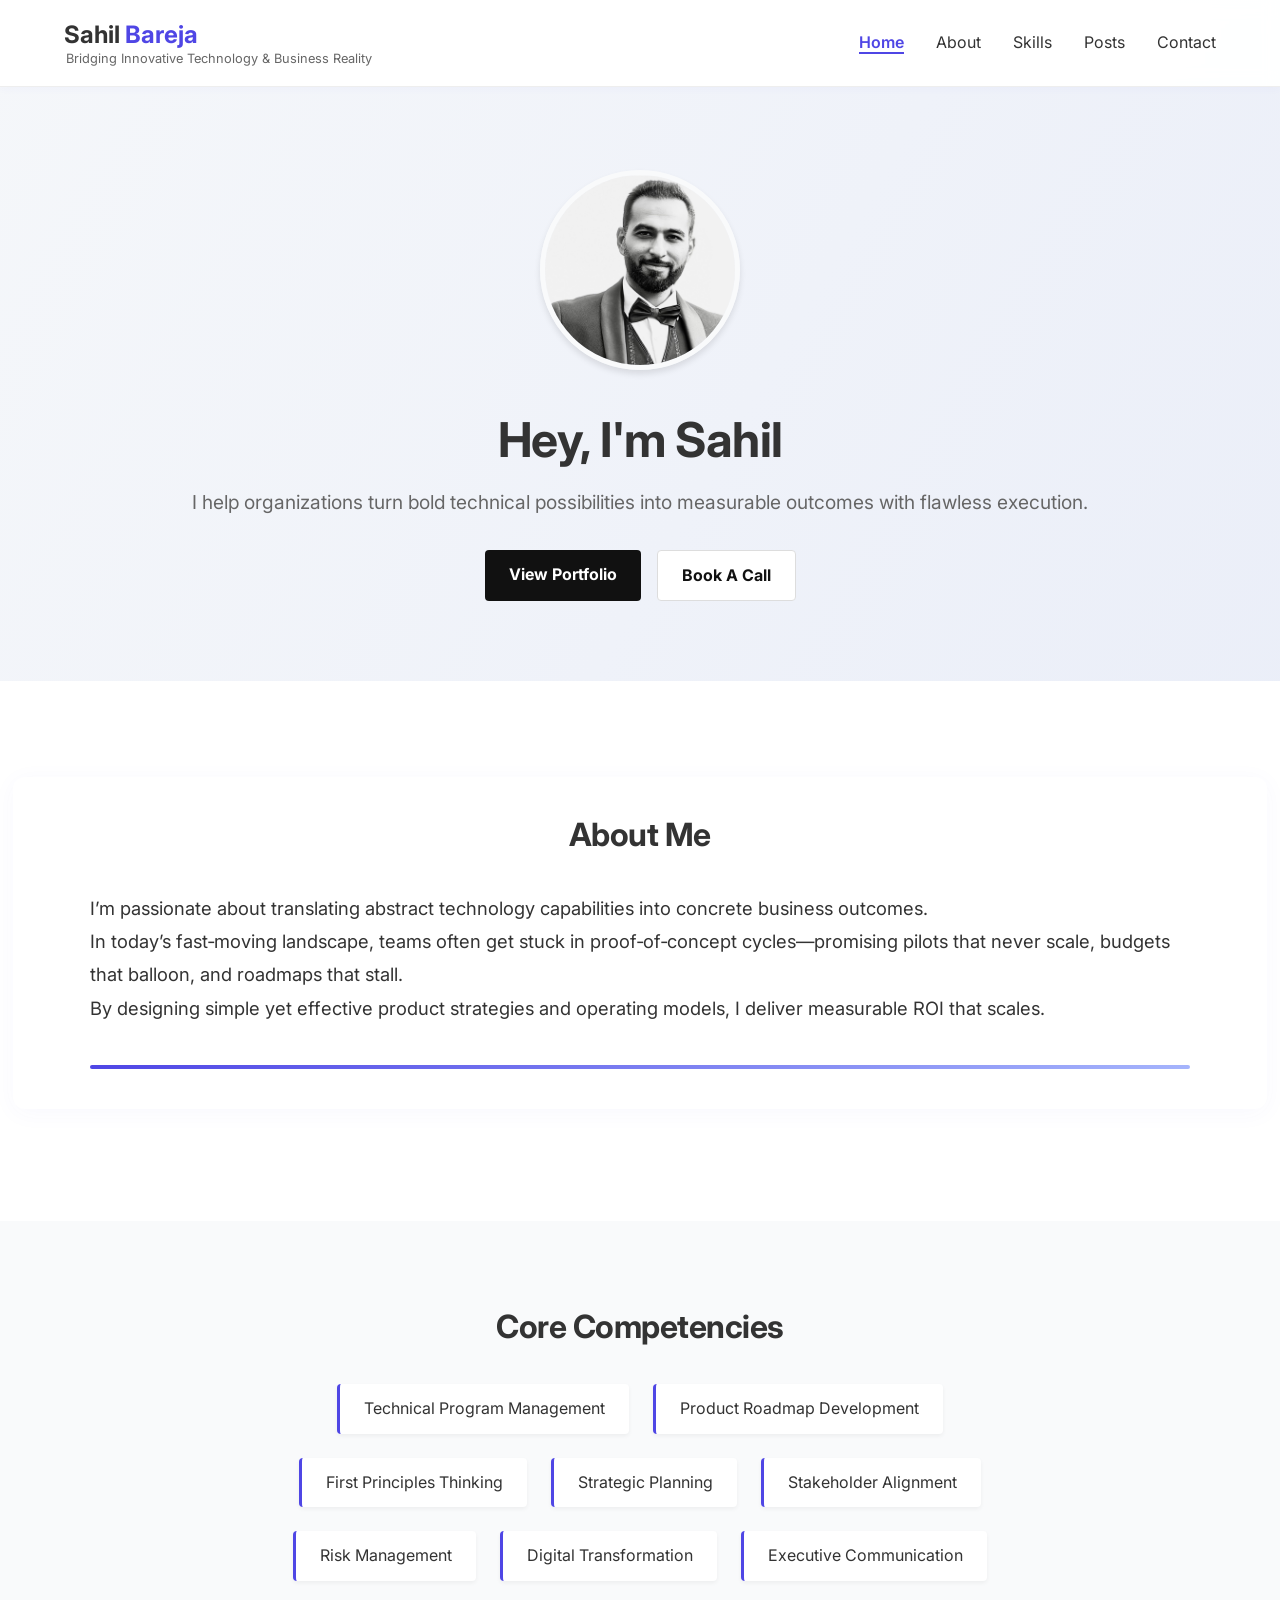
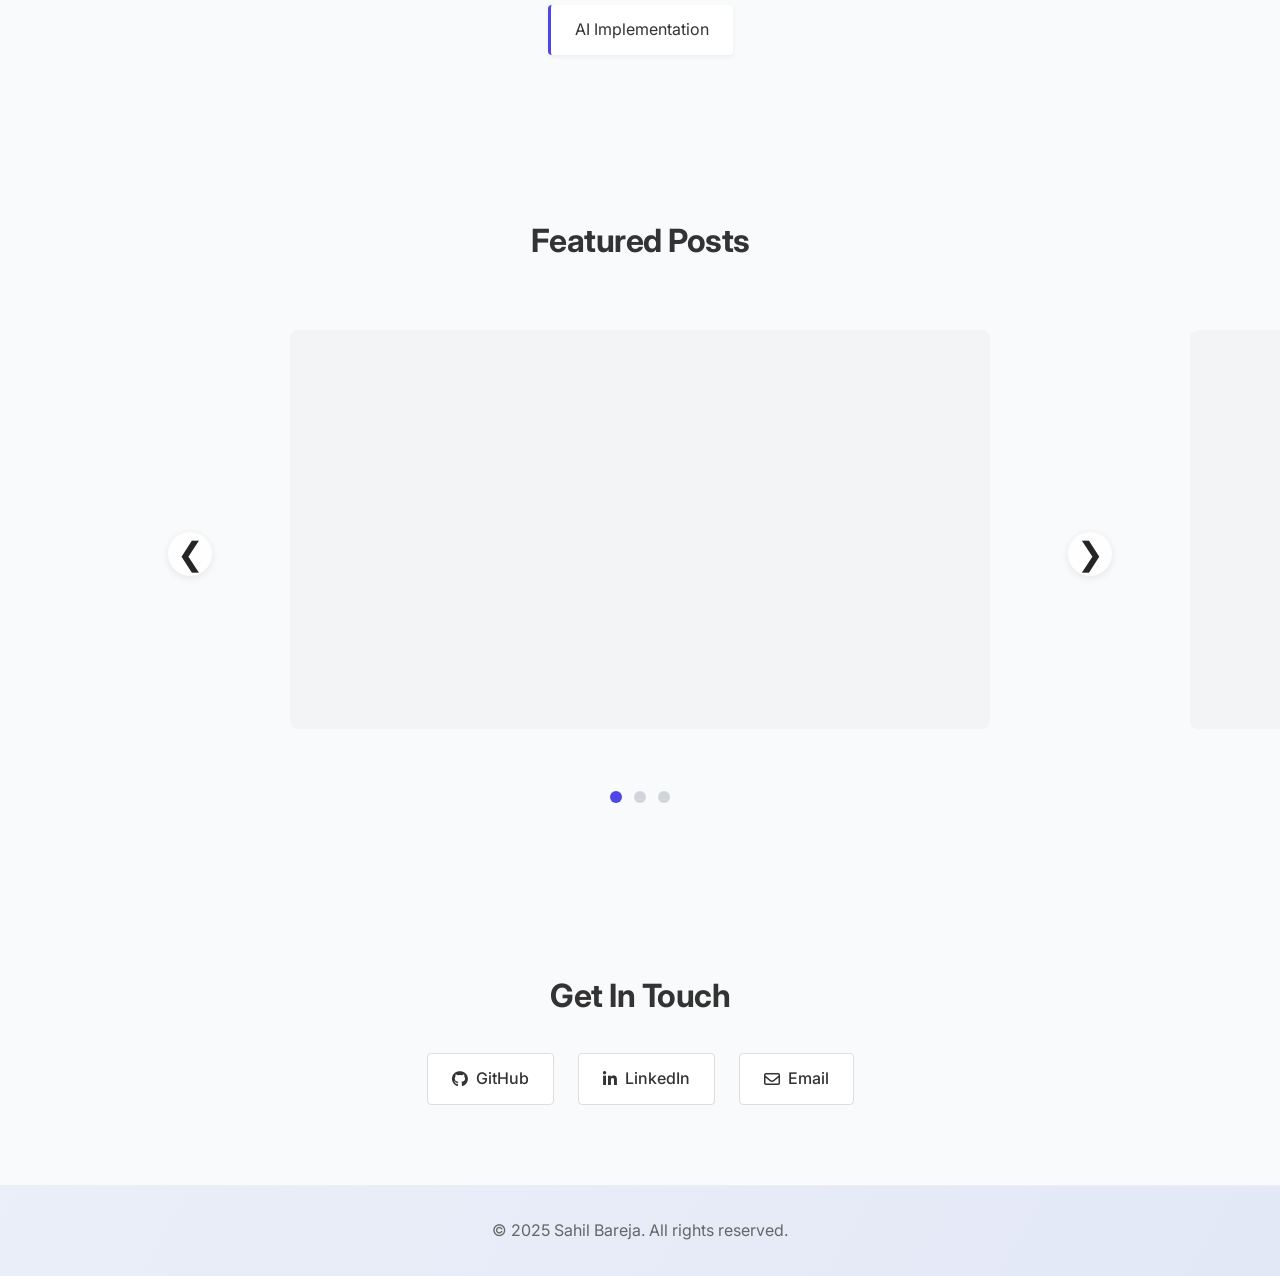
==== index.html @ d5486c11 "Update:Header Styling updates" ====
<!DOCTYPE html>
<html lang="en">
<head>
    <meta charset="UTF-8">
    <meta name="viewport" content="width=device-width, initial-scale=1.0">
    <title> Sahil Bareja </title>
    <link rel="stylesheet" href="style.css">
    <link rel="stylesheet" href="https://cdnjs.cloudflare.com/ajax/libs/font-awesome/6.4.2/css/all.min.css">
    <link href="https://fonts.googleapis.com/css2?family=Inter:wght@400;600;700&display=swap" rel="stylesheet">
</head>
<body>
    <header>
        <div class="logo">
            <a href="#home">Sahil <span>Bareja</span></a>
            <p class="tagline">Bridging Innovative Technology & Business Reality</p>
        </div>
        <nav>
            <ul>
                <li><a href="#home">Home</a></li>
                <li><a href="#about">About</a></li>
                <li><a href="#skills">Skills</a></li>
                <li><a href="#featured-posts">Posts</a></li>
                <li><a href="#contact">Contact</a></li>
            </ul>
        </nav>
    </header>
    <main>
        <section id="home" class="hero">
            <div class="profile-container">
                <img src="images/profile.jpeg" alt="Your Profile Picture" class="profile-img">
            </div>
            <div class="hero-content">
                <h1>Hey, I'm Sahil</h1>
                <p class="subtitle">I help organizations turn bold technical possibilities into measurable outcomes with flawless execution.</p>
                <div class="hero-buttons">
                    <a href="#featured-posts" class="btn btn-dark">View Portfolio</a>
                    <a href="#contact" class="btn btn-light">Book A Call</a>
                </div>
            </div>
        </section>

        <!-- Divider between Hero and About -->
        <!-- <div class="section-divider"></div> -->

        <section id="about" class="about-sticky">
          <div class="about-sticky-container">
            <div class="about-sticky-content">
              <h2>About Me</h2>
              <p class="about-text">
                I’m passionate about translating abstract technology capabilities into concrete business outcomes.<br>
                In today’s fast‑moving landscape, teams often get stuck in proof‑of‑concept cycles—promising pilots that never scale, budgets that balloon, and roadmaps that stall.<br>
                By designing simple yet effective product strategies and operating models, I deliver measurable ROI that scales.
              </p>
              <div class="about-underline-wrapper">
                <div class="about-underline"></div>
              </div>
            </div>
          </div>
        </section>

        <section id="skills" class="skills">
            <h2>Core Competencies</h2>
            <div class="skills-grid">
                <div class="skill-item">Technical Program Management</div>
                <div class="skill-item">Product Roadmap Development</div>
                <div class="skill-item">First Principles Thinking</div>
                <div class="skill-item">Strategic Planning</div>
                <div class="skill-item">Stakeholder Alignment</div>
                <div class="skill-item">Risk Management</div>
                <div class="skill-item">Digital Transformation</div>
                <div class="skill-item">Executive Communication</div>
                <div class="skill-item">AI Implementation</div>
            </div>
        </section>

        <section id="featured-posts" class="featured-posts">
            <h2>Featured Posts</h2>
            <div class="carousel-container">
                <div class="carousel-track">
                    <!-- LinkedIn Post 1 -->
                    <div class="carousel-slide">
                        <iframe src="https://www.linkedin.com/embed/feed/update/urn:li:ugcPost:7307815127834058752?collapsed=1" height="399" width="504" frameborder="0" allowfullscreen="" title="Embedded post 1"></iframe>
                    </div>
                    <!-- LinkedIn Post 2 -->
                    <div class="carousel-slide">
                        <iframe src="https://www.linkedin.com/embed/feed/update/urn:li:ugcPost:7315206988731154432?collapsed=1" height="399" width="504" frameborder="0" allowfullscreen="" title="Embedded post 2"></iframe>
                    </div>
                    <!-- LinkedIn Post 3 -->
                    <div class="carousel-slide">
                        <iframe src="https://www.linkedin.com/embed/feed/update/urn:li:ugcPost:7261952879635107840?collapsed=1" height="399" width="504" frameborder="0" allowfullscreen="" title="Embedded post 3"></iframe>
                    </div>
                </div>
                <button class="carousel-btn prev" aria-label="Previous Post">&#10094;</button>
                <button class="carousel-btn next" aria-label="Next Post">&#10095;</button>
                <div class="carousel-dots"></div>
            </div>
        </section>

        <section id="contact" class="contact">
            <h2>Get In Touch</h2>
            <div class="contact-links">
                <a href="https://github.com/aimindset-sahilb07" class="contact-button">
                    <i class="fab fa-github"></i> GitHub
                </a>
                <a href="https://www.linkedin.com/in/sahil-bareja/" class="contact-button">
                    <i class="fab fa-linkedin-in"></i> LinkedIn
                </a>
                <a href="mailto:sahil.n.bareja@gmail.com" class="contact-button">
                    <i class="far fa-envelope"></i> Email
                </a>
            </div>
        </section>
    </main>
    <script>
    // Simple scroll fade-in animation for sections
    function revealSections() {
      const sections = document.querySelectorAll('section');
      const trigger = window.innerHeight * 0.85;
      sections.forEach(section => {
        const top = section.getBoundingClientRect().top;
        if (top < trigger) {
          section.classList.add('visible');
        }
      });
    }

    // Underline scroll animation for About Me
    function animateAboutUnderline() {
      const aboutSection = document.querySelector('.about-sticky');
      const underline = document.querySelector('.about-underline');
      if (!aboutSection || !underline) return;
      const rect = aboutSection.getBoundingClientRect();
      const windowHeight = window.innerHeight;
      if (rect.height > windowHeight && rect.top < windowHeight && rect.bottom > 0) {
        const totalScroll = rect.height - windowHeight;
        const scrolled = Math.min(Math.max(windowHeight - rect.top, 0), rect.height);
        const progress = Math.max(Math.min(scrolled / (totalScroll || 1), 1), 0);
        underline.style.transform = `scaleX(${progress})`;
      } else if (rect.height <= windowHeight && rect.top < windowHeight && rect.bottom > 0) {
        underline.style.transform = 'scaleX(1)';
      } else {
        underline.style.transform = 'scaleX(0)';
      }
    }

    // Modern scrollspy for nav highlight
    document.addEventListener('DOMContentLoaded', function() {
      const navLinks = document.querySelectorAll('nav ul li a[href^="#"]');
      const sections = Array.from(document.querySelectorAll('section'));
      function onScrollSpy() {
        let scrollPos = window.scrollY + 110; // offset for fixed header
        let currentSectionId = '';
        for (const section of sections) {
          if (section.offsetTop <= scrollPos && (section.offsetTop + section.offsetHeight) > scrollPos) {
            currentSectionId = section.id;
            break;
          }
        }
        // Special case: top of page = Home
        if (window.scrollY < 100) {
          currentSectionId = 'home';
        }
        // Special case: bottom of page = Contact
        if ((window.innerHeight + window.scrollY) >= document.body.offsetHeight - 2) {
          currentSectionId = 'contact';
        }
        navLinks.forEach(link => {
          if (link.getAttribute('href') === '#' + currentSectionId) {
            link.classList.add('active');
          } else {
            link.classList.remove('active');
          }
        });
      }
      window.addEventListener('scroll', onScrollSpy);
      window.addEventListener('load', onScrollSpy);
      onScrollSpy();
    });

    // Carousel functionality
    document.addEventListener('DOMContentLoaded', function() {
      const track = document.querySelector('.carousel-track');
      const slides = Array.from(document.querySelectorAll('.carousel-slide'));
      const prevBtn = document.querySelector('.carousel-btn.prev');
      const nextBtn = document.querySelector('.carousel-btn.next');
      const dotsContainer = document.querySelector('.carousel-dots');
      let currentIndex = 0;
      function updateCarousel() {
        track.style.transform = `translateX(-${currentIndex * 100}%)`;
        Array.from(dotsContainer.children).forEach((dot, idx) => {
          dot.classList.toggle('active', idx === currentIndex);
        });
      }
      // Create dots
      slides.forEach((_, idx) => {
        const dot = document.createElement('span');
        dot.className = 'carousel-dot' + (idx === 0 ? ' active' : '');
        dot.addEventListener('click', () => { currentIndex = idx; updateCarousel(); });
        dotsContainer.appendChild(dot);
      });
      prevBtn.addEventListener('click', () => {
        currentIndex = (currentIndex - 1 + slides.length) % slides.length;
        updateCarousel();
      });
      nextBtn.addEventListener('click', () => {
        currentIndex = (currentIndex + 1) % slides.length;
        updateCarousel();
      });
      updateCarousel();
    });

    window.addEventListener('scroll', function() {
      revealSections();
      animateAboutUnderline();
    });
    window.addEventListener('load', function() {
      revealSections();
      animateAboutUnderline();
    });
    </script>
    <footer>
        <p>&copy; 2025 Sahil Bareja. All rights reserved.</p>
    </footer>
</body>
</html>
---- style.css ----
@import url('https://fonts.googleapis.com/css2?family=Inter:wght@400;600;700&display=swap');

.logo a {
    font-size: 1.5rem;
    font-weight: bold;
    text-decoration: none;
}/* Base Styles */
* {
    margin: 0;
    padding: 0;
    box-sizing: border-box;
}

body {
    font-family: 'Inter', Arial, sans-serif;
    line-height: 1.6;
    color: #333;
    background: linear-gradient(120deg, #f5f7fa 0%, #e3e8f7 100%);
    min-height: 100vh;
}

a {
    text-decoration: none;
    color: inherit;
}

ul {
    list-style: none;
}

img {
    max-width: 100%;
}

h1, h2, h3, h4, h5 {
    font-family: 'Inter', Arial, sans-serif;
    font-weight: 700;
    letter-spacing: -0.5px;
}

h2 {
    font-size: 2rem;
    margin-bottom: 2rem;
    text-align: center;
}

/* Header */
header {
    display: flex;
    justify-content: space-between;
    align-items: center;
    padding: 1rem 5%;
    border-bottom: 1px solid #eee;
    position: fixed;
    top: 0;
    left: 0;
    width: 100vw;
    background: rgba(255, 255, 255, 0.95);
    backdrop-filter: blur(8px);
    z-index: 1000;
    transition: background 0.4s cubic-bezier(0.4,0,0.2,1), box-shadow 0.4s cubic-bezier(0.4,0,0.2,1);
    box-shadow: 0 2px 8px rgba(79, 70, 229, 0.03);
}

.logo {
    font-size: 1.5rem;
    font-weight: bold;
    display: flex;
    flex-direction: column;
    align-items: flex-start;
}

.logo .tagline {
    font-size: 0.8rem;
    font-weight: normal;
    color: #666;
    margin-top: -5px;
    margin-left: 2px;
}

.logo span {
    color: #4f46e5;
}

nav ul {
    display: flex;
}

nav ul li {
    margin-left: 2rem;
}

nav ul li a {
    transition: color 0.3s;
}

nav ul li a:hover {
    color: #6d28d9;
}

nav ul li a.active {
    color: #4f46e5;
    font-weight: 600;
    border-bottom: 2.5px solid #4f46e5;
    border-radius: 0;
    background: none;
    transition: all 0.2s;
}

/* Add spacing for fixed header */
main, .main-content {
    margin-top: 90px;
}

/* Hero Section */
.hero {
    display: flex;
    flex-direction: column;
    align-items: center;
    justify-content: center;
    padding: 5rem 1rem;
    text-align: center;
}

.profile-container {
    width: 200px;
    height: 200px;
    border-radius: 50%;
    overflow: hidden;
    margin-bottom: 2rem;
    border: 5px solid #f9fafb;
    box-shadow: 0 4px 6px rgba(0, 0, 0, 0.1);
}

.profile-img {
    width: 100%;
    height: 100%;
    object-fit: cover;
}

.hero h1 {
    font-size: 3rem;
    margin-bottom: 0.5rem;
}

.subtitle {
    font-size: 1.2rem;
    color: #666;
    margin-bottom: 2rem;
}

.hero-buttons {
    display: flex;
    gap: 1rem;
    justify-content: center;
}

.btn, .btn-dark, .btn-light {
    display: inline-block;
    padding: 0.75rem 1.5rem;
    border-radius: 4px;
    font-weight: bold;
    transition: background 0.3s cubic-bezier(0.4,0,0.2,1), color 0.3s, box-shadow 0.3s, transform 0.3s cubic-bezier(0.22, 1, 0.36, 1);
}

.btn-dark {
    background-color: #111;
    color: white;
}

.btn-light {
    background-color: white;
    color: #111;
    border: 1px solid #ddd;
}

.btn:hover, .btn-dark:hover, .btn-light:hover {
    transform: translateY(-2px) scale(1.04);
    box-shadow: 0 4px 16px rgba(79, 70, 229, 0.10);
}

.section-divider {
    width: 30%;
    min-width: 120px;
    max-width: 300px;
    height: 6px;
    background: linear-gradient(to right, #e0e7ff 0%, #4f46e5 50%, #e0e7ff 100%);
    border-radius: 3px;
    margin: 2.5rem auto 2.5rem auto;
    opacity: 0.6;
}

.about-sticky {
    position: relative;
    background: #fff;
    z-index: 2;
    padding: 6rem 0 6rem 0;
    display: flex;
    flex-direction: column;
    align-items: stretch;
    min-height: 60vh;
}

.about-sticky-container {
    width: 100%;
    max-width: none;
    margin: 0;
    position: relative;
}

.about-sticky-content {
    position: sticky;
    top: 100px;
    background: #fff;
    padding: 2rem 2vw 2.5rem 2vw;
    border-radius: 12px;
    box-shadow: 0 4px 24px rgba(79,70,229,0.04);
    z-index: 3;
    width: 100%;
    max-width: 98vw;
    margin: 0 auto;
}

.about-text {
    text-align: left;
    font-size: 1.15rem;
    line-height: 1.8;
    margin-bottom: 2.5rem;
    position: relative;
    max-width: 1100px;
    margin-left: auto;
    margin-right: auto;
}

.about-underline-wrapper {
    width: 100%;
    max-width: 1100px;
    margin-left: auto;
    margin-right: auto;
    height: 4px;
    background: transparent;
    overflow: hidden;
    margin-top: 0.5rem;
}

.about-underline {
    width: 100%;
    height: 4px;
    background: linear-gradient(90deg, #4f46e5, #a5b4fc);
    border-radius: 2px;
    transform: scaleX(0);
    transform-origin: left;
    transition: transform 0.25s cubic-bezier(0.4,0,0.2,1);
}

/* About Section */
.about {
    padding: 5rem 1rem;
    max-width: 800px;
    margin: 0 auto;
}

/* Skills Section */
.skills {
    padding: 5rem 1rem;
    background-color: #f9fafb;
}

.skills-grid {
    display: flex;
    flex-wrap: wrap;
    justify-content: center;
    gap: 1.5rem;
    max-width: 800px;
    margin: 0 auto;
}

.skill-item {
    background-color: white;
    padding: 0.75rem 1.5rem;
    border-radius: 4px;
    box-shadow: 0 2px 4px rgba(0, 0, 0, 0.05);
    transition: all 0.3s ease;
    border-left: 3px solid #4f46e5;
}

.skill-item:hover {
    transform: translateY(-2px);
    box-shadow: 0 4px 8px rgba(0, 0, 0, 0.1);
    background-color: #f9f9ff;
}

/* Projects Section */
.projects {
    padding: 5rem 1rem;
}

.projects-grid {
    display: grid;
    grid-template-columns: repeat(auto-fill, minmax(300px, 1fr));
    gap: 2rem;
    max-width: 1200px;
    margin: 0 auto;
}

.project-card {
    background-color: white;
    border-radius: 8px;
    overflow: hidden;
    box-shadow: 0 4px 6px rgba(0, 0, 0, 0.1);
    transition: all 0.3s ease;
    border-top: 4px solid #4f46e5;
}

.project-card:hover {
    transform: translateY(-5px);
    box-shadow: 0 6px 12px rgba(0, 0, 0, 0.15);
}

.project-card img {
    width: 100%;
    height: 200px;
    object-fit: cover;
}

.project-card h3 {
    font-size: 1.25rem;
    margin: 1rem;
}

.project-card p {
    color: #666;
    margin: 0 1rem 1.5rem;
}

.project-card .btn {
    margin: 0 1rem 1.5rem;
    display: inline-block;
}

/* Featured Posts Section */
.featured-posts {
    padding: 5rem 1rem;
    background-color: #f9fafb;
}

.carousel-container {
    max-width: 900px;
    margin: 0 auto;
    position: relative;
    overflow: visible;
}

.carousel-track {
    display: flex;
    transition: transform 0.5s cubic-bezier(0.4,0,0.2,1);
    width: 100%;
}

.carousel-slide {
    min-width: 100%;
    box-sizing: border-box;
    display: flex;
    justify-content: center;
    align-items: center;
    padding: 2rem 0;
}

.carousel-slide iframe {
    width: 100%;
    max-width: 700px;
    min-height: 399px;
    border: none;
    background: #f3f4f6;
    border-radius: 8px;
}

.carousel-btn {
    position: absolute;
    top: 50%;
    transform: translateY(-50%);
    background: #fff;
    border: none;
    border-radius: 50%;
    box-shadow: 0 2px 8px rgba(0,0,0,0.10);
    font-size: 2rem;
    cursor: pointer;
    z-index: 10;
    width: 44px;
    height: 44px;
    display: flex;
    align-items: center;
    justify-content: center;
    opacity: 0.85;
    transition: background 0.2s;
}

.carousel-btn:hover {
    background: #f3f4f6;
}

.carousel-btn.prev {
    left: -22px;
}

.carousel-btn.next {
    right: -22px;
}

.carousel-dots {
    text-align: center;
    margin-top: 1.5rem;
}

.carousel-dot {
    display: inline-block;
    width: 12px;
    height: 12px;
    margin: 0 6px;
    background: #d1d5db;
    border-radius: 50%;
    cursor: pointer;
    transition: background 0.3s;
}

.carousel-dot.active {
    background: #4f46e5;
}

@media (max-width: 900px) {
    .carousel-container {
        max-width: 98vw;
    }
    .carousel-slide iframe {
        max-width: 98vw;
        min-height: 340px;
        height: 340px;
    }
    .carousel-btn.prev {
        left: 0;
    }
    .carousel-btn.next {
        right: 0;
    }
}

/* Contact Section */
.contact {
    padding: 5rem 1rem;
    background-color: #f9fafb;
}

.contact-links {
    display: flex;
    justify-content: center;
    gap: 1.5rem;
    flex-wrap: wrap;
}

.contact-button {
    display: flex;
    align-items: center;
    justify-content: center;
    gap: 0.5rem;
    padding: 0.75rem 1.5rem;
    background-color: white;
    border: 1px solid #ddd;
    border-radius: 4px;
    font-weight: 500;
    transition: all 0.3s ease;
}

.contact-button:hover {
    transform: translateY(-2px);
    box-shadow: 0 4px 8px rgba(0, 0, 0, 0.1);
}

/* Fade-in animation styles for sections */
section {
    opacity: 0;
    transform: translateY(40px) scale(0.98);
    transition: opacity 0.8s cubic-bezier(0.4,0,0.2,1), transform 0.8s cubic-bezier(0.22, 1, 0.36, 1);
    will-change: opacity, transform;
}
section.visible {
    opacity: 1;
    transform: translateY(0) scale(1);
}

/* Footer */
footer {
    text-align: center;
    padding: 2rem;
    border-top: 1px solid #eee;
    color: #666;
}

/* Responsive Design */
@media (max-width: 768px) {
    header {
        flex-direction: column;
        padding: 1rem;
    }
    
    nav ul {
        margin-top: 1rem;
    }
    
    nav ul li {
        margin: 0 0.5rem;
    }
    
    .hero h1 {
        font-size: 2.5rem;
    }
    
    .projects-grid {
        grid-template-columns: 1fr;
    }
}

@media (max-width: 900px) {
    .about-sticky-content {
        padding: 1.2rem 0.5rem;
        top: 60px;
        max-width: 100vw;
    }
    .about-sticky {
        padding: 3rem 0.2rem;
    }
    .about-text, .about-underline-wrapper {
        max-width: 98vw;
    }
    .linkedin-embed iframe {
        min-height: 340px;
        height: 340px;
    }
}
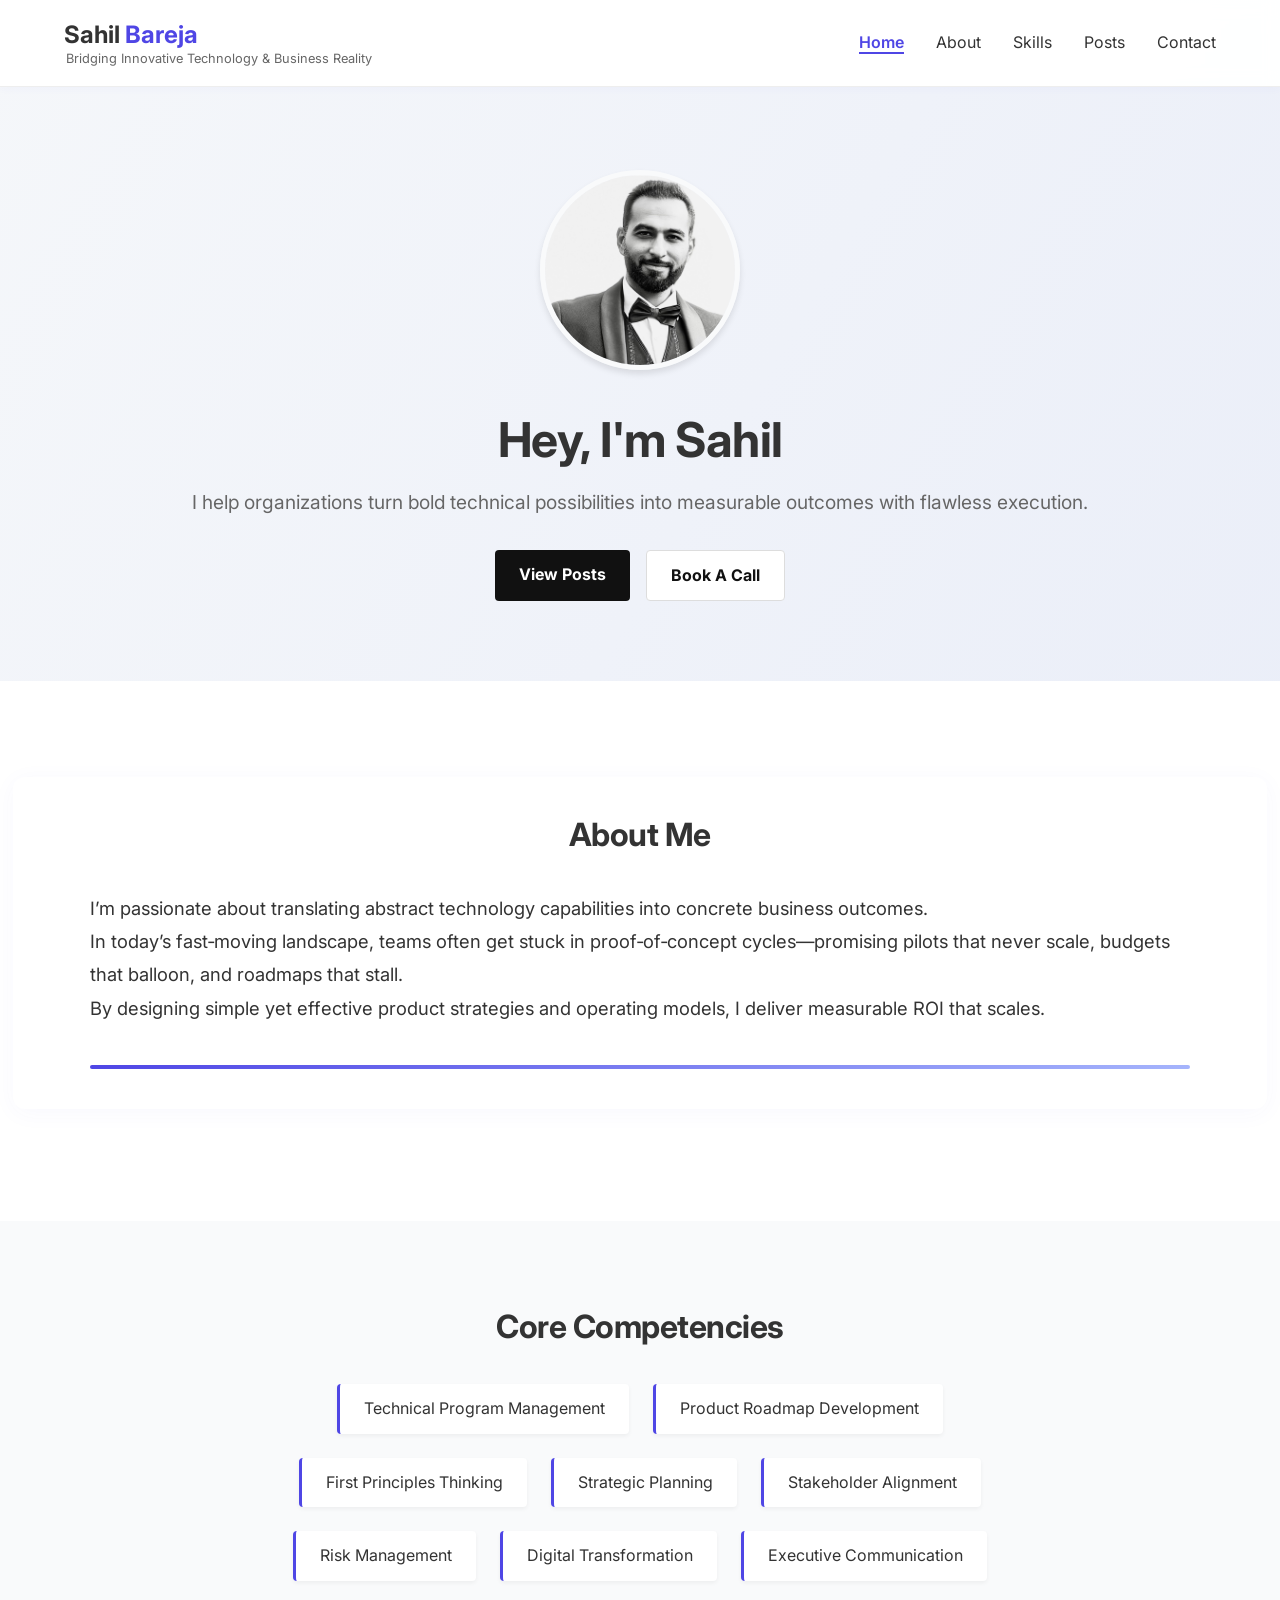
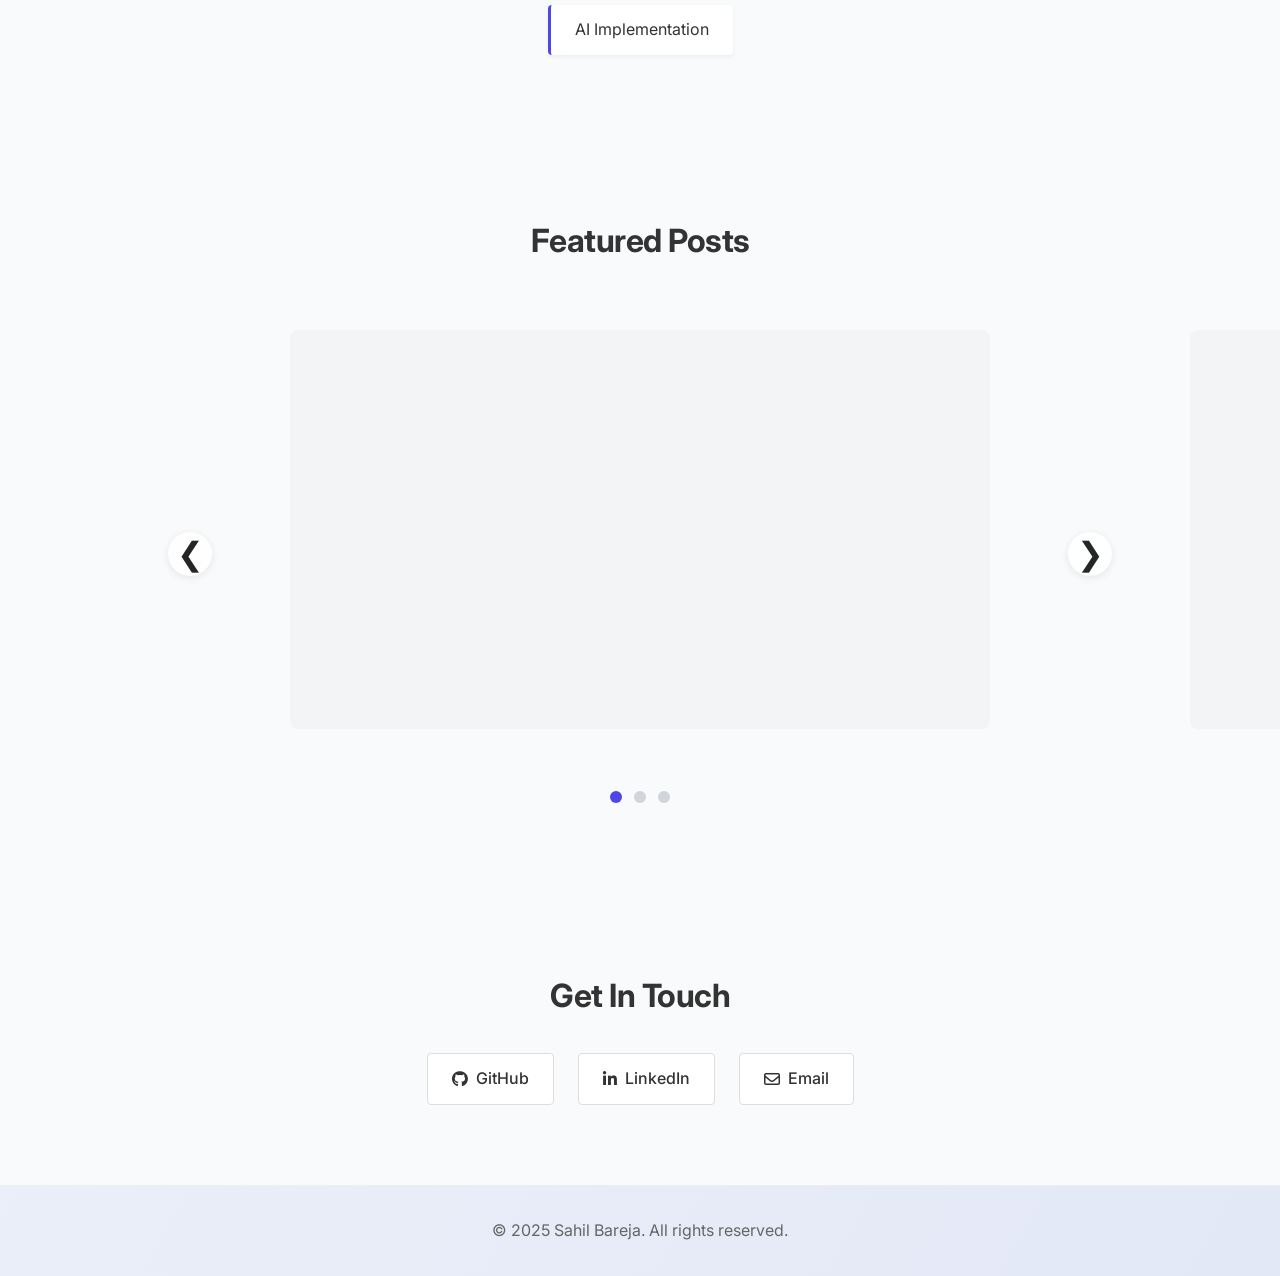
==== commit bbf95e4c: "Update: Label changes" ====
--- a/index.html
+++ b/index.html
@@ -33,7 +33,7 @@
                 <h1>Hey, I'm Sahil</h1>
                 <p class="subtitle">I help organizations turn bold technical possibilities into measurable outcomes with flawless execution.</p>
                 <div class="hero-buttons">
-                    <a href="#featured-posts" class="btn btn-dark">View Portfolio</a>
+                    <a href="#featured-posts" class="btn btn-dark">View Posts</a>
                     <a href="#contact" class="btn btn-light">Book A Call</a>
                 </div>
             </div>
@@ -222,4 +222,4 @@
         <p>&copy; 2025 Sahil Bareja. All rights reserved.</p>
     </footer>
 </body>
-</html>+</html>
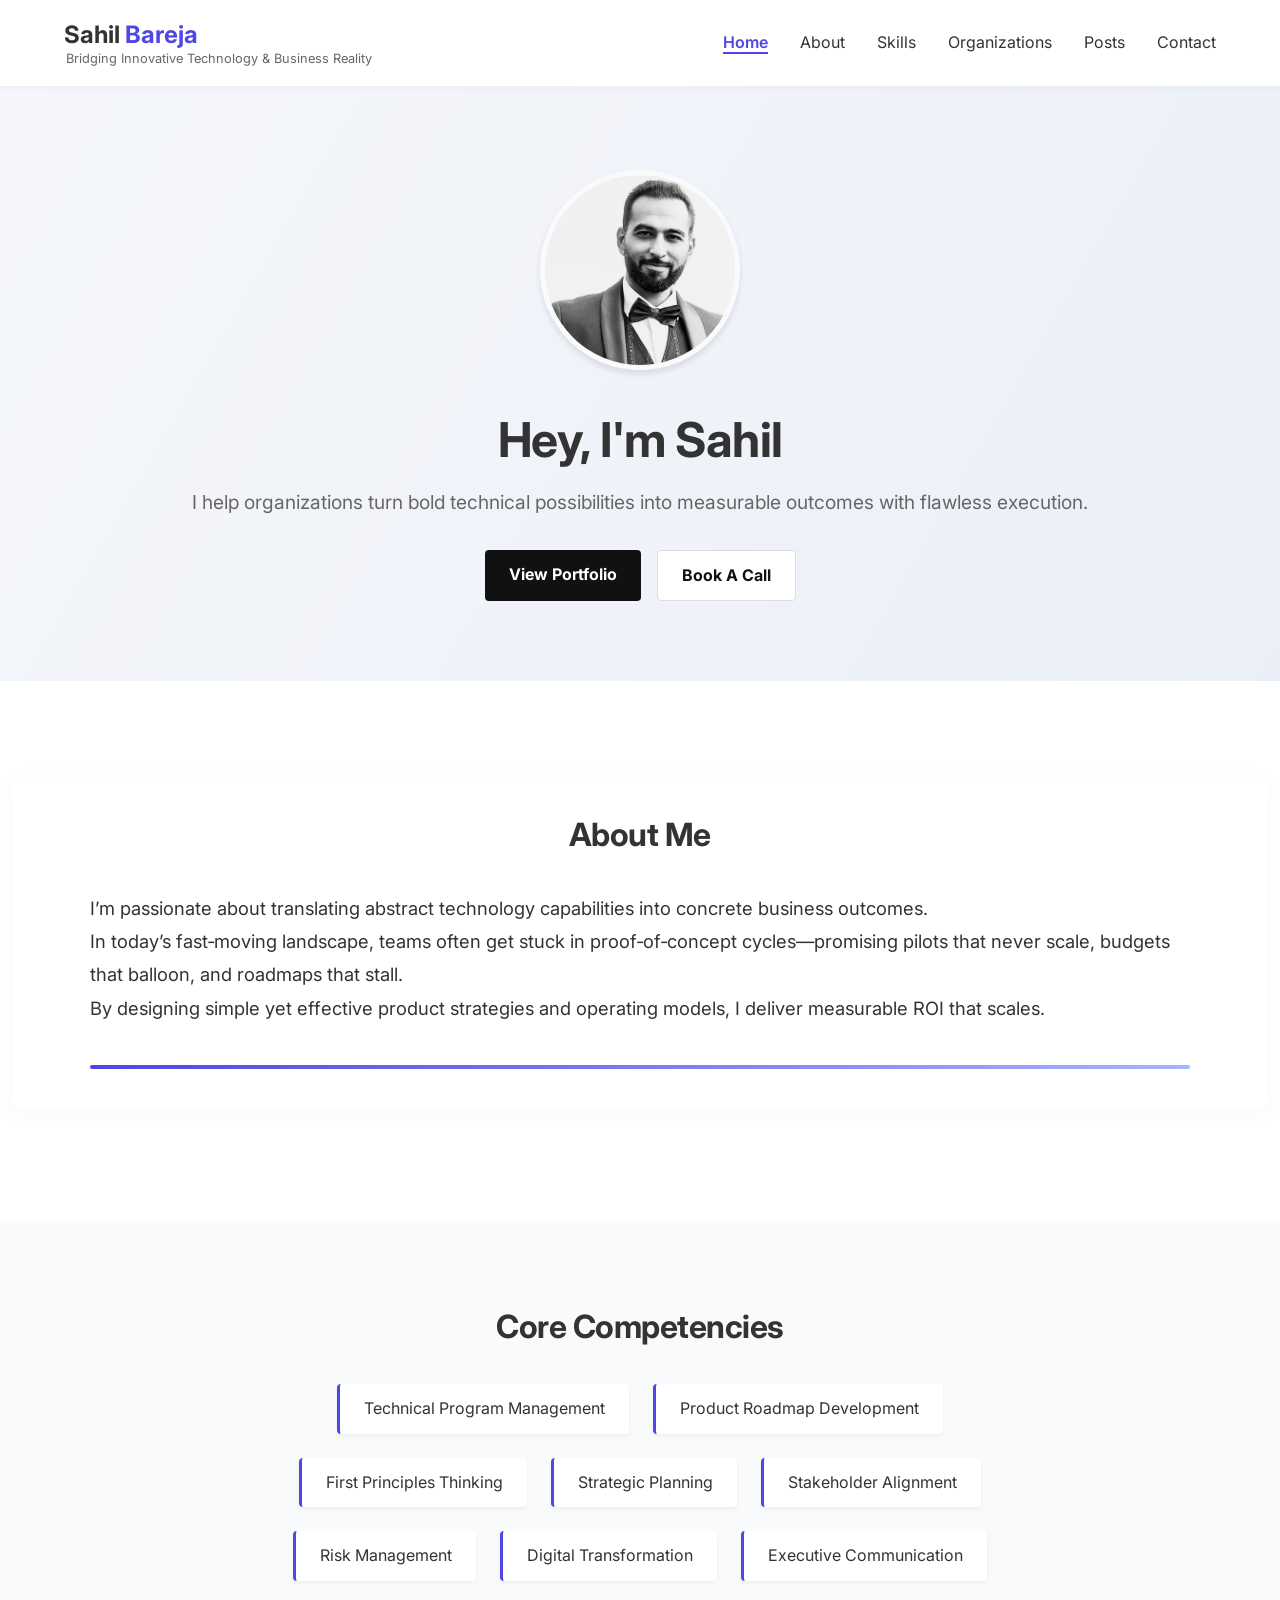
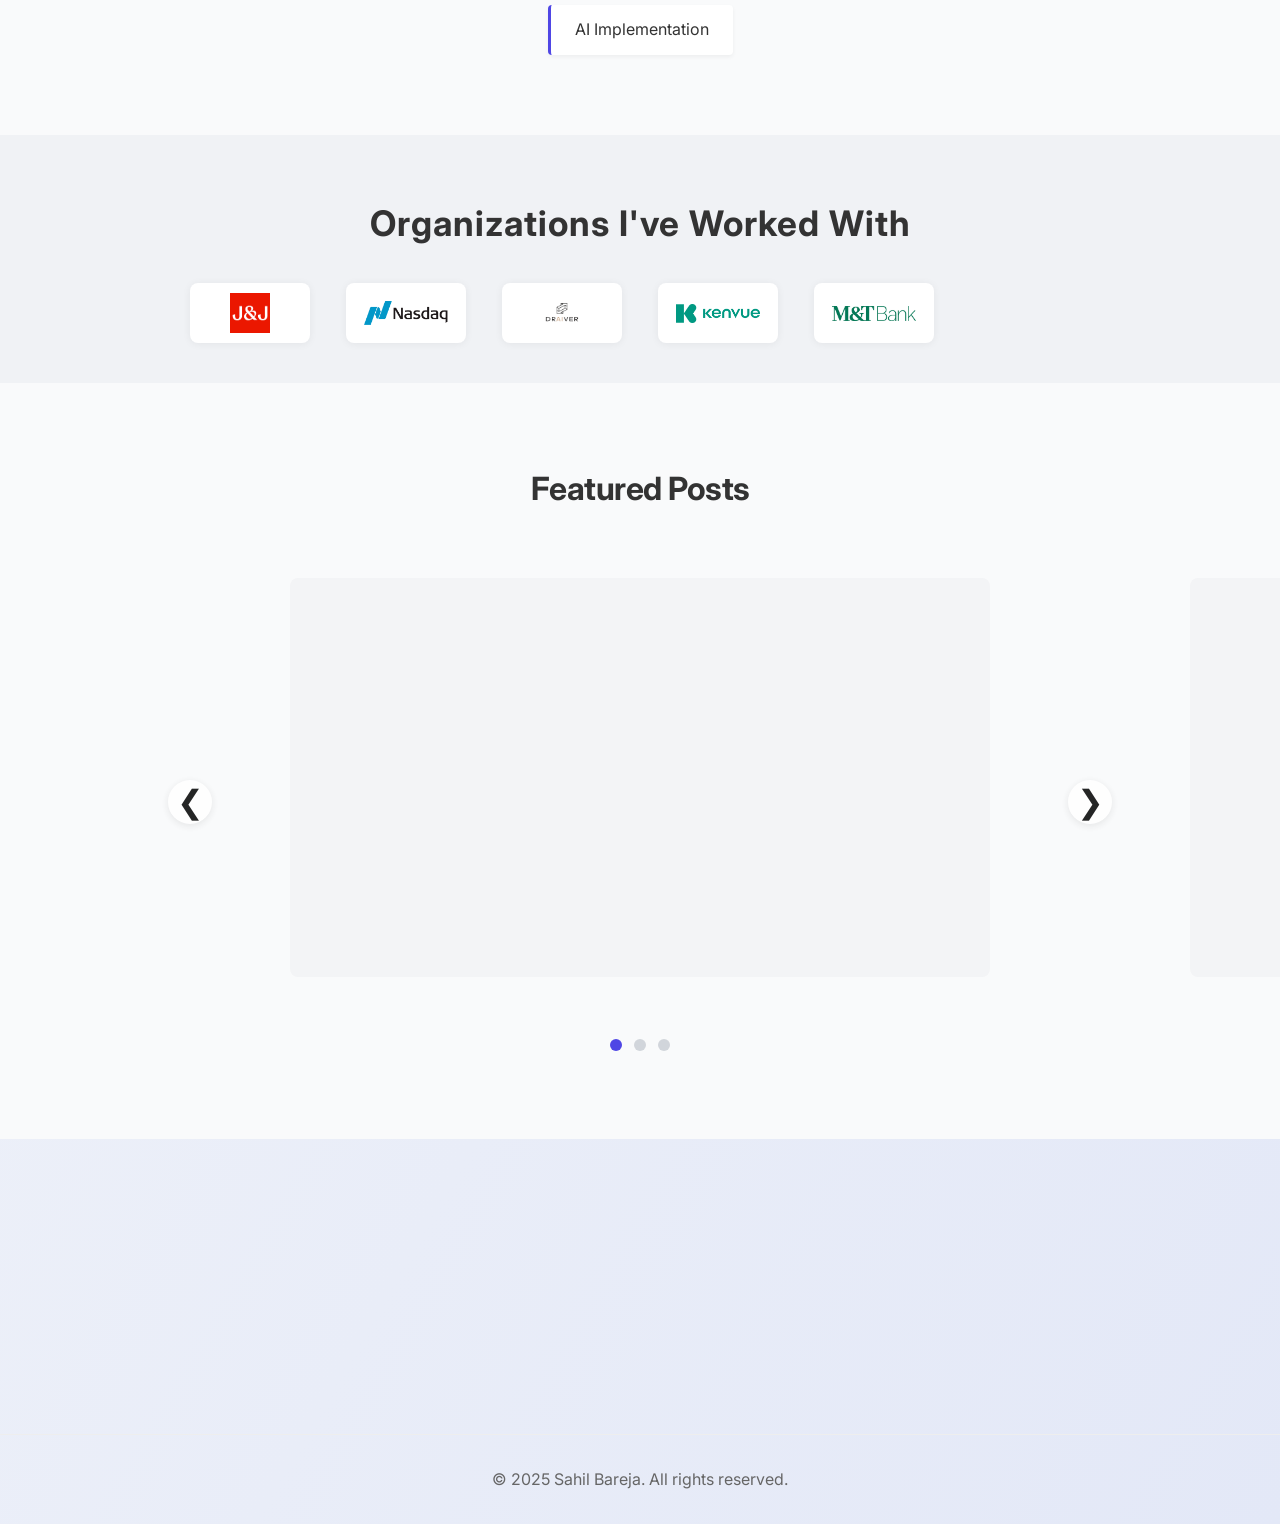
==== commit edc595d1: "Update: Logos section and Calendly option" ====
--- a/index.html
+++ b/index.html
@@ -19,6 +19,7 @@
                 <li><a href="#home">Home</a></li>
                 <li><a href="#about">About</a></li>
                 <li><a href="#skills">Skills</a></li>
+                <li><a href="#organizations">Organizations</a></li>
                 <li><a href="#featured-posts">Posts</a></li>
                 <li><a href="#contact">Contact</a></li>
             </ul>
@@ -33,7 +34,7 @@
                 <h1>Hey, I'm Sahil</h1>
                 <p class="subtitle">I help organizations turn bold technical possibilities into measurable outcomes with flawless execution.</p>
                 <div class="hero-buttons">
-                    <a href="#featured-posts" class="btn btn-dark">View Posts</a>
+                    <a href="#featured-posts" class="btn btn-dark">View Portfolio</a>
                     <a href="#contact" class="btn btn-light">Book A Call</a>
                 </div>
             </div>
@@ -58,7 +59,7 @@
           </div>
         </section>
 
-        <section id="skills" class="skills">
+        <section id="skills" class="skills fade-in-section">
             <h2>Core Competencies</h2>
             <div class="skills-grid">
                 <div class="skill-item">Technical Program Management</div>
@@ -71,6 +72,18 @@
                 <div class="skill-item">Executive Communication</div>
                 <div class="skill-item">AI Implementation</div>
             </div>
+        </section>
+
+        <section id="organizations" class="organizations alt-bg fade-in-section">
+          <h2>Organizations I've Worked With</h2>
+          <div class="org-logos">
+            <img src="images/org1.png" alt="Organization 1" class="org-logo fade-in-logo">
+            <img src="images/org2.png" alt="Organization 2" class="org-logo fade-in-logo">
+            <img src="images/org3.png" alt="Organization 3" class="org-logo fade-in-logo">
+            <img src="images/org4.png" alt="Organization 4" class="org-logo fade-in-logo">
+            <img src="images/org5.png" alt="Organization 5" class="org-logo fade-in-logo">
+            <img src="images/org6.png" alt="Organization 6" class="org-logo fade-in-logo">
+          </div>
         </section>
 
         <section id="featured-posts" class="featured-posts">
@@ -108,11 +121,14 @@
                 <a href="mailto:sahil.n.bareja@gmail.com" class="contact-button">
                     <i class="far fa-envelope"></i> Email
                 </a>
+                <a href="https://calendly.com/sahil-n-bareja/30min" class="contact-button" target="_blank" rel="noopener">
+                    <i class="fa fa-calendar"></i> Schedule a Call
+                </a>
             </div>
         </section>
     </main>
     <script>
-    // Simple scroll fade-in animation for sections
+    // Simple scroll fade-in animation for sections and org logos
     function revealSections() {
       const sections = document.querySelectorAll('section');
       const trigger = window.innerHeight * 0.85;
@@ -120,9 +136,18 @@
         const top = section.getBoundingClientRect().top;
         if (top < trigger) {
           section.classList.add('visible');
+          // If this is the organizations section, fade in logos staggered
+          if (section.classList.contains('organizations')) {
+            const logos = section.querySelectorAll('.org-logo');
+            logos.forEach((logo, idx) => {
+              setTimeout(() => logo.classList.add('visible'), 150 * idx);
+            });
+          }
         }
       });
     }
+    window.addEventListener('scroll', revealSections);
+    window.addEventListener('load', revealSections);
 
     // Underline scroll animation for About Me
     function animateAboutUnderline() {
@@ -210,11 +235,9 @@
     });
 
     window.addEventListener('scroll', function() {
-      revealSections();
       animateAboutUnderline();
     });
     window.addEventListener('load', function() {
-      revealSections();
       animateAboutUnderline();
     });
     </script>
@@ -222,4 +245,4 @@
         <p>&copy; 2025 Sahil Bareja. All rights reserved.</p>
     </footer>
 </body>
-</html>
+</html>
--- a/style.css
+++ b/style.css
@@ -266,6 +266,16 @@
     background-color: #f9fafb;
 }
 
+.skills.fade-in-section {
+  opacity: 0;
+  transform: translateY(40px);
+  transition: opacity 1.1s cubic-bezier(0.4,0,0.2,1), transform 1.1s cubic-bezier(0.4,0,0.2,1);
+}
+.skills.fade-in-section.visible {
+  opacity: 1;
+  transform: translateY(0);
+}
+
 .skills-grid {
     display: flex;
     flex-wrap: wrap;
@@ -342,6 +352,16 @@
 .featured-posts {
     padding: 5rem 1rem;
     background-color: #f9fafb;
+}
+
+.featured-posts.fade-in-section {
+  opacity: 0;
+  transform: translateY(40px);
+  transition: opacity 1.1s cubic-bezier(0.4,0,0.2,1), transform 1.1s cubic-bezier(0.4,0,0.2,1);
+}
+.featured-posts.fade-in-section.visible {
+  opacity: 1;
+  transform: translateY(0);
 }
 
 .carousel-container {
@@ -450,6 +470,16 @@
     background-color: #f9fafb;
 }
 
+.contact.fade-in-section {
+  opacity: 0;
+  transform: translateY(40px);
+  transition: opacity 1.1s cubic-bezier(0.4,0,0.2,1), transform 1.1s cubic-bezier(0.4,0,0.2,1);
+}
+.contact.fade-in-section.visible {
+  opacity: 1;
+  transform: translateY(0);
+}
+
 .contact-links {
     display: flex;
     justify-content: center;
@@ -475,6 +505,69 @@
     box-shadow: 0 4px 8px rgba(0, 0, 0, 0.1);
 }
 
+/* Organizations Section Styles */
+.organizations {
+  padding: 60px 0 40px 0;
+  text-align: center;
+  background: #fafbfc;
+}
+.organizations h2 {
+  font-size: 2.2rem;
+  margin-bottom: 32px;
+  font-weight: 700;
+  letter-spacing: 1px;
+}
+.org-logos {
+  display: flex;
+  justify-content: center;
+  align-items: center;
+  flex-wrap: wrap;
+  gap: 36px;
+}
+.org-logo {
+  width: 120px;
+  height: 60px;
+  object-fit: contain;
+  opacity: 0;
+  transform: translateY(30px);
+  transition: opacity 0.8s cubic-bezier(0.4,0,0.2,1), transform 0.8s cubic-bezier(0.4,0,0.2,1);
+  background: #fff;
+  border-radius: 8px;
+  box-shadow: 0 1px 8px rgba(0,0,0,0.06);
+  padding: 10px 18px;
+}
+.org-logo.visible {
+  opacity: 1;
+  transform: translateY(0);
+}
+
+@media (max-width: 700px) {
+  .org-logo {
+    width: 90px;
+    height: 40px;
+    padding: 6px 8px;
+  }
+  .org-logos {
+    gap: 18px;
+  }
+}
+
+/* Alternating background for sections */
+.alt-bg {
+  background: #f0f2f5;
+}
+
+/* Fade-in section animation */
+.fade-in-section {
+  opacity: 0;
+  transform: translateY(40px);
+  transition: opacity 1.1s cubic-bezier(0.4,0,0.2,1), transform 1.1s cubic-bezier(0.4,0,0.2,1);
+}
+.fade-in-section.visible {
+  opacity: 1;
+  transform: translateY(0);
+}
+
 /* Fade-in animation styles for sections */
 section {
     opacity: 0;
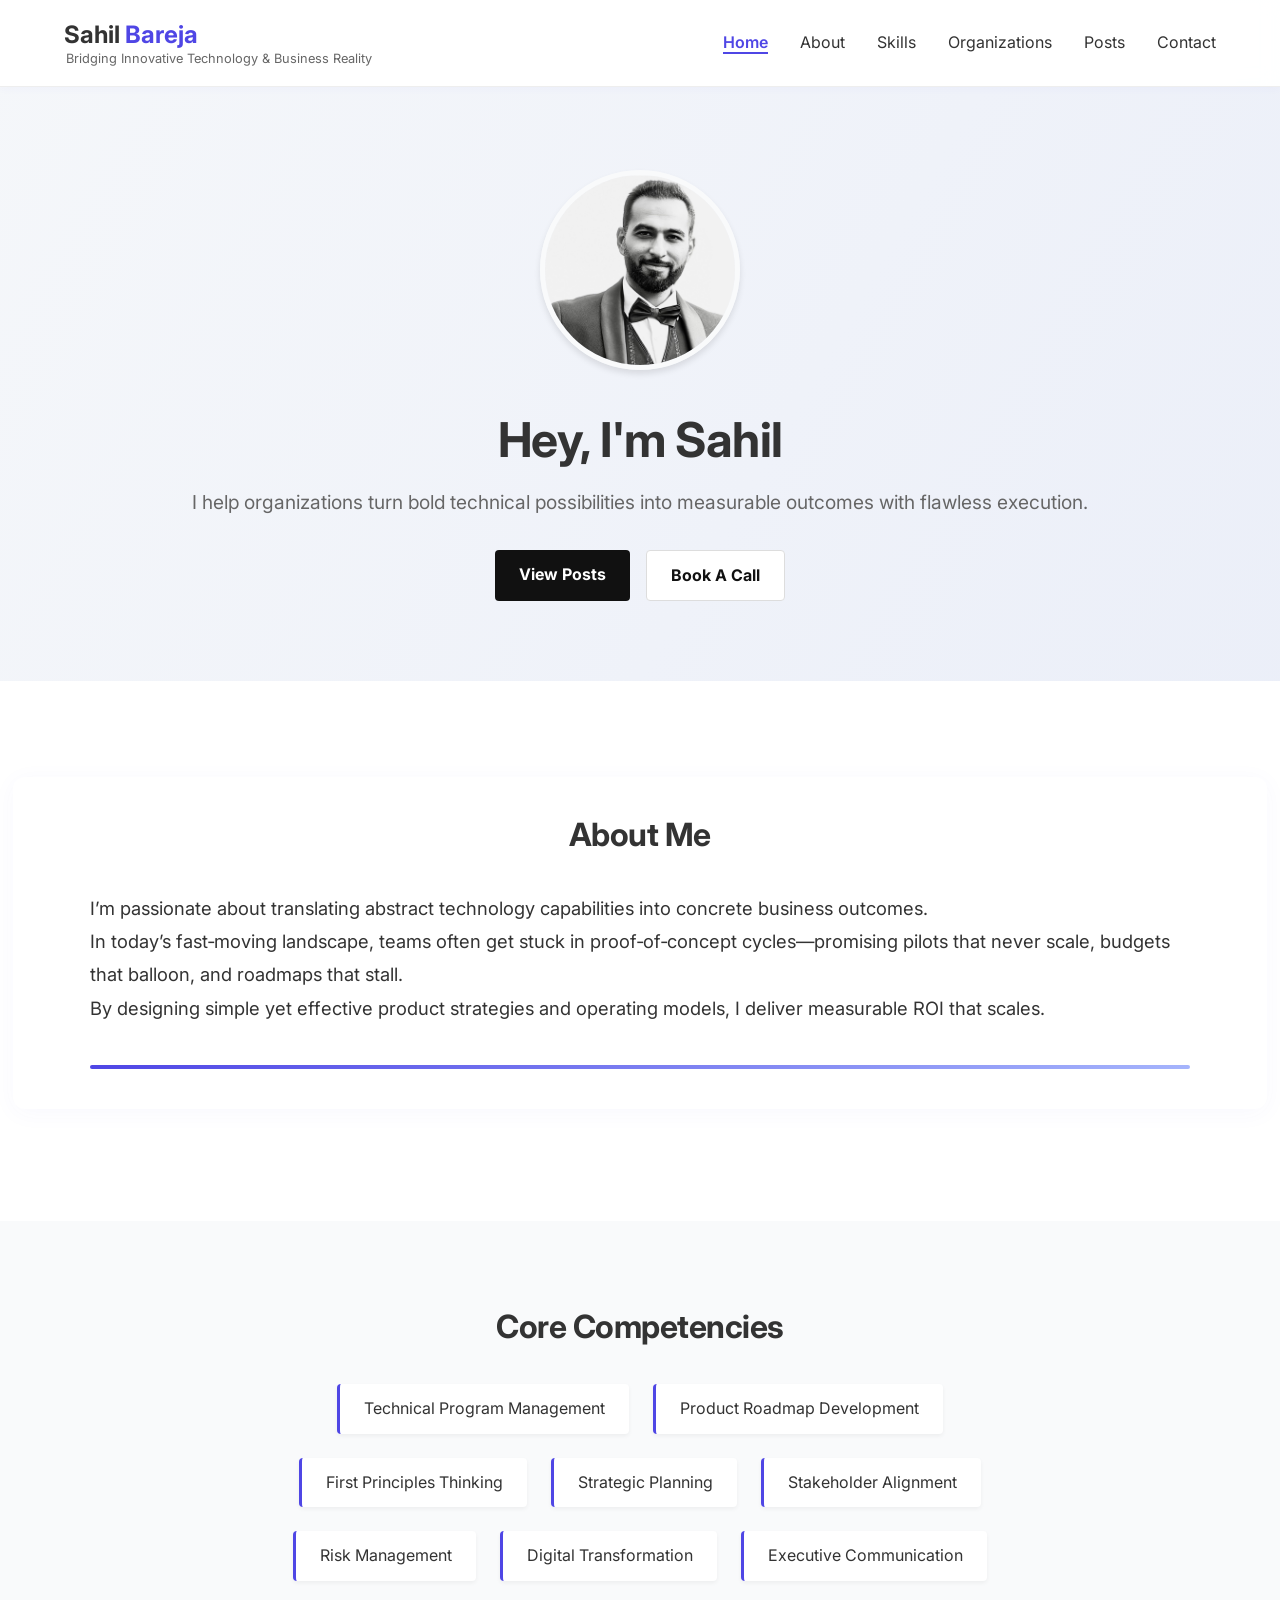
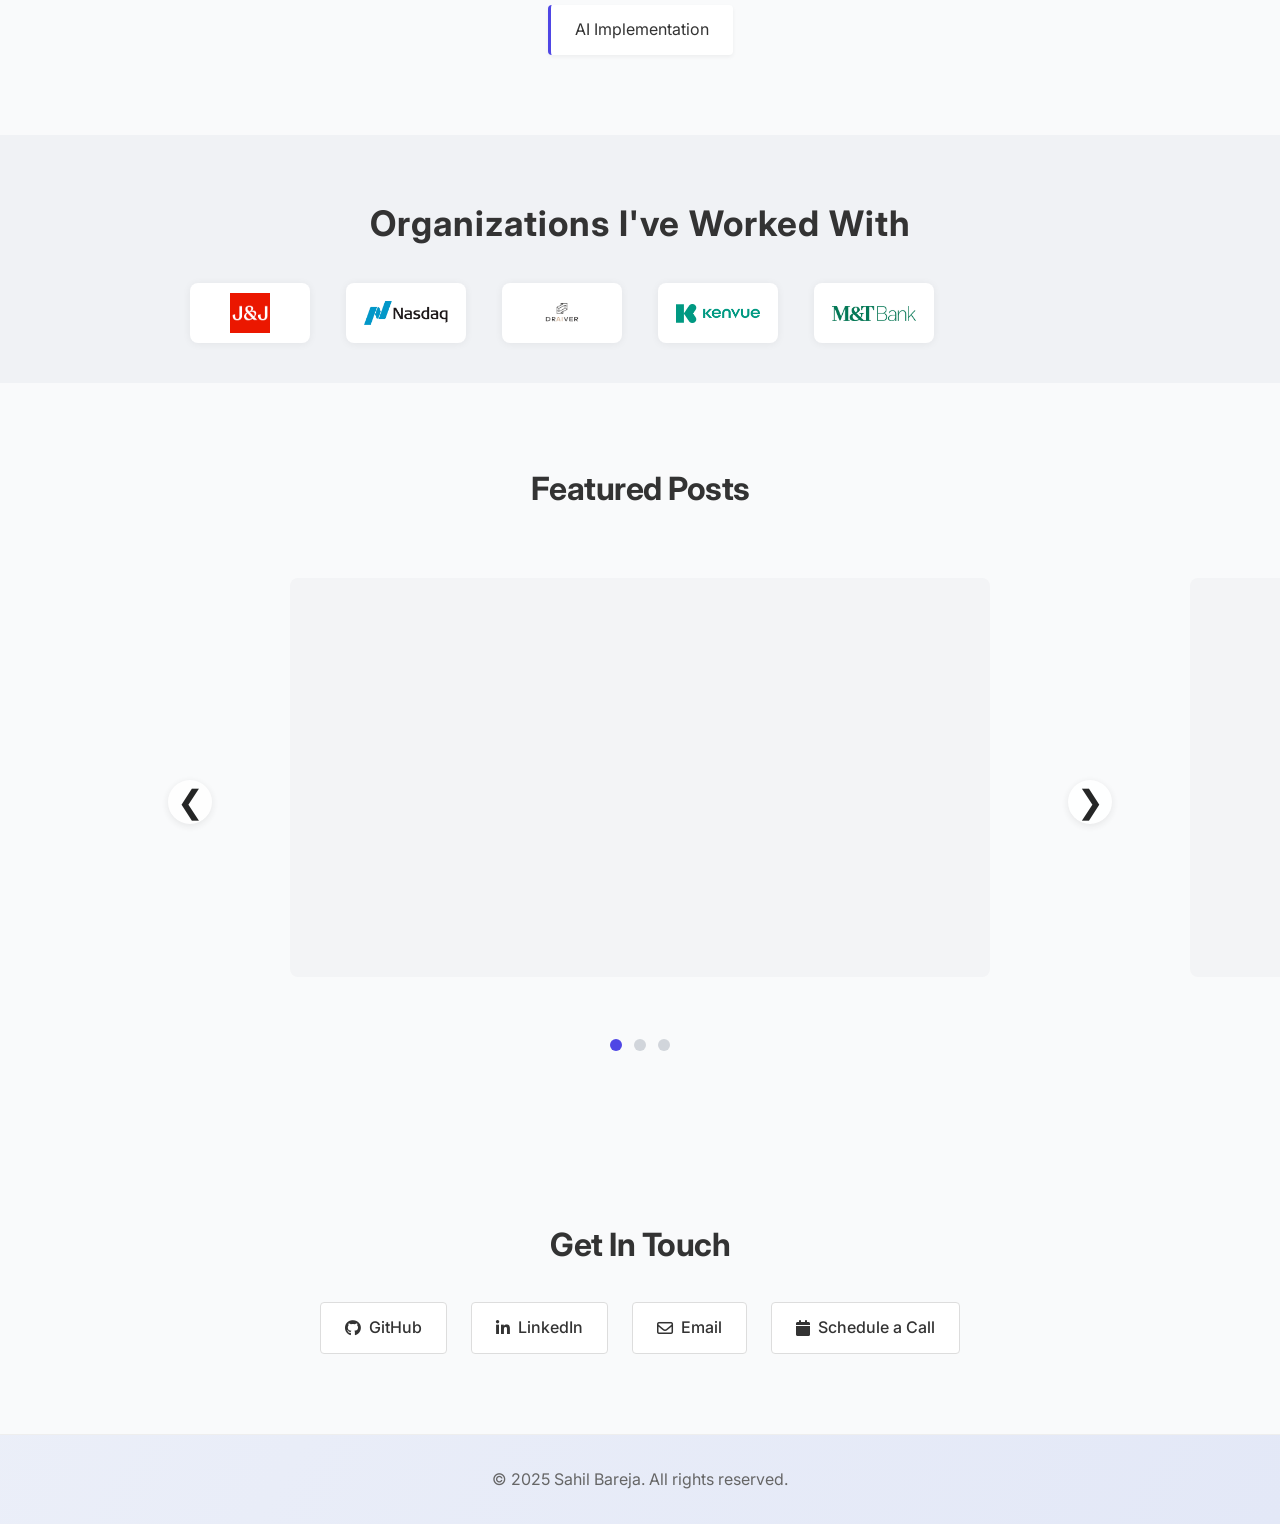
==== commit 1c670c9f: "Merge branch 'my-pages' of https://github.com/aimindset-sahilb07/sahilb.github.io into my-pages" ====
--- a/index.html
+++ b/index.html
@@ -34,7 +34,7 @@
                 <h1>Hey, I'm Sahil</h1>
                 <p class="subtitle">I help organizations turn bold technical possibilities into measurable outcomes with flawless execution.</p>
                 <div class="hero-buttons">
-                    <a href="#featured-posts" class="btn btn-dark">View Portfolio</a>
+                    <a href="#featured-posts" class="btn btn-dark">View Posts</a>
                     <a href="#contact" class="btn btn-light">Book A Call</a>
                 </div>
             </div>
@@ -245,4 +245,4 @@
         <p>&copy; 2025 Sahil Bareja. All rights reserved.</p>
     </footer>
 </body>
-</html>+</html>
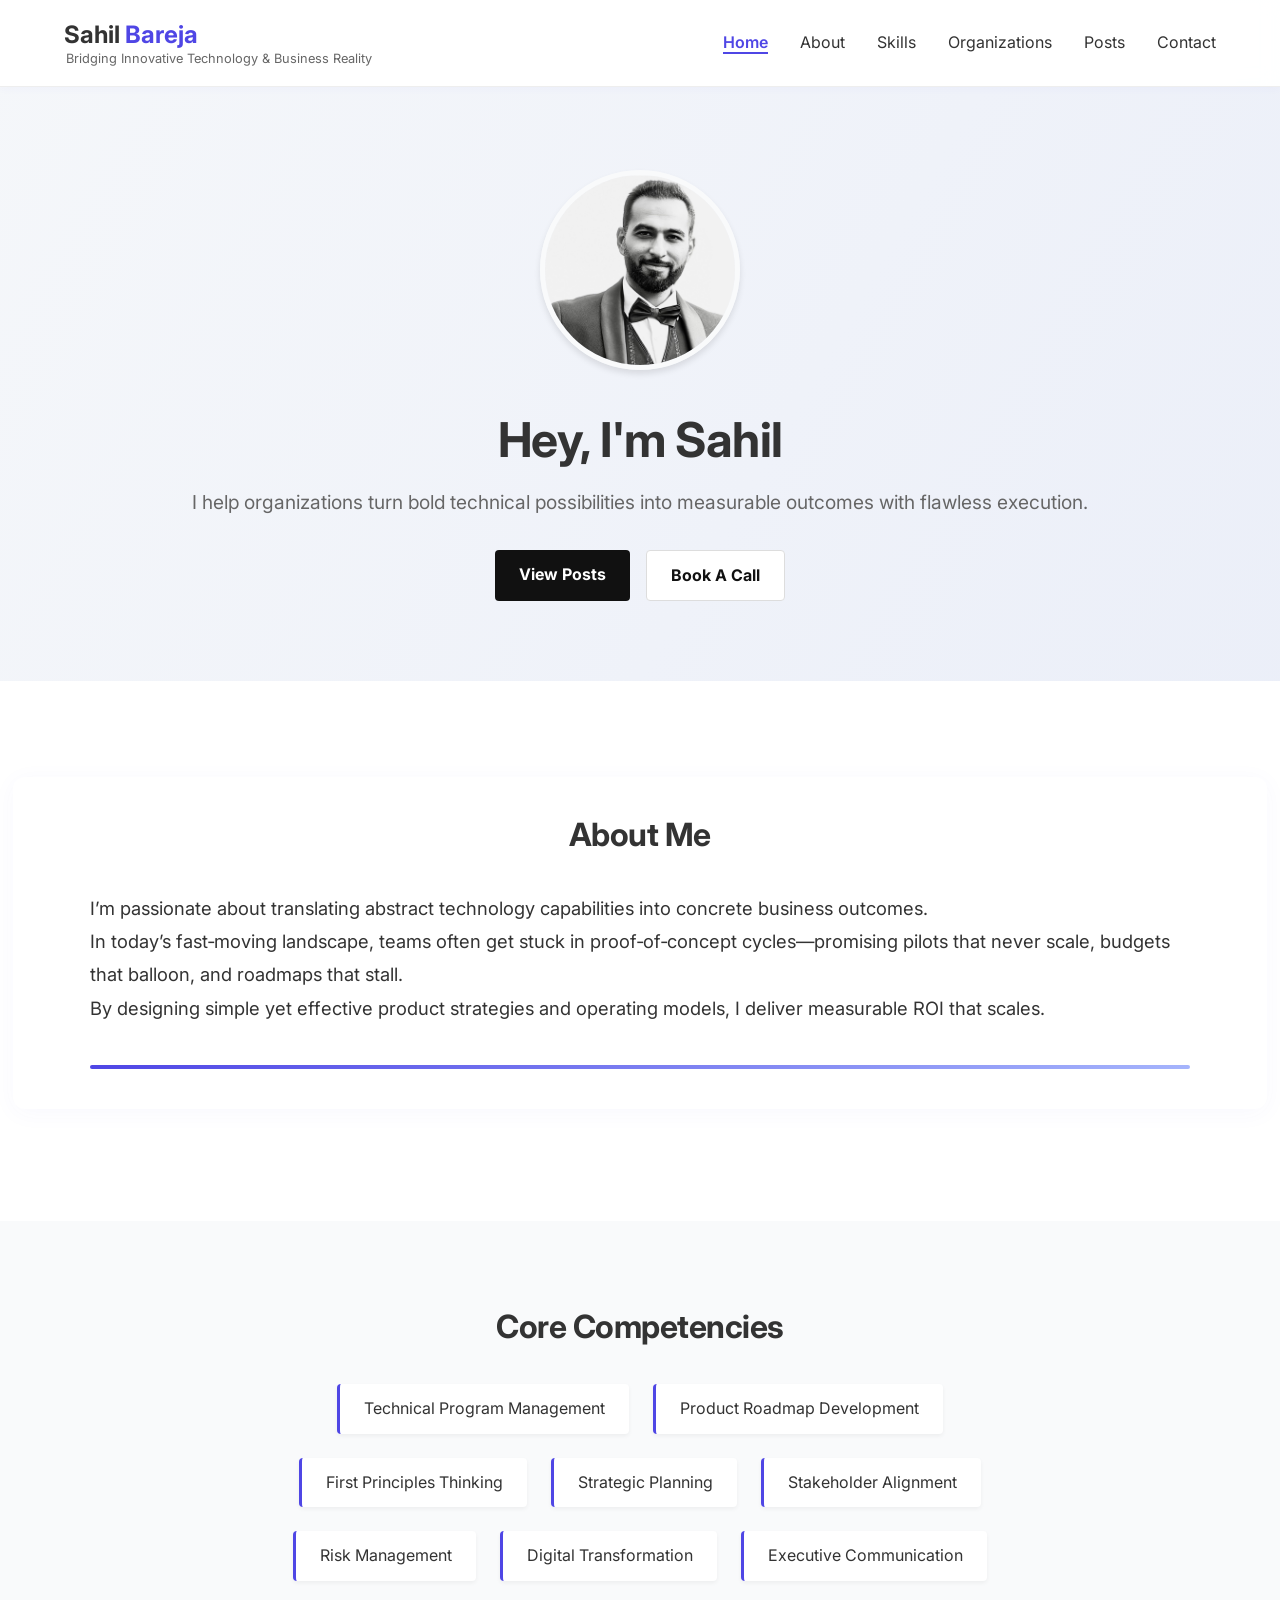
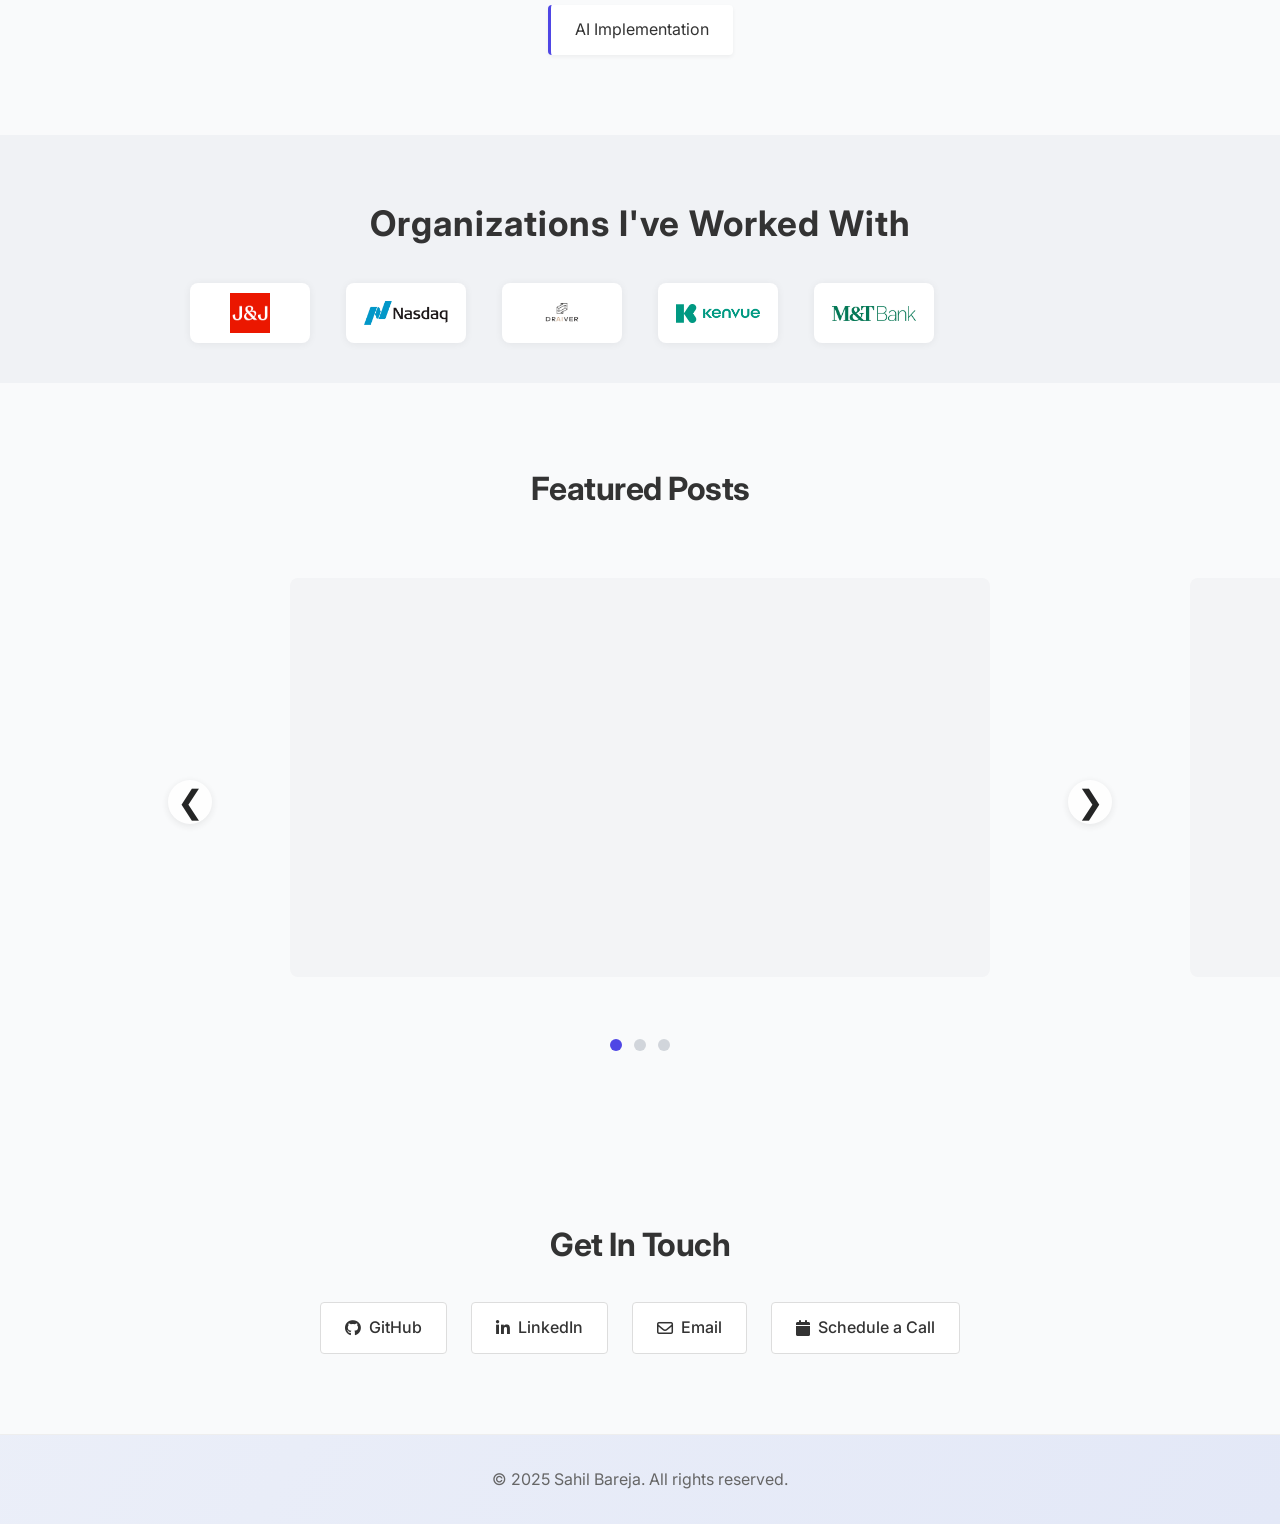
==== commit 131758a3: "Update: Logos section and Calendly option" ====
--- a/index.html
+++ b/index.html
@@ -245,4 +245,4 @@
         <p>&copy; 2025 Sahil Bareja. All rights reserved.</p>
     </footer>
 </body>
-</html>
+</html>
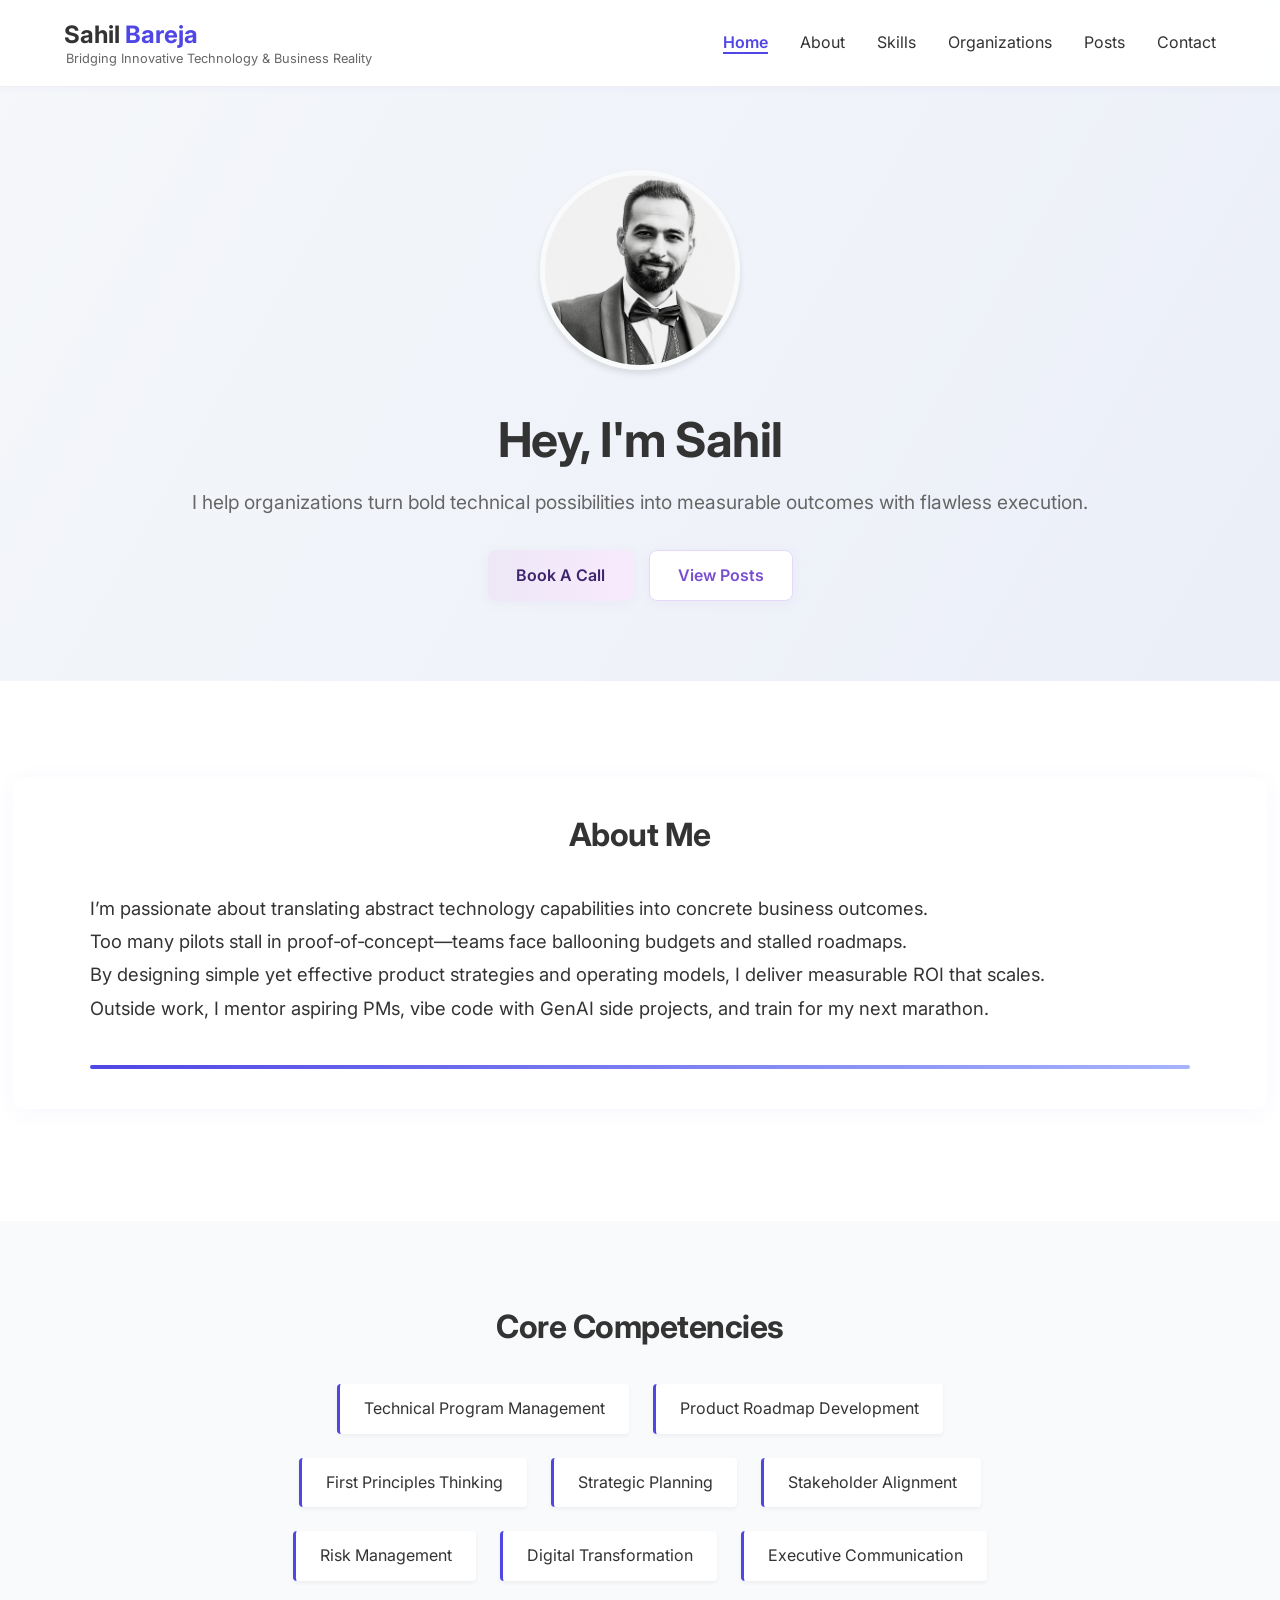
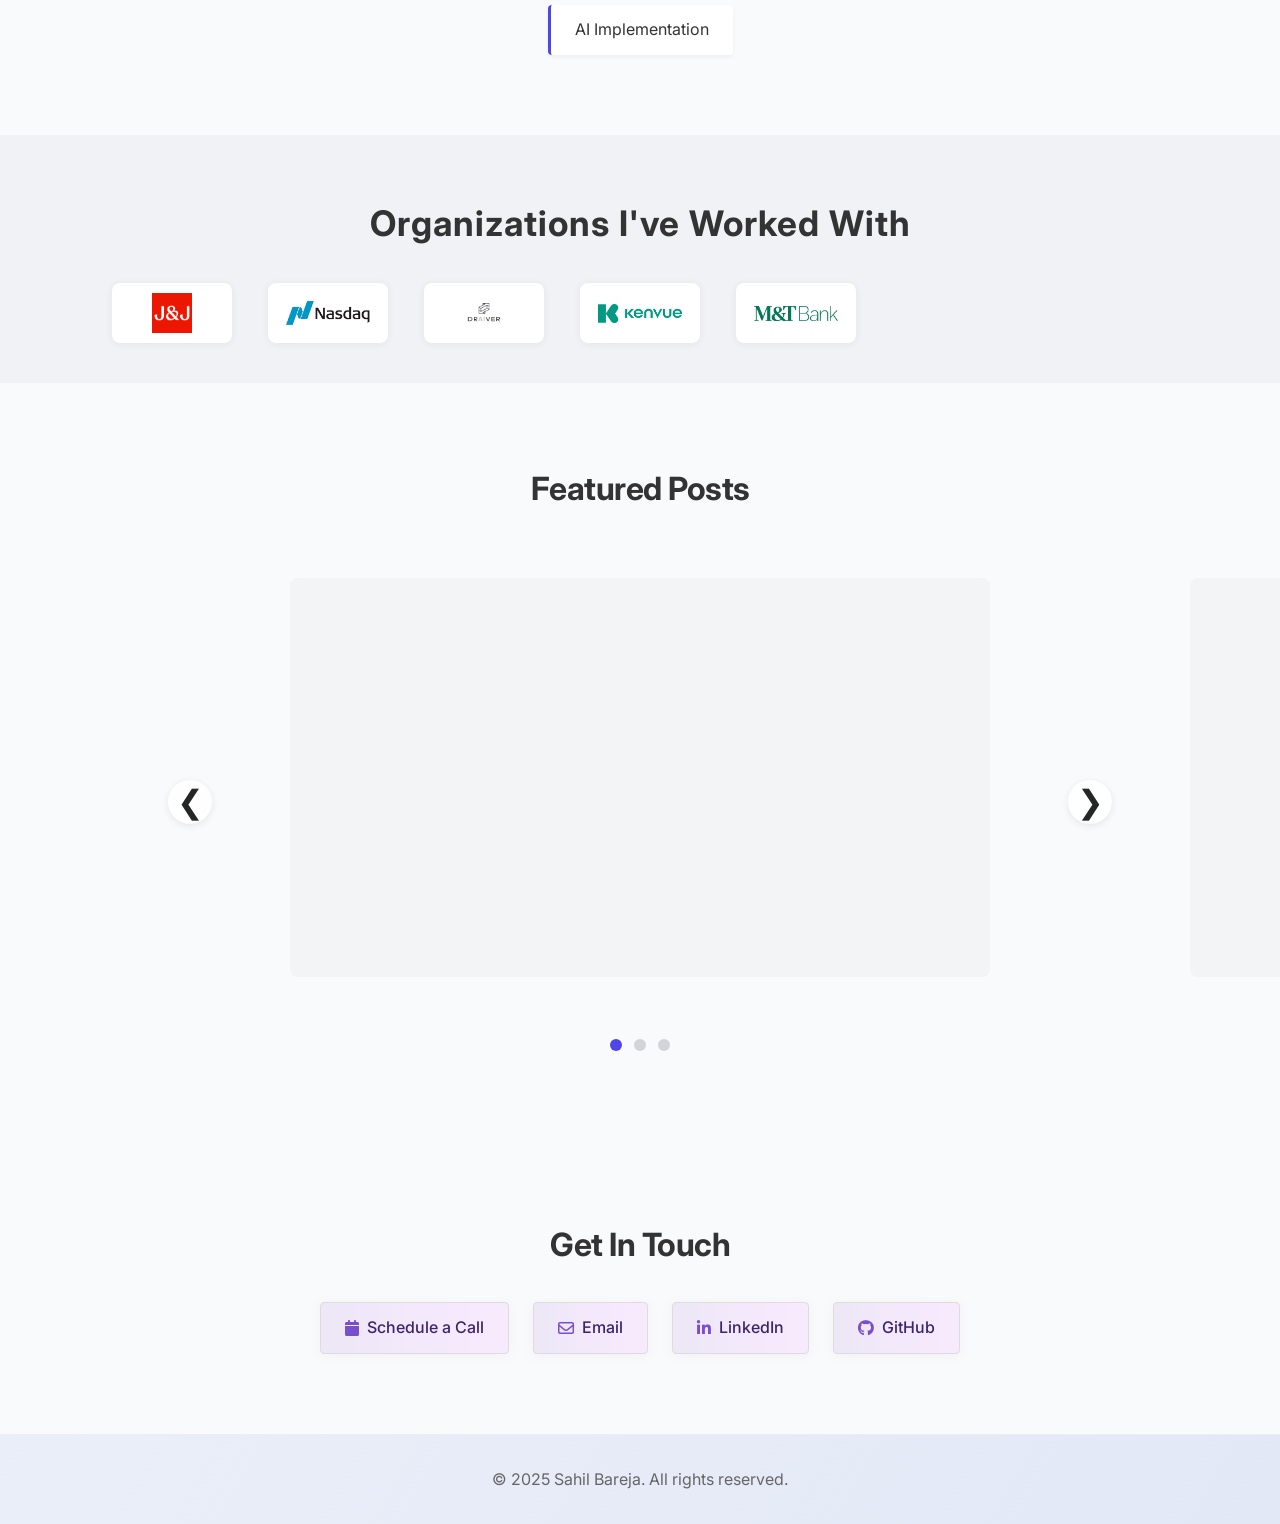
==== commit be74555b: "Update: Button stylings" ====
--- a/index.html
+++ b/index.html
@@ -34,8 +34,8 @@
                 <h1>Hey, I'm Sahil</h1>
                 <p class="subtitle">I help organizations turn bold technical possibilities into measurable outcomes with flawless execution.</p>
                 <div class="hero-buttons">
-                    <a href="#featured-posts" class="btn btn-dark">View Posts</a>
-                    <a href="#contact" class="btn btn-light">Book A Call</a>
+                    <a href="https://calendly.com/sahil-n-bareja/30min" class="btn btn-dark" target="_blank" rel="noopener">Book A Call</a>
+                    <a href="#featured-posts" class="btn btn-light">View Posts</a>
                 </div>
             </div>
         </section>
@@ -47,13 +47,16 @@
           <div class="about-sticky-container">
             <div class="about-sticky-content">
               <h2>About Me</h2>
-              <p class="about-text">
-                I’m passionate about translating abstract technology capabilities into concrete business outcomes.<br>
-                In today’s fast‑moving landscape, teams often get stuck in proof‑of‑concept cycles—promising pilots that never scale, budgets that balloon, and roadmaps that stall.<br>
-                By designing simple yet effective product strategies and operating models, I deliver measurable ROI that scales.
-              </p>
-              <div class="about-underline-wrapper">
-                <div class="about-underline"></div>
+              <div class="section-content">
+                <p class="about-text">
+                  I’m passionate about translating abstract technology capabilities into concrete business outcomes.<br>
+                  Too many pilots stall in proof‑of‑concept—teams face ballooning budgets and stalled roadmaps.<br>
+                  By designing simple yet effective product strategies and operating models, I deliver measurable ROI that scales.<br>
+                  Outside work, I mentor aspiring PMs, vibe code with GenAI side projects, and train for my next marathon.<br>
+                </p>
+                <div class="about-underline-wrapper">
+                  <div class="about-underline"></div>
+                </div>
               </div>
             </div>
           </div>
@@ -61,73 +64,118 @@
 
         <section id="skills" class="skills fade-in-section">
             <h2>Core Competencies</h2>
-            <div class="skills-grid">
-                <div class="skill-item">Technical Program Management</div>
-                <div class="skill-item">Product Roadmap Development</div>
-                <div class="skill-item">First Principles Thinking</div>
-                <div class="skill-item">Strategic Planning</div>
-                <div class="skill-item">Stakeholder Alignment</div>
-                <div class="skill-item">Risk Management</div>
-                <div class="skill-item">Digital Transformation</div>
-                <div class="skill-item">Executive Communication</div>
-                <div class="skill-item">AI Implementation</div>
+            <div class="section-content">
+                <div class="skills-grid">
+                    <div class="skill-item">Technical Program Management</div>
+                    <div class="skill-item">Product Roadmap Development</div>
+                    <div class="skill-item">First Principles Thinking</div>
+                    <div class="skill-item">Strategic Planning</div>
+                    <div class="skill-item">Stakeholder Alignment</div>
+                    <div class="skill-item">Risk Management</div>
+                    <div class="skill-item">Digital Transformation</div>
+                    <div class="skill-item">Executive Communication</div>
+                    <div class="skill-item">AI Implementation</div>
+                </div>
             </div>
         </section>
 
         <section id="organizations" class="organizations alt-bg fade-in-section">
           <h2>Organizations I've Worked With</h2>
-          <div class="org-logos">
-            <img src="images/org1.png" alt="Organization 1" class="org-logo fade-in-logo">
-            <img src="images/org2.png" alt="Organization 2" class="org-logo fade-in-logo">
-            <img src="images/org3.png" alt="Organization 3" class="org-logo fade-in-logo">
-            <img src="images/org4.png" alt="Organization 4" class="org-logo fade-in-logo">
-            <img src="images/org5.png" alt="Organization 5" class="org-logo fade-in-logo">
-            <img src="images/org6.png" alt="Organization 6" class="org-logo fade-in-logo">
+          <div class="section-content">
+            <div class="org-logos">
+              <img src="images/org1.png" alt="Organization 1" class="org-logo fade-in-logo">
+              <img src="images/org2.png" alt="Organization 2" class="org-logo fade-in-logo">
+              <img src="images/org3.png" alt="Organization 3" class="org-logo fade-in-logo">
+              <img src="images/org4.png" alt="Organization 4" class="org-logo fade-in-logo">
+              <img src="images/org5.png" alt="Organization 5" class="org-logo fade-in-logo">
+              <img src="images/org6.png" alt="Organization 6" class="org-logo fade-in-logo">
+              <img src="images/org7.svg" alt="Organization 7" class="org-logo fade-in-logo">
+            </div>
           </div>
         </section>
 
         <section id="featured-posts" class="featured-posts">
             <h2>Featured Posts</h2>
-            <div class="carousel-container">
-                <div class="carousel-track">
-                    <!-- LinkedIn Post 1 -->
-                    <div class="carousel-slide">
-                        <iframe src="https://www.linkedin.com/embed/feed/update/urn:li:ugcPost:7307815127834058752?collapsed=1" height="399" width="504" frameborder="0" allowfullscreen="" title="Embedded post 1"></iframe>
+            <div class="section-content">
+                <div class="carousel-container">
+                    <div class="carousel-track">
+                        <!-- LinkedIn Post 1 -->
+                        <div class="carousel-slide">
+                            <iframe src="https://www.linkedin.com/embed/feed/update/urn:li:ugcPost:7307815127834058752?collapsed=1" height="399" width="504" frameborder="0" allowfullscreen="" title="Embedded post 1"></iframe>
+                        </div>
+                        <!-- LinkedIn Post 2 -->
+                        <div class="carousel-slide">
+                            <iframe src="https://www.linkedin.com/embed/feed/update/urn:li:ugcPost:7315206988731154432?collapsed=1" height="399" width="504" frameborder="0" allowfullscreen="" title="Embedded post 2"></iframe>
+                        </div>
+                        <!-- LinkedIn Post 3 -->
+                        <div class="carousel-slide">
+                            <iframe src="https://www.linkedin.com/embed/feed/update/urn:li:ugcPost:7261952879635107840?collapsed=1" height="399" width="504" frameborder="0" allowfullscreen="" title="Embedded post 3"></iframe>
+                        </div>
                     </div>
-                    <!-- LinkedIn Post 2 -->
-                    <div class="carousel-slide">
-                        <iframe src="https://www.linkedin.com/embed/feed/update/urn:li:ugcPost:7315206988731154432?collapsed=1" height="399" width="504" frameborder="0" allowfullscreen="" title="Embedded post 2"></iframe>
-                    </div>
-                    <!-- LinkedIn Post 3 -->
-                    <div class="carousel-slide">
-                        <iframe src="https://www.linkedin.com/embed/feed/update/urn:li:ugcPost:7261952879635107840?collapsed=1" height="399" width="504" frameborder="0" allowfullscreen="" title="Embedded post 3"></iframe>
-                    </div>
-                </div>
-                <button class="carousel-btn prev" aria-label="Previous Post">&#10094;</button>
-                <button class="carousel-btn next" aria-label="Next Post">&#10095;</button>
-                <div class="carousel-dots"></div>
+                    <button class="carousel-btn prev" aria-label="Previous Post">&#10094;</button>
+                    <button class="carousel-btn next" aria-label="Next Post">&#10095;</button>
+                    <div class="carousel-dots"></div>
+                </div>
             </div>
         </section>
 
         <section id="contact" class="contact">
             <h2>Get In Touch</h2>
-            <div class="contact-links">
-                <a href="https://github.com/aimindset-sahilb07" class="contact-button">
-                    <i class="fab fa-github"></i> GitHub
-                </a>
-                <a href="https://www.linkedin.com/in/sahil-bareja/" class="contact-button">
-                    <i class="fab fa-linkedin-in"></i> LinkedIn
-                </a>
-                <a href="mailto:sahil.n.bareja@gmail.com" class="contact-button">
-                    <i class="far fa-envelope"></i> Email
-                </a>
-                <a href="https://calendly.com/sahil-n-bareja/30min" class="contact-button" target="_blank" rel="noopener">
-                    <i class="fa fa-calendar"></i> Schedule a Call
-                </a>
+            <div class="section-content">
+                <div class="contact-links">
+                    <a href="https://calendly.com/sahil-n-bareja/30min" class="contact-button" target="_blank" rel="noopener">
+                        <i class="fa fa-calendar"></i> Schedule a Call
+                    </a>
+                    <a href="mailto:sahil.n.bareja@gmail.com" class="contact-button">
+                        <i class="far fa-envelope"></i> Email
+                    </a>
+                    <a href="https://www.linkedin.com/in/sahil-bareja/" class="contact-button">
+                        <i class="fab fa-linkedin-in"></i> LinkedIn
+                    </a>
+                    <a href="https://github.com/aimindset-sahilb07" class="contact-button">
+                        <i class="fab fa-github"></i> GitHub
+                    </a>
+                </div>
             </div>
         </section>
     </main>
     <script>
+    // Type-in effect and hero fade-in after typing
+    document.addEventListener('DOMContentLoaded', function() {
+      const heroH1 = document.querySelector('.hero-content h1');
+      const subtitle = document.querySelector('.hero-content .subtitle');
+      const buttons = document.querySelector('.hero-content .hero-buttons');
+      // Remove visible class initially
+      subtitle.classList.remove('visible');
+      buttons.classList.remove('visible');
+      // After typewriter animation, fade in subtitle/buttons and remove cursor
+      setTimeout(() => {
+        heroH1.classList.add('typed'); // remove cursor
+        subtitle.classList.add('visible');
+        buttons.classList.add('visible');
+      }, 1800);
+    });
+
+    // Section fade-in for content after section title in viewport
+    document.addEventListener('DOMContentLoaded', function() {
+      const sections = document.querySelectorAll('section');
+      function revealSectionContent() {
+        sections.forEach(section => {
+          const title = section.querySelector('h2');
+          const content = section.querySelector('.section-content');
+          if (title && content) {
+            const rect = title.getBoundingClientRect();
+            if (rect.top < window.innerHeight * 0.8) {
+              content.classList.add('visible');
+            }
+          }
+        });
+      }
+      window.addEventListener('scroll', revealSectionContent);
+      window.addEventListener('load', revealSectionContent);
+      revealSectionContent();
+    });
+
     // Simple scroll fade-in animation for sections and org logos
     function revealSections() {
       const sections = document.querySelectorAll('section');
--- a/style.css
+++ b/style.css
@@ -138,6 +138,45 @@
     object-fit: cover;
 }
 
+.hero-content {
+  text-align: center;
+}
+.hero-content h1 {
+  overflow: unset;
+  white-space: normal;
+  border-bottom: none;
+  border-right: none;
+  width: auto;
+  opacity: 1;
+  animation: none;
+  display: inline-block;
+  margin-left: auto;
+  margin-right: auto;
+}
+@keyframes typing {
+  from { width: 0 }
+  to { width: 13.5ch }
+}
+@keyframes blink-caret-h {
+  from, to { border-color: transparent }
+  50% { border-color: #a18cd1; }
+}
+.hero-content h1.typed {
+  border-bottom: none;
+}
+
+.hero-content .subtitle,
+.hero-content .hero-buttons {
+  opacity: 1;
+  transform: none;
+  transition: none;
+}
+.hero-content .subtitle.visible,
+.hero-content .hero-buttons.visible {
+  opacity: 1;
+  transform: none;
+}
+
 .hero h1 {
     font-size: 3rem;
     margin-bottom: 0.5rem;
@@ -155,28 +194,59 @@
     justify-content: center;
 }
 
-.btn, .btn-dark, .btn-light {
-    display: inline-block;
-    padding: 0.75rem 1.5rem;
-    border-radius: 4px;
-    font-weight: bold;
-    transition: background 0.3s cubic-bezier(0.4,0,0.2,1), color 0.3s, box-shadow 0.3s, transform 0.3s cubic-bezier(0.22, 1, 0.36, 1);
-}
-
-.btn-dark {
-    background-color: #111;
-    color: white;
-}
-
-.btn-light {
-    background-color: white;
-    color: #111;
-    border: 1px solid #ddd;
-}
-
-.btn:hover, .btn-dark:hover, .btn-light:hover {
-    transform: translateY(-2px) scale(1.04);
-    box-shadow: 0 4px 16px rgba(79, 70, 229, 0.10);
+/* Softer, lighter purple gradient for buttons */
+.btn,
+.contact-button {
+  background: linear-gradient(90deg, #ede7f6 0%, #f8eafd 100%);
+  color: #3d246c;
+  border: none;
+  border-radius: 8px;
+  padding: 12px 28px;
+  font-size: 1rem;
+  font-weight: 600;
+  cursor: pointer;
+  box-shadow: 0 2px 12px rgba(161, 140, 209, 0.08);
+  transition: box-shadow 0.3s, transform 0.3s;
+  display: inline-flex;
+  align-items: center;
+  gap: 8px;
+  text-decoration: none;
+}
+.btn.btn-dark,
+.contact-button {
+  background: linear-gradient(90deg, #ede7f6 0%, #f8eafd 100%);
+  color: #3d246c;
+}
+.btn.btn-light {
+  background: #fff;
+  color: #7a4fcf;
+  border: 1.5px solid #e5d8fa;
+}
+.btn:hover,
+.contact-button:hover {
+  box-shadow: 0 4px 16px rgba(161, 140, 209, 0.16);
+  transform: translateY(-2px) scale(1.04);
+}
+.btn.btn-light:hover {
+  background: #f6f4fa;
+  color: #5e3fa3;
+}
+
+.contact-links {
+  gap: 18px;
+}
+
+.contact-button i,
+.btn i {
+  color: #7a4fcf;
+}
+
+@media (max-width: 700px) {
+  .btn,
+  .contact-button {
+    padding: 10px 16px;
+    font-size: 0.98rem;
+  }
 }
 
 .section-divider {
@@ -580,6 +650,17 @@
     transform: translateY(0) scale(1);
 }
 
+/* Section fade-in for text after title in viewport */
+.section-content {
+  opacity: 0;
+  transform: translateY(24px);
+  transition: opacity 0.8s cubic-bezier(0.4,0,0.2,1), transform 0.8s cubic-bezier(0.4,0,0.2,1);
+}
+.section-content.visible {
+  opacity: 1;
+  transform: translateY(0);
+}
+
 /* Footer */
 footer {
     text-align: center;
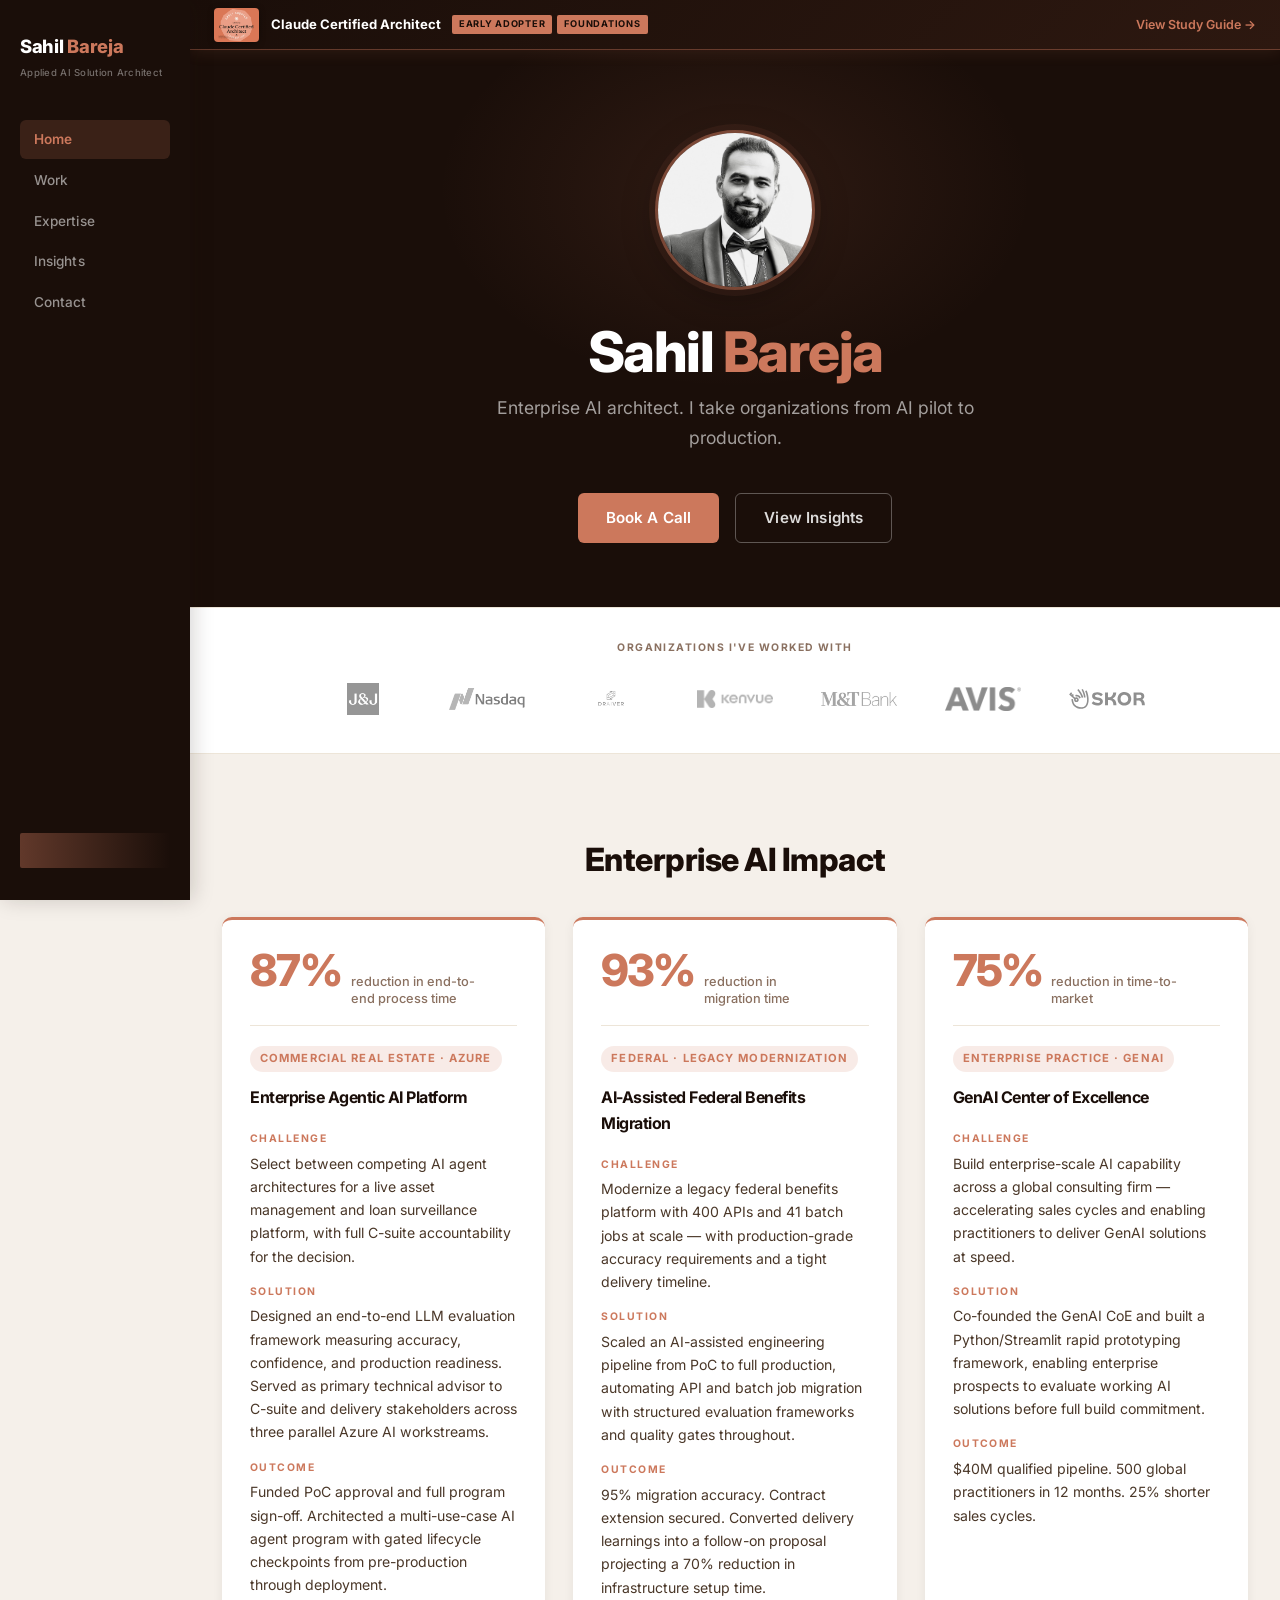
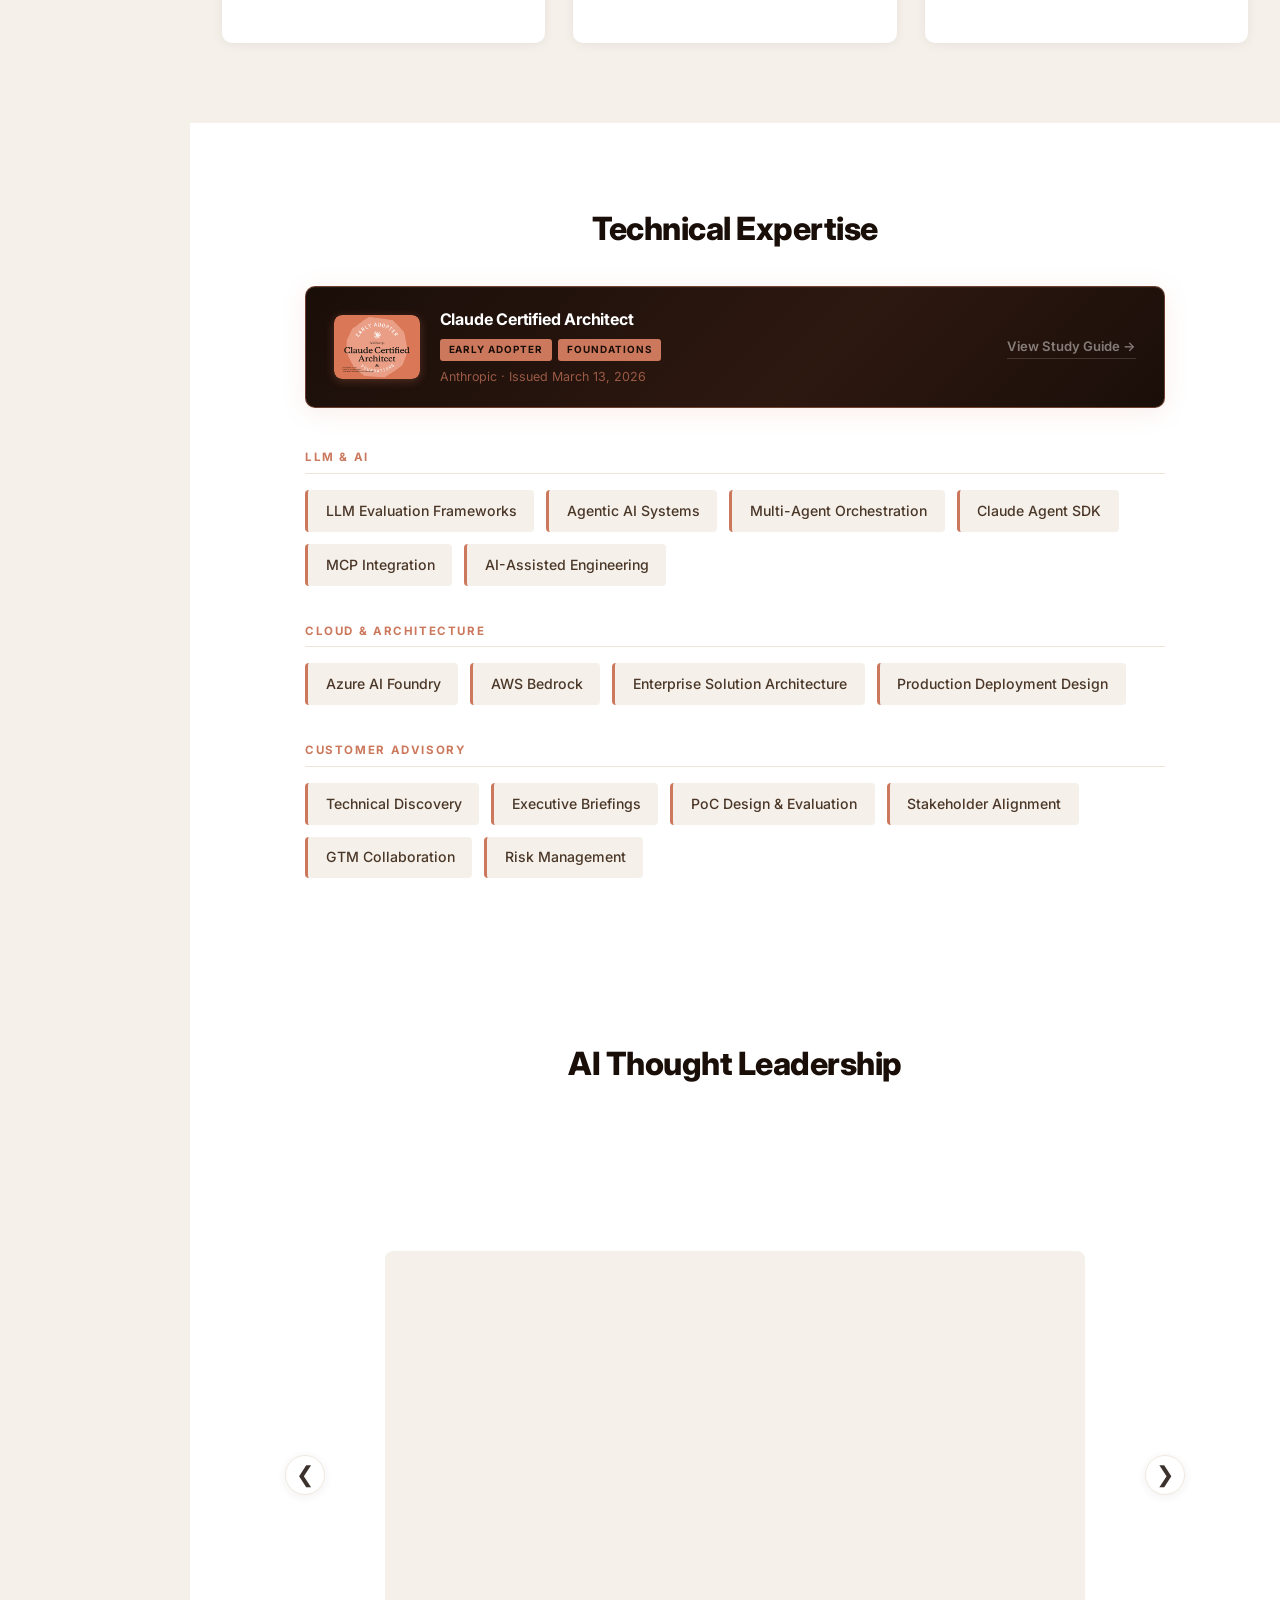
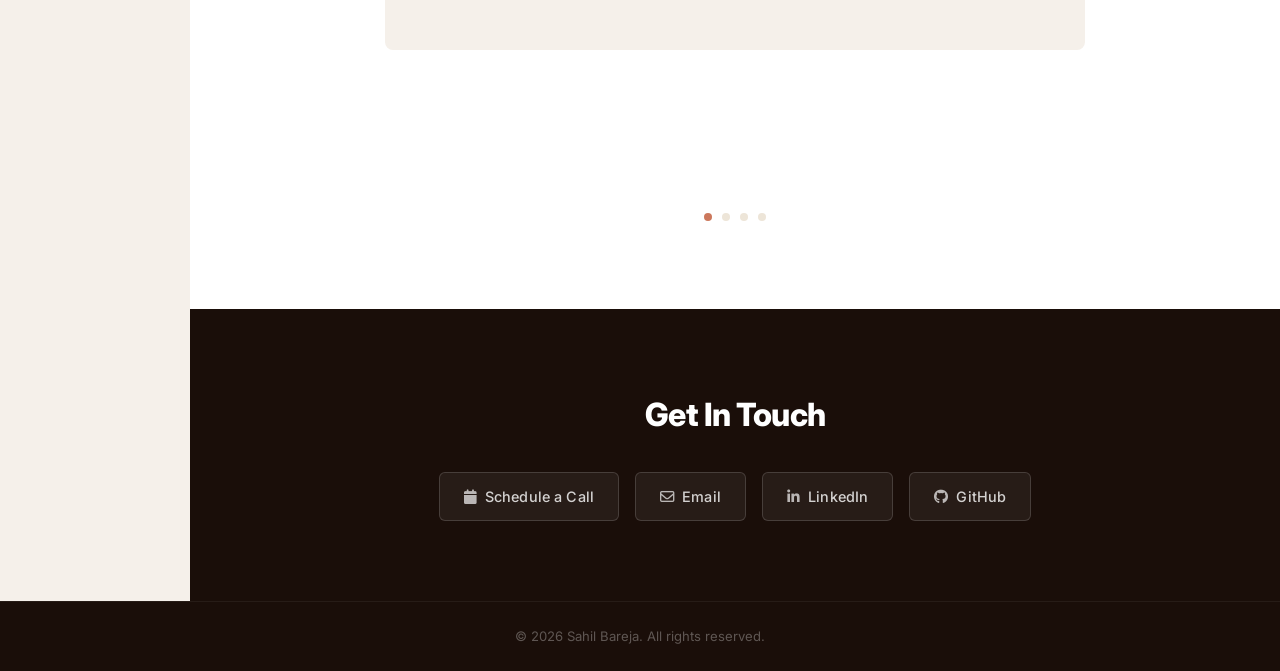
==== commit ddf1ee53: "Warm Executive theme,hero, nav cleanup, claude cert update" ====
--- a/index.html
+++ b/index.html
@@ -6,110 +6,231 @@
     <title> Sahil Bareja </title>
     <link rel="stylesheet" href="style.css">
     <link rel="stylesheet" href="https://cdnjs.cloudflare.com/ajax/libs/font-awesome/6.4.2/css/all.min.css">
-    <link href="https://fonts.googleapis.com/css2?family=Inter:wght@400;600;700&display=swap" rel="stylesheet">
+    <link href="https://fonts.googleapis.com/css2?family=Inter:wght@400;500;600;700;800&display=swap" rel="stylesheet">
 </head>
 <body>
-    <header>
+    <!-- Mobile header (logo + hamburger) -->
+    <header class="mobile-header">
         <div class="logo">
             <a href="#home">Sahil <span>Bareja</span></a>
-            <p class="tagline">Bridging Innovative Technology & Business Reality</p>
+            <p class="tagline">Applied AI Solution Architect | Claude Certified</p>
         </div>
-        <nav>
-            <ul>
-                <li><a href="#home">Home</a></li>
-                <li><a href="#about">About</a></li>
-                <li><a href="#skills">Skills</a></li>
-                <li><a href="#organizations">Organizations</a></li>
-                <li><a href="#featured-posts">Posts</a></li>
-                <li><a href="#contact">Contact</a></li>
-            </ul>
-        </nav>
+        <button class="sidenav-toggle" id="sidenavToggle" aria-label="Open navigation">
+            <span></span><span></span><span></span>
+        </button>
     </header>
+
+    <!-- Side nav (desktop always visible, mobile slide-in) -->
+    <nav class="sidenav" id="sidenav">
+        <button class="sidenav-close" id="sidenavClose" aria-label="Close menu">&#10005;</button>
+        <div class="sidenav-logo">
+            <a href="#home">Sahil <span>Bareja</span></a>
+            <p class="sidenav-tagline">Applied AI Solution Architect</p>
+        </div>
+        <ul>
+            <li><a href="#home">Home</a></li>
+            <li><a href="#work">Work</a></li>
+            <li><a href="#skills">Expertise</a></li>
+            <li><a href="#featured-posts">Insights</a></li>
+            <li><a href="#contact">Contact</a></li>
+        </ul>
+    </nav>
+    <div class="sidenav-overlay" id="sidenavOverlay"></div>
+
+    <!-- Fixed cert banner (marketing) -->
+    <a href="https://aimindset-sahilb07.github.io/claude-certified-architect/#d1-chunk1" class="cert-banner" target="_blank" rel="noopener" aria-label="View Claude Certified Architect Study Guide">
+        <img src="images/certificate.png" alt="Claude Certified Architect" class="cert-banner-img" onerror="this.style.display='none'">
+        <span class="cert-banner-content">
+            <span class="cert-banner-title">Claude Certified Architect</span>
+            <span class="cert-banner-tags">
+                <span class="cert-banner-tag">Early Adopter</span>
+                <span class="cert-banner-tag">Foundations</span>
+            </span>
+        </span>
+        <span class="cert-banner-cta">View Study Guide &#8594;</span>
+    </a>
+
     <main>
         <section id="home" class="hero">
             <div class="profile-container">
                 <img src="images/profile.jpeg" alt="Your Profile Picture" class="profile-img">
             </div>
             <div class="hero-content">
-                <h1>Hey, I'm Sahil</h1>
-                <p class="subtitle">I help organizations turn bold technical possibilities into measurable outcomes with flawless execution.</p>
+                <h1>Sahil <span>Bareja</span></h1>
+                <p class="subtitle">Enterprise AI architect. I take organizations from AI pilot to production.</p>
                 <div class="hero-buttons">
                     <a href="https://calendly.com/sahil-n-bareja/30min" class="btn btn-dark" target="_blank" rel="noopener">Book A Call</a>
-                    <a href="#featured-posts" class="btn btn-light">View Posts</a>
+                    <a href="#featured-posts" class="btn btn-light">View Insights</a>
                 </div>
             </div>
         </section>
 
-        <!-- Divider between Hero and About -->
-        <!-- <div class="section-divider"></div> -->
-
-        <section id="about" class="about-sticky">
-          <div class="about-sticky-container">
-            <div class="about-sticky-content">
-              <h2>About Me</h2>
-              <div class="section-content">
-                <p class="about-text">
-                  I’m passionate about translating abstract technology capabilities into concrete business outcomes.<br>
-                  Too many pilots stall in proof‑of‑concept—teams face ballooning budgets and stalled roadmaps.<br>
-                  By designing simple yet effective product strategies and operating models, I deliver measurable ROI that scales.<br>
-                  Outside work, I mentor aspiring PMs, vibe code with GenAI side projects, and train for my next marathon.<br>
-                </p>
-                <div class="about-underline-wrapper">
-                  <div class="about-underline"></div>
-                </div>
-              </div>
-            </div>
-          </div>
+        <!-- Logo strip — social proof immediately after hero -->
+        <div class="logo-strip">
+            <p class="logo-strip-label">Organizations I've worked with</p>
+            <div class="org-logos">
+                <img src="images/org1.png" alt="Organization 1" class="org-logo fade-in-logo">
+                <img src="images/org2.png" alt="Organization 2" class="org-logo fade-in-logo">
+                <img src="images/org3.png" alt="Organization 3" class="org-logo fade-in-logo">
+                <img src="images/org4.png" alt="Organization 4" class="org-logo fade-in-logo">
+                <img src="images/org5.png" alt="Organization 5" class="org-logo fade-in-logo">
+                <img src="images/org6.png" alt="Organization 6" class="org-logo fade-in-logo">
+                <img src="images/org7.svg" alt="Organization 7" class="org-logo fade-in-logo">
+            </div>
+        </div>
+
+        <section id="work" class="arch-wins fade-in-section">
+            <h2>Enterprise AI Impact</h2>
+            <div class="section-content">
+                <div class="arch-wins-grid">
+
+                    <div class="case-card">
+                        <div class="case-metric">
+                            <span class="case-metric-number">87%</span>
+                            <span class="case-metric-label">reduction in end-to-end process time</span>
+                        </div>
+                        <div class="case-tag">Commercial Real Estate &middot; Azure</div>
+                        <h3>Enterprise Agentic AI Platform</h3>
+                        <div class="case-row">
+                            <span class="case-label">Challenge</span>
+                            <p>Select between competing AI agent architectures for a live asset management and loan surveillance platform, with full C-suite accountability for the decision.</p>
+                        </div>
+                        <div class="case-row">
+                            <span class="case-label">Solution</span>
+                            <p>Designed an end-to-end LLM evaluation framework measuring accuracy, confidence, and production readiness. Served as primary technical advisor to C-suite and delivery stakeholders across three parallel Azure AI workstreams.</p>
+                        </div>
+                        <div class="case-row">
+                            <span class="case-label">Outcome</span>
+                            <p>Funded PoC approval and full program sign-off. Architected a multi-use-case AI agent program with gated lifecycle checkpoints from pre-production through deployment.</p>
+                        </div>
+                    </div>
+
+                    <div class="case-card">
+                        <div class="case-metric">
+                            <span class="case-metric-number">93%</span>
+                            <span class="case-metric-label">reduction in migration time</span>
+                        </div>
+                        <div class="case-tag">Federal &middot; Legacy Modernization</div>
+                        <h3>AI-Assisted Federal Benefits Migration</h3>
+                        <div class="case-row">
+                            <span class="case-label">Challenge</span>
+                            <p>Modernize a legacy federal benefits platform with 400 APIs and 41 batch jobs at scale — with production-grade accuracy requirements and a tight delivery timeline.</p>
+                        </div>
+                        <div class="case-row">
+                            <span class="case-label">Solution</span>
+                            <p>Scaled an AI-assisted engineering pipeline from PoC to full production, automating API and batch job migration with structured evaluation frameworks and quality gates throughout.</p>
+                        </div>
+                        <div class="case-row">
+                            <span class="case-label">Outcome</span>
+                            <p>95% migration accuracy. Contract extension secured. Converted delivery learnings into a follow-on proposal projecting a 70% reduction in infrastructure setup time.</p>
+                        </div>
+                    </div>
+
+                    <div class="case-card">
+                        <div class="case-metric">
+                            <span class="case-metric-number">75%</span>
+                            <span class="case-metric-label">reduction in time-to-market</span>
+                        </div>
+                        <div class="case-tag">Enterprise Practice &middot; GenAI</div>
+                        <h3>GenAI Center of Excellence</h3>
+                        <div class="case-row">
+                            <span class="case-label">Challenge</span>
+                            <p>Build enterprise-scale AI capability across a global consulting firm — accelerating sales cycles and enabling practitioners to deliver GenAI solutions at speed.</p>
+                        </div>
+                        <div class="case-row">
+                            <span class="case-label">Solution</span>
+                            <p>Co-founded the GenAI CoE and built a Python/Streamlit rapid prototyping framework, enabling enterprise prospects to evaluate working AI solutions before full build commitment.</p>
+                        </div>
+                        <div class="case-row">
+                            <span class="case-label">Outcome</span>
+                            <p>$40M qualified pipeline. 500 global practitioners in 12 months. 25% shorter sales cycles.</p>
+                        </div>
+                    </div>
+
+                </div>
+            </div>
         </section>
 
         <section id="skills" class="skills fade-in-section">
-            <h2>Core Competencies</h2>
+            <h2>Technical Expertise</h2>
             <div class="section-content">
-                <div class="skills-grid">
-                    <div class="skill-item">Technical Program Management</div>
-                    <div class="skill-item">Product Roadmap Development</div>
-                    <div class="skill-item">First Principles Thinking</div>
-                    <div class="skill-item">Strategic Planning</div>
-                    <div class="skill-item">Stakeholder Alignment</div>
-                    <div class="skill-item">Risk Management</div>
-                    <div class="skill-item">Digital Transformation</div>
-                    <div class="skill-item">Executive Communication</div>
-                    <div class="skill-item">AI Implementation</div>
-                </div>
+
+                <div class="credential-badge anthropic-cred">
+                    <a href="https://verify.skilljar.com/c/tqb4nqcrb8p5" class="anthropic-cert-icon-link" target="_blank" rel="noopener" aria-label="Verify Claude Certified Architect Certificate">
+                        <img src="images/certificate.png" alt="Claude Certified Architect Certificate" class="anthropic-cert-img" onerror="this.style.display='none'">
+                    </a>
+                    <div class="credential-info">
+                        <div class="credential-title">Claude Certified Architect</div>
+                        <div class="credential-tags">
+                            <span class="cred-tag">Early Adopter</span>
+                            <span class="cred-tag">Foundations</span>
+                        </div>
+                        <div class="credential-sub">Anthropic &middot; Issued March 13, 2026</div>
+                    </div>
+                    <div class="credential-actions">
+                        <a href="https://aimindset-sahilb07.github.io/claude-certified-architect/#d1-chunk1" class="credential-link anthropic-study-link" target="_blank" rel="noopener">View Study Guide &rarr;</a>
+                    </div>
+                </div>
+
+                <div class="skill-clusters">
+                    <div class="skill-cluster">
+                        <div class="skill-cluster-title">LLM &amp; AI</div>
+                        <div class="skills-grid">
+                            <div class="skill-item">LLM Evaluation Frameworks</div>
+                            <div class="skill-item">Agentic AI Systems</div>
+                            <div class="skill-item">Multi-Agent Orchestration</div>
+                            <div class="skill-item">Claude Agent SDK</div>
+                            <div class="skill-item">MCP Integration</div>
+                            <div class="skill-item">AI-Assisted Engineering</div>
+                        </div>
+                    </div>
+                    <div class="skill-cluster">
+                        <div class="skill-cluster-title">Cloud &amp; Architecture</div>
+                        <div class="skills-grid">
+                            <div class="skill-item">Azure AI Foundry</div>
+                            <div class="skill-item">AWS Bedrock</div>
+                            <div class="skill-item">Enterprise Solution Architecture</div>
+                            <div class="skill-item">Production Deployment Design</div>
+                        </div>
+                    </div>
+                    <div class="skill-cluster">
+                        <div class="skill-cluster-title">Customer Advisory</div>
+                        <div class="skills-grid">
+                            <div class="skill-item">Technical Discovery</div>
+                            <div class="skill-item">Executive Briefings</div>
+                            <div class="skill-item">PoC Design &amp; Evaluation</div>
+                            <div class="skill-item">Stakeholder Alignment</div>
+                            <div class="skill-item">GTM Collaboration</div>
+                            <div class="skill-item">Risk Management</div>
+                        </div>
+                    </div>
+                </div>
+
             </div>
         </section>
 
-        <section id="organizations" class="organizations alt-bg fade-in-section">
-          <h2>Organizations I've Worked With</h2>
-          <div class="section-content">
-            <div class="org-logos">
-              <img src="images/org1.png" alt="Organization 1" class="org-logo fade-in-logo">
-              <img src="images/org2.png" alt="Organization 2" class="org-logo fade-in-logo">
-              <img src="images/org3.png" alt="Organization 3" class="org-logo fade-in-logo">
-              <img src="images/org4.png" alt="Organization 4" class="org-logo fade-in-logo">
-              <img src="images/org5.png" alt="Organization 5" class="org-logo fade-in-logo">
-              <img src="images/org6.png" alt="Organization 6" class="org-logo fade-in-logo">
-              <img src="images/org7.svg" alt="Organization 7" class="org-logo fade-in-logo">
-            </div>
-          </div>
-        </section>
-
         <section id="featured-posts" class="featured-posts">
-            <h2>Featured Posts</h2>
+            <h2>AI Thought Leadership</h2>
             <div class="section-content">
-                <div class="carousel-container">
-                    <div class="carousel-track">
-                        <!-- LinkedIn Post 1 -->
-                        <div class="carousel-slide">
-                            <iframe src="https://www.linkedin.com/embed/feed/update/urn:li:ugcPost:7307815127834058752?collapsed=1" height="399" width="504" frameborder="0" allowfullscreen="" title="Embedded post 1"></iframe>
-                        </div>
-                        <!-- LinkedIn Post 2 -->
-                        <div class="carousel-slide">
-                            <iframe src="https://www.linkedin.com/embed/feed/update/urn:li:ugcPost:7315206988731154432?collapsed=1" height="399" width="504" frameborder="0" allowfullscreen="" title="Embedded post 2"></iframe>
-                        </div>
-                        <!-- LinkedIn Post 3 -->
-                        <div class="carousel-slide">
-                            <iframe src="https://www.linkedin.com/embed/feed/update/urn:li:ugcPost:7261952879635107840?collapsed=1" height="399" width="504" frameborder="0" allowfullscreen="" title="Embedded post 3"></iframe>
+                <div class="carousel-wrapper">
+                    <div class="carousel-container">
+                        <div class="carousel-track">
+                            <!-- LinkedIn Post 1 -->
+                            <div class="carousel-slide">
+                                <iframe src="https://www.linkedin.com/embed/feed/update/urn:li:ugcPost:7307815127834058752?collapsed=1" height="399" width="504" frameborder="0" allowfullscreen="" title="Embedded post 1"></iframe>
+                            </div>
+                            <!-- LinkedIn Post 2 -->
+                            <div class="carousel-slide">
+                                <iframe src="https://www.linkedin.com/embed/feed/update/urn:li:ugcPost:7315206988731154432?collapsed=1" height="399" width="504" frameborder="0" allowfullscreen="" title="Embedded post 2"></iframe>
+                            </div>
+                            <!-- LinkedIn Post 3 -->
+                            <div class="carousel-slide">
+                                <iframe src="https://www.linkedin.com/embed/feed/update/urn:li:ugcPost:7261952879635107840?collapsed=1" height="399" width="504" frameborder="0" allowfullscreen="" title="Embedded post 3"></iframe>
+                            </div>
+                            <!-- LinkedIn Post 4 -->
+                            <div class="carousel-slide">
+                                <iframe src="https://www.linkedin.com/embed/feed/update/urn:li:ugcPost:7406719372976816128?collapsed=1" height="610" width="504" frameborder="0" allowfullscreen="" title="Embedded post 4"></iframe>
+                            </div>
                         </div>
                     </div>
                     <button class="carousel-btn prev" aria-label="Previous Post">&#10094;</button>
@@ -176,23 +297,26 @@
       revealSectionContent();
     });
 
-    // Simple scroll fade-in animation for sections and org logos
+    // Simple scroll fade-in animation for sections
     function revealSections() {
       const sections = document.querySelectorAll('section');
       const trigger = window.innerHeight * 0.85;
       sections.forEach(section => {
         const top = section.getBoundingClientRect().top;
+        if (top < trigger) section.classList.add('visible');
+      });
+
+      // Logo strip fade-in (not a section, so handled separately)
+      const logoStrip = document.querySelector('.logo-strip');
+      if (logoStrip) {
+        const top = logoStrip.getBoundingClientRect().top;
         if (top < trigger) {
-          section.classList.add('visible');
-          // If this is the organizations section, fade in logos staggered
-          if (section.classList.contains('organizations')) {
-            const logos = section.querySelectorAll('.org-logo');
-            logos.forEach((logo, idx) => {
-              setTimeout(() => logo.classList.add('visible'), 150 * idx);
-            });
-          }
+          const logos = logoStrip.querySelectorAll('.org-logo');
+          logos.forEach((logo, idx) => {
+            setTimeout(() => logo.classList.add('visible'), 100 * idx);
+          });
         }
-      });
+      }
     }
     window.addEventListener('scroll', revealSections);
     window.addEventListener('load', revealSections);
@@ -218,7 +342,7 @@
 
     // Modern scrollspy for nav highlight
     document.addEventListener('DOMContentLoaded', function() {
-      const navLinks = document.querySelectorAll('nav ul li a[href^="#"]');
+      const navLinks = document.querySelectorAll('.sidenav ul li a[href^="#"]');
       const sections = Array.from(document.querySelectorAll('section'));
       function onScrollSpy() {
         let scrollPos = window.scrollY + 110; // offset for fixed header
@@ -288,9 +412,37 @@
     window.addEventListener('load', function() {
       animateAboutUnderline();
     });
+
+    // Side nav toggle
+    document.addEventListener('DOMContentLoaded', function() {
+      const toggle = document.getElementById('sidenavToggle');
+      const closeBtn = document.getElementById('sidenavClose');
+      const sidenav = document.getElementById('sidenav');
+      const overlay = document.getElementById('sidenavOverlay');
+
+      function openNav() {
+        sidenav.classList.add('open');
+        overlay.classList.add('open');
+        document.body.style.overflow = 'hidden';
+      }
+      function closeNav() {
+        sidenav.classList.remove('open');
+        overlay.classList.remove('open');
+        document.body.style.overflow = '';
+      }
+
+      if (toggle) toggle.addEventListener('click', openNav);
+      if (closeBtn) closeBtn.addEventListener('click', closeNav);
+      if (overlay) overlay.addEventListener('click', closeNav);
+
+      // Close on nav link click (mobile)
+      sidenav.querySelectorAll('a[href^="#"]').forEach(link => {
+        link.addEventListener('click', closeNav);
+      });
+    });
     </script>
     <footer>
-        <p>&copy; 2025 Sahil Bareja. All rights reserved.</p>
+        <p>&copy; 2026 Sahil Bareja. All rights reserved.</p>
     </footer>
 </body>
 </html>
--- a/style.css
+++ b/style.css
@@ -1,274 +1,524 @@
-@import url('https://fonts.googleapis.com/css2?family=Inter:wght@400;600;700&display=swap');
-
-.logo a {
-    font-size: 1.5rem;
-    font-weight: bold;
-    text-decoration: none;
-}/* Base Styles */
-* {
-    margin: 0;
-    padding: 0;
-    box-sizing: border-box;
-}
+@import url('https://fonts.googleapis.com/css2?family=Inter:wght@400;500;600;700;800&display=swap');
+
+/* ─────────────────────────────────────────
+   WARM EXECUTIVE — Design Tokens
+   Espresso · Cream · Coral
+───────────────────────────────────────── */
+:root {
+    --espresso:     #1a0e09;
+    --espresso-mid: #2d1810;
+    --espresso-soft:#4a3728;
+    --coral:        #CC785C;
+    --coral-light:  #E8956F;
+    --coral-dim:    rgba(204,120,92,0.15);
+    --cream:        #f5f0ea;
+    --cream-dark:   #ede5d8;
+    --white:        #ffffff;
+    --text-dark:    #1a0e09;
+    --text-mid:     #4a3728;
+    --text-soft:    #8a7060;
+    --sidenav-w:    190px;
+    --banner-h:     50px;
+    --mobile-h:     65px;
+}
+
+/* ─────────────────────────────────────────
+   RESET & BASE
+───────────────────────────────────────── */
+* { margin: 0; padding: 0; box-sizing: border-box; }
 
 body {
     font-family: 'Inter', Arial, sans-serif;
     line-height: 1.6;
-    color: #333;
-    background: linear-gradient(120deg, #f5f7fa 0%, #e3e8f7 100%);
+    color: var(--text-dark);
+    background: var(--cream);
     min-height: 100vh;
 }
 
-a {
-    text-decoration: none;
-    color: inherit;
-}
-
-ul {
-    list-style: none;
-}
-
-img {
-    max-width: 100%;
-}
+a { text-decoration: none; color: inherit; }
+ul { list-style: none; }
+img { max-width: 100%; }
 
 h1, h2, h3, h4, h5 {
     font-family: 'Inter', Arial, sans-serif;
-    font-weight: 700;
+    font-weight: 800;
     letter-spacing: -0.5px;
+    color: var(--espresso);
 }
 
 h2 {
     font-size: 2rem;
     margin-bottom: 2rem;
     text-align: center;
-}
-
-/* Header */
-header {
+    color: var(--espresso);
+}
+
+
+/* ─────────────────────────────────────────
+   MOBILE HEADER  (hidden on desktop ≥800px)
+   NOTE: declared FIRST so media query below wins
+───────────────────────────────────────── */
+.mobile-header {
     display: flex;
     justify-content: space-between;
     align-items: center;
-    padding: 1rem 5%;
-    border-bottom: 1px solid #eee;
+    padding: 0 5%;
+    height: var(--mobile-h);
+    border-bottom: 1px solid var(--cream-dark);
     position: fixed;
     top: 0;
     left: 0;
     width: 100vw;
-    background: rgba(255, 255, 255, 0.95);
+    background: var(--white);
     backdrop-filter: blur(8px);
     z-index: 1000;
-    transition: background 0.4s cubic-bezier(0.4,0,0.2,1), box-shadow 0.4s cubic-bezier(0.4,0,0.2,1);
-    box-shadow: 0 2px 8px rgba(79, 70, 229, 0.03);
+    box-shadow: 0 2px 12px rgba(26,14,9,0.06);
 }
 
 .logo {
-    font-size: 1.5rem;
-    font-weight: bold;
+    font-size: 1.4rem;
+    font-weight: 800;
     display: flex;
     flex-direction: column;
     align-items: flex-start;
-}
-
+    color: var(--espresso);
+}
+.logo span { color: var(--coral); }
 .logo .tagline {
-    font-size: 0.8rem;
-    font-weight: normal;
-    color: #666;
-    margin-top: -5px;
-    margin-left: 2px;
-}
-
-.logo span {
-    color: #4f46e5;
-}
-
-nav ul {
-    display: flex;
-}
-
-nav ul li {
-    margin-left: 2rem;
-}
-
-nav ul li a {
-    transition: color 0.3s;
-}
-
-nav ul li a:hover {
-    color: #6d28d9;
-}
-
-nav ul li a.active {
-    color: #4f46e5;
+    font-size: 0.72rem;
+    font-weight: 400;
+    color: var(--text-soft);
+    margin-top: -2px;
+}
+
+
+/* ─────────────────────────────────────────
+   SIDE NAV
+───────────────────────────────────────── */
+.sidenav {
+    position: fixed;
+    left: 0;
+    top: 0;
+    width: var(--sidenav-w);
+    height: 100vh;
+    background: var(--espresso);
+    z-index: 1000;
+    display: flex;
+    flex-direction: column;
+    padding: 2rem 1.25rem 2rem;
+    box-shadow: 3px 0 20px rgba(26,14,9,0.18);
+    overflow-y: auto;
+}
+
+.sidenav-logo a {
+    font-size: 1.15rem;
+    font-weight: 800;
+    color: var(--white);
+    text-decoration: none;
+    display: block;
+    letter-spacing: -0.3px;
+}
+.sidenav-logo a span { color: var(--coral); }
+
+.sidenav-tagline {
+    font-size: 0.6rem;
+    font-weight: 500;
+    color: rgba(255,255,255,0.4);
+    margin-top: 5px;
+    line-height: 1.4;
+    letter-spacing: 0.03em;
+}
+
+.sidenav ul {
+    list-style: none;
+    margin-top: 2.5rem;
+    display: flex;
+    flex-direction: column;
+    gap: 0.1rem;
+}
+
+.sidenav ul li a {
+    display: block;
+    padding: 0.55rem 0.85rem;
+    font-size: 0.85rem;
+    font-weight: 500;
+    color: rgba(255,255,255,0.55);
+    text-decoration: none;
+    border-radius: 6px;
+    transition: background 0.18s, color 0.18s;
+    letter-spacing: 0.01em;
+}
+
+.sidenav ul li a:hover {
+    background: rgba(204,120,92,0.15);
+    color: var(--coral-light);
+}
+
+.sidenav ul li a.active {
+    background: rgba(204,120,92,0.18);
+    color: var(--coral);
     font-weight: 600;
-    border-bottom: 2.5px solid #4f46e5;
-    border-radius: 0;
+    border-bottom: none;
+}
+
+/* Sidenav bottom accent line */
+.sidenav::after {
+    content: '';
+    display: block;
+    margin-top: auto;
+    padding-top: 2rem;
+    height: 3px;
+    background: linear-gradient(90deg, var(--coral), transparent);
+    border-radius: 2px;
+    opacity: 0.4;
+}
+
+.sidenav-close {
+    display: none;
+    position: absolute;
+    top: 1rem;
+    right: 1rem;
     background: none;
-    transition: all 0.2s;
-}
-
-/* Add spacing for fixed header */
-main, .main-content {
-    margin-top: 90px;
-}
-
-/* Hero Section */
+    border: none;
+    font-size: 1.1rem;
+    cursor: pointer;
+    color: rgba(255,255,255,0.5);
+    padding: 4px;
+    line-height: 1;
+    transition: color 0.15s;
+}
+.sidenav-close:hover { color: var(--coral); }
+
+.sidenav-toggle {
+    display: none;
+    flex-direction: column;
+    gap: 5px;
+    background: none;
+    border: none;
+    cursor: pointer;
+    padding: 6px;
+}
+.sidenav-toggle span {
+    display: block;
+    width: 22px;
+    height: 2px;
+    background: var(--espresso);
+    border-radius: 2px;
+}
+
+.sidenav-overlay {
+    display: none;
+    position: fixed;
+    inset: 0;
+    background: rgba(26,14,9,0.5);
+    z-index: 999;
+}
+.sidenav-overlay.open { display: block; }
+
+
+/* ─────────────────────────────────────────
+   FIXED CERT BANNER
+───────────────────────────────────────── */
+.cert-banner {
+    position: fixed;
+    top: 0;
+    left: var(--sidenav-w);
+    right: 0;
+    height: var(--banner-h);
+    background: linear-gradient(135deg, var(--espresso) 0%, var(--espresso-mid) 100%);
+    border-bottom: 1px solid rgba(204,120,92,0.4);
+    display: flex;
+    align-items: center;
+    gap: 0.75rem;
+    padding: 0 1.5rem;
+    z-index: 990;
+    text-decoration: none;
+    box-shadow: 0 2px 16px rgba(204,120,92,0.12);
+    transition: background 0.2s;
+}
+.cert-banner:hover {
+    background: linear-gradient(135deg, #251208 0%, #3d2015 100%);
+}
+
+.cert-banner-img {
+    height: 34px;
+    width: auto;
+    border-radius: 4px;
+    object-fit: cover;
+    flex-shrink: 0;
+    box-shadow: 0 1px 6px rgba(0,0,0,0.35);
+}
+
+.cert-banner-content {
+    display: flex;
+    align-items: center;
+    gap: 0.65rem;
+    flex: 1;
+    min-width: 0;
+}
+
+.cert-banner-title {
+    font-size: 0.82rem;
+    font-weight: 700;
+    color: var(--white);
+    white-space: nowrap;
+}
+
+.cert-banner-tags { display: flex; gap: 5px; }
+
+.cert-banner-tag {
+    font-size: 0.58rem;
+    font-weight: 700;
+    letter-spacing: 0.08em;
+    text-transform: uppercase;
+    color: var(--espresso);
+    background: var(--coral);
+    padding: 2px 7px;
+    border-radius: 2px;
+    white-space: nowrap;
+}
+
+.cert-banner-cta {
+    font-size: 0.78rem;
+    font-weight: 600;
+    color: var(--coral);
+    white-space: nowrap;
+    flex-shrink: 0;
+}
+
+
+/* ─────────────────────────────────────────
+   DESKTOP LAYOUT  (≥800px)
+───────────────────────────────────────── */
+@media (min-width: 800px) {
+    .mobile-header { display: none !important; }
+
+    main, .main-content {
+        margin-left: var(--sidenav-w);
+        margin-top: var(--banner-h);
+    }
+}
+
+
+/* ─────────────────────────────────────────
+   MOBILE LAYOUT  (<800px)
+───────────────────────────────────────── */
+@media (max-width: 799px) {
+    .sidenav {
+        transform: translateX(-100%);
+        transition: transform 0.28s cubic-bezier(0.4, 0, 0.2, 1);
+        top: 0;
+        z-index: 1100;
+    }
+    .sidenav.open { transform: translateX(0); }
+    .sidenav-close { display: block; }
+    .sidenav-toggle { display: flex; }
+
+    .cert-banner {
+        left: 0;
+        top: var(--mobile-h);
+    }
+
+    main, .main-content {
+        margin-left: 0;
+        margin-top: calc(var(--mobile-h) + var(--banner-h));
+    }
+}
+
+
+/* ─────────────────────────────────────────
+   HERO SECTION
+───────────────────────────────────────── */
 .hero {
     display: flex;
     flex-direction: column;
     align-items: center;
     justify-content: center;
-    padding: 5rem 1rem;
+    padding: 5rem 2rem 4rem;
     text-align: center;
+    background: var(--espresso);
+    position: relative;
+    overflow: hidden;
+}
+
+/* Subtle warm glow behind hero */
+.hero::before {
+    content: '';
+    position: absolute;
+    top: -60px;
+    left: 50%;
+    transform: translateX(-50%);
+    width: 600px;
+    height: 400px;
+    background: radial-gradient(ellipse, rgba(204,120,92,0.12) 0%, transparent 70%);
+    pointer-events: none;
 }
 
 .profile-container {
-    width: 200px;
-    height: 200px;
+    width: 160px;
+    height: 160px;
     border-radius: 50%;
     overflow: hidden;
     margin-bottom: 2rem;
-    border: 5px solid #f9fafb;
-    box-shadow: 0 4px 6px rgba(0, 0, 0, 0.1);
+    border: 3px solid rgba(204,120,92,0.5);
+    box-shadow: 0 0 0 6px rgba(204,120,92,0.08), 0 8px 32px rgba(0,0,0,0.4);
 }
 
 .profile-img {
     width: 100%;
     height: 100%;
     object-fit: cover;
-}
-
-.hero-content {
-  text-align: center;
-}
+    filter: grayscale(20%);
+}
+
+.hero-content { text-align: center; position: relative; z-index: 1; }
+
 .hero-content h1 {
-  overflow: unset;
-  white-space: normal;
-  border-bottom: none;
-  border-right: none;
-  width: auto;
-  opacity: 1;
-  animation: none;
-  display: inline-block;
-  margin-left: auto;
-  margin-right: auto;
-}
+    font-size: 3.5rem;
+    font-weight: 800;
+    color: var(--white);
+    letter-spacing: -1.5px;
+    margin-bottom: 0.6rem;
+    line-height: 1.1;
+    overflow: unset;
+    white-space: normal;
+    border-bottom: none;
+    border-right: none;
+    width: auto;
+    opacity: 1;
+    animation: none;
+    display: inline-block;
+}
+
+.hero-content h1 span { color: var(--coral); }
+
+.subtitle {
+    font-size: 1.1rem;
+    color: rgba(255,255,255,0.6);
+    margin-bottom: 2.5rem;
+    max-width: 560px;
+    margin-left: auto;
+    margin-right: auto;
+    line-height: 1.7;
+    font-weight: 400;
+}
+
+.subtitle-stat {
+    color: var(--coral);
+    font-weight: 700;
+}
+
+.hero-buttons {
+    display: flex;
+    gap: 1rem;
+    justify-content: center;
+    flex-wrap: wrap;
+}
+
+/* Coral rule divider under hero name */
+.hero-content h1.typed::after { display: none; }
+
+/* Keyframes kept for fallback */
 @keyframes typing {
-  from { width: 0 }
-  to { width: 13.5ch }
+    from { width: 0 }
+    to   { width: 13.5ch }
 }
 @keyframes blink-caret-h {
-  from, to { border-color: transparent }
-  50% { border-color: #a18cd1; }
-}
-.hero-content h1.typed {
-  border-bottom: none;
+    from, to { border-color: transparent }
+    50%      { border-color: var(--coral); }
 }
 
 .hero-content .subtitle,
 .hero-content .hero-buttons {
-  opacity: 1;
-  transform: none;
-  transition: none;
+    opacity: 1;
+    transform: none;
+    transition: none;
 }
 .hero-content .subtitle.visible,
 .hero-content .hero-buttons.visible {
-  opacity: 1;
-  transform: none;
-}
-
-.hero h1 {
-    font-size: 3rem;
-    margin-bottom: 0.5rem;
-}
-
-.subtitle {
-    font-size: 1.2rem;
-    color: #666;
-    margin-bottom: 2rem;
-}
-
-.hero-buttons {
-    display: flex;
-    gap: 1rem;
-    justify-content: center;
-}
-
-/* Softer, lighter purple gradient for buttons */
+    opacity: 1;
+    transform: none;
+}
+
+
+/* ─────────────────────────────────────────
+   BUTTONS
+───────────────────────────────────────── */
 .btn,
 .contact-button {
-  background: linear-gradient(90deg, #ede7f6 0%, #f8eafd 100%);
-  color: #3d246c;
-  border: none;
-  border-radius: 8px;
-  padding: 12px 28px;
-  font-size: 1rem;
-  font-weight: 600;
-  cursor: pointer;
-  box-shadow: 0 2px 12px rgba(161, 140, 209, 0.08);
-  transition: box-shadow 0.3s, transform 0.3s;
-  display: inline-flex;
-  align-items: center;
-  gap: 8px;
-  text-decoration: none;
-}
-.btn.btn-dark,
-.contact-button {
-  background: linear-gradient(90deg, #ede7f6 0%, #f8eafd 100%);
-  color: #3d246c;
-}
-.btn.btn-light {
-  background: #fff;
-  color: #7a4fcf;
-  border: 1.5px solid #e5d8fa;
-}
+    background: var(--coral);
+    color: var(--white);
+    border: none;
+    border-radius: 6px;
+    padding: 12px 28px;
+    font-size: 0.95rem;
+    font-weight: 600;
+    cursor: pointer;
+    transition: background 0.2s, transform 0.2s, box-shadow 0.2s;
+    display: inline-flex;
+    align-items: center;
+    gap: 8px;
+    text-decoration: none;
+    letter-spacing: 0.01em;
+}
+
 .btn:hover,
 .contact-button:hover {
-  box-shadow: 0 4px 16px rgba(161, 140, 209, 0.16);
-  transform: translateY(-2px) scale(1.04);
+    background: var(--coral-light);
+    transform: translateY(-2px);
+    box-shadow: 0 6px 20px rgba(204,120,92,0.35);
+}
+
+.btn.btn-dark {
+    background: var(--coral);
+    color: var(--white);
+}
+
+.btn.btn-light {
+    background: transparent;
+    color: rgba(255,255,255,0.85);
+    border: 1.5px solid rgba(255,255,255,0.3);
 }
 .btn.btn-light:hover {
-  background: #f6f4fa;
-  color: #5e3fa3;
-}
-
-.contact-links {
-  gap: 18px;
-}
-
-.contact-button i,
-.btn i {
-  color: #7a4fcf;
-}
+    background: rgba(255,255,255,0.08);
+    color: var(--white);
+    border-color: rgba(255,255,255,0.6);
+    transform: translateY(-2px);
+    box-shadow: none;
+}
+
+.contact-button i, .btn i { opacity: 0.85; }
 
 @media (max-width: 700px) {
-  .btn,
-  .contact-button {
-    padding: 10px 16px;
-    font-size: 0.98rem;
-  }
-}
-
+    .btn, .contact-button { padding: 10px 20px; font-size: 0.92rem; }
+}
+
+
+/* ─────────────────────────────────────────
+   SECTION DIVIDER
+───────────────────────────────────────── */
 .section-divider {
-    width: 30%;
-    min-width: 120px;
-    max-width: 300px;
-    height: 6px;
-    background: linear-gradient(to right, #e0e7ff 0%, #4f46e5 50%, #e0e7ff 100%);
-    border-radius: 3px;
-    margin: 2.5rem auto 2.5rem auto;
-    opacity: 0.6;
-}
-
+    width: 40px;
+    height: 3px;
+    background: var(--coral);
+    border-radius: 2px;
+    margin: 0 auto 2.5rem;
+    opacity: 0.7;
+}
+
+
+/* ─────────────────────────────────────────
+   ABOUT SECTION
+───────────────────────────────────────── */
 .about-sticky {
     position: relative;
-    background: #fff;
+    background: var(--white);
     z-index: 2;
-    padding: 6rem 0 6rem 0;
+    padding: 5rem 0;
     display: flex;
     flex-direction: column;
     align-items: stretch;
-    min-height: 60vh;
+    min-height: 50vh;
 }
 
 .about-sticky-container {
@@ -280,165 +530,467 @@
 
 .about-sticky-content {
     position: sticky;
-    top: 100px;
-    background: #fff;
-    padding: 2rem 2vw 2.5rem 2vw;
+    top: calc(var(--banner-h) + 20px);
+    background: var(--white);
+    padding: 2rem 3vw 2.5rem;
     border-radius: 12px;
-    box-shadow: 0 4px 24px rgba(79,70,229,0.04);
-    z-index: 3;
     width: 100%;
     max-width: 98vw;
     margin: 0 auto;
 }
 
+.about-sticky-content h2 { text-align: left; }
+
+/* Coral left accent on About heading */
+.about-sticky-content h2::before {
+    content: '';
+    display: inline-block;
+    width: 4px;
+    height: 1em;
+    background: var(--coral);
+    border-radius: 2px;
+    margin-right: 12px;
+    vertical-align: middle;
+    position: relative;
+    top: -2px;
+}
+
 .about-text {
-    text-align: left;
-    font-size: 1.15rem;
-    line-height: 1.8;
-    margin-bottom: 2.5rem;
-    position: relative;
-    max-width: 1100px;
-    margin-left: auto;
-    margin-right: auto;
+    font-size: 1.1rem;
+    line-height: 1.85;
+    color: var(--text-mid);
+    margin-bottom: 2rem;
+    max-width: 900px;
 }
 
 .about-underline-wrapper {
     width: 100%;
-    max-width: 1100px;
-    margin-left: auto;
-    margin-right: auto;
-    height: 4px;
-    background: transparent;
+    max-width: 900px;
+    height: 3px;
+    background: var(--cream-dark);
     overflow: hidden;
     margin-top: 0.5rem;
+    border-radius: 2px;
 }
 
 .about-underline {
     width: 100%;
-    height: 4px;
-    background: linear-gradient(90deg, #4f46e5, #a5b4fc);
+    height: 3px;
+    background: linear-gradient(90deg, var(--coral), var(--coral-light));
     border-radius: 2px;
     transform: scaleX(0);
     transform-origin: left;
     transition: transform 0.25s cubic-bezier(0.4,0,0.2,1);
 }
 
-/* About Section */
-.about {
-    padding: 5rem 1rem;
-    max-width: 800px;
-    margin: 0 auto;
-}
-
-/* Skills Section */
-.skills {
-    padding: 5rem 1rem;
-    background-color: #f9fafb;
-}
-
-.skills.fade-in-section {
-  opacity: 0;
-  transform: translateY(40px);
-  transition: opacity 1.1s cubic-bezier(0.4,0,0.2,1), transform 1.1s cubic-bezier(0.4,0,0.2,1);
-}
-.skills.fade-in-section.visible {
-  opacity: 1;
-  transform: translateY(0);
-}
-
-.skills-grid {
-    display: flex;
+
+/* ─────────────────────────────────────────
+   LOGO STRIP  (social proof below hero)
+───────────────────────────────────────── */
+.logo-strip {
+    background: var(--white);
+    border-top: 1px solid var(--cream-dark);
+    border-bottom: 1px solid var(--cream-dark);
+    padding: 2rem 2rem;
+    text-align: center;
+}
+
+.logo-strip-label {
+    font-size: 0.65rem;
+    font-weight: 700;
+    letter-spacing: 0.14em;
+    text-transform: uppercase;
+    color: var(--text-soft);
+    margin-bottom: 1.25rem;
+}
+
+.logo-strip .org-logos {
+    display: flex;
+    justify-content: center;
+    align-items: center;
     flex-wrap: wrap;
-    justify-content: center;
     gap: 1.5rem;
-    max-width: 800px;
-    margin: 0 auto;
-}
-
-.skill-item {
-    background-color: white;
-    padding: 0.75rem 1.5rem;
-    border-radius: 4px;
-    box-shadow: 0 2px 4px rgba(0, 0, 0, 0.05);
-    transition: all 0.3s ease;
-    border-left: 3px solid #4f46e5;
-}
-
-.skill-item:hover {
-    transform: translateY(-2px);
-    box-shadow: 0 4px 8px rgba(0, 0, 0, 0.1);
-    background-color: #f9f9ff;
-}
-
-/* Projects Section */
-.projects {
-    padding: 5rem 1rem;
-}
-
-.projects-grid {
+}
+
+.logo-strip .org-logo {
+    width: 100px;
+    height: 44px;
+    object-fit: contain;
+    opacity: 0;
+    transform: translateY(16px);
+    transition: opacity 0.6s cubic-bezier(0.4,0,0.2,1), transform 0.6s cubic-bezier(0.4,0,0.2,1);
+    background: transparent;
+    border-radius: 6px;
+    padding: 6px 12px;
+    box-shadow: none;
+    filter: grayscale(100%);
+}
+
+.logo-strip .org-logo.visible {
+    opacity: 0.55;
+    transform: translateY(0);
+}
+
+.logo-strip .org-logo:hover {
+    opacity: 1 !important;
+    filter: grayscale(0%);
+    transition: opacity 0.2s, filter 0.2s;
+}
+
+@media (max-width: 700px) {
+    .logo-strip .org-logo { width: 76px; height: 36px; padding: 4px 8px; }
+    .logo-strip .org-logos { gap: 1rem; }
+}
+
+
+/* ─────────────────────────────────────────
+   ARCHITECTURE WINS
+───────────────────────────────────────── */
+.arch-wins {
+    padding: 5rem 2rem;
+    background: var(--cream);
+}
+
+.arch-wins-grid {
     display: grid;
-    grid-template-columns: repeat(auto-fill, minmax(300px, 1fr));
-    gap: 2rem;
+    grid-template-columns: repeat(auto-fill, minmax(320px, 1fr));
+    gap: 1.75rem;
     max-width: 1200px;
     margin: 0 auto;
 }
 
-.project-card {
-    background-color: white;
+.case-card {
+    background: var(--white);
+    border-radius: 10px;
+    padding: 1.75rem;
+    box-shadow: 0 2px 12px rgba(26,14,9,0.06);
+    border-top: 3px solid var(--coral);
+    transition: transform 0.25s ease, box-shadow 0.25s ease;
+}
+
+.case-card:hover {
+    transform: translateY(-4px);
+    box-shadow: 0 8px 28px rgba(26,14,9,0.1);
+}
+
+/* Big stat at the top of each card */
+.case-metric {
+    display: flex;
+    align-items: baseline;
+    gap: 0.6rem;
+    margin-bottom: 1.1rem;
+    padding-bottom: 1.1rem;
+    border-bottom: 1px solid var(--cream-dark);
+}
+
+.case-metric-number {
+    font-size: 2.75rem;
+    font-weight: 800;
+    color: var(--coral);
+    line-height: 1;
+    letter-spacing: -2px;
+    flex-shrink: 0;
+}
+
+.case-metric-label {
+    font-size: 0.8rem;
+    font-weight: 500;
+    color: var(--text-soft);
+    line-height: 1.35;
+    max-width: 130px;
+}
+
+.case-tag {
+    font-size: 0.7rem;
+    font-weight: 700;
+    letter-spacing: 0.1em;
+    text-transform: uppercase;
+    color: var(--coral);
+    background: var(--coral-dim);
+    display: inline-block;
+    padding: 4px 10px;
+    border-radius: 20px;
+    margin-bottom: 0.85rem;
+}
+
+.case-card h3 {
+    font-size: 1rem;
+    font-weight: 700;
+    color: var(--espresso);
+    margin-bottom: 1.25rem;
+}
+
+.case-row { margin-bottom: 1rem; }
+
+.case-label {
+    display: block;
+    font-size: 0.65rem;
+    font-weight: 700;
+    letter-spacing: 0.14em;
+    text-transform: uppercase;
+    color: var(--coral);
+    margin-bottom: 0.25rem;
+}
+
+.case-row p {
+    font-size: 0.88rem;
+    color: var(--text-mid);
+    line-height: 1.65;
+    margin: 0;
+}
+
+@media (max-width: 768px) {
+    .arch-wins-grid { grid-template-columns: 1fr; }
+}
+
+
+/* ─────────────────────────────────────────
+   SKILLS / EXPERTISE SECTION
+───────────────────────────────────────── */
+.skills {
+    padding: 5rem 2rem;
+    background: var(--white);
+}
+
+.skills-grid {
+    display: flex;
+    flex-wrap: wrap;
+    gap: 0.75rem;
+    max-width: 860px;
+}
+
+.skill-item {
+    background: var(--cream);
+    padding: 0.6rem 1.1rem;
+    border-radius: 4px;
+    font-size: 0.88rem;
+    font-weight: 500;
+    color: var(--text-mid);
+    border-left: 3px solid var(--coral);
+    transition: all 0.2s ease;
+}
+
+.skill-item:hover {
+    background: var(--cream-dark);
+    transform: translateY(-1px);
+}
+
+/* Skill Clusters */
+.skill-clusters {
+    display: flex;
+    flex-direction: column;
+    gap: 2.25rem;
+    max-width: 860px;
+    margin: 0 auto;
+}
+
+.skill-cluster-title {
+    font-size: 0.72rem;
+    font-weight: 700;
+    letter-spacing: 0.14em;
+    text-transform: uppercase;
+    color: var(--coral);
+    margin-bottom: 1rem;
+    padding-bottom: 0.4rem;
+    border-bottom: 1px solid var(--cream-dark);
+}
+
+
+/* ─────────────────────────────────────────
+   CREDENTIAL BADGE — ANTHROPIC THEME
+───────────────────────────────────────── */
+.credential-badge {
+    display: flex;
+    align-items: center;
+    gap: 1.25rem;
+    max-width: 860px;
+    margin: 0 auto 2.5rem;
+    border-radius: 10px;
+    padding: 1.25rem 1.75rem;
+}
+
+.anthropic-cred {
+    background: linear-gradient(135deg, var(--espresso) 0%, var(--espresso-mid) 60%, var(--espresso) 100%);
+    border: 1.5px solid rgba(204,120,92,0.45);
+    box-shadow: 0 4px 24px rgba(204,120,92,0.14), inset 0 1px 0 rgba(255,255,255,0.04);
+}
+
+.anthropic-cert-icon {
+    flex-shrink: 0;
+    filter: drop-shadow(0 2px 6px rgba(204,120,92,0.35));
+}
+
+.anthropic-cert-icon-link {
+    flex-shrink: 0;
+    display: block;
     border-radius: 8px;
     overflow: hidden;
-    box-shadow: 0 4px 6px rgba(0, 0, 0, 0.1);
-    transition: all 0.3s ease;
-    border-top: 4px solid #4f46e5;
-}
-
-.project-card:hover {
-    transform: translateY(-5px);
-    box-shadow: 0 6px 12px rgba(0, 0, 0, 0.15);
-}
-
-.project-card img {
-    width: 100%;
-    height: 200px;
+    transition: transform 0.2s, box-shadow 0.2s;
+    box-shadow: 0 2px 10px rgba(204,120,92,0.3);
+}
+.anthropic-cert-icon-link:hover {
+    transform: scale(1.04);
+    box-shadow: 0 4px 18px rgba(204,120,92,0.5);
+}
+.anthropic-cert-img {
+    height: 64px;
+    width: auto;
+    display: block;
+    border-radius: 8px;
     object-fit: cover;
 }
 
-.project-card h3 {
-    font-size: 1.25rem;
-    margin: 1rem;
-}
-
-.project-card p {
-    color: #666;
-    margin: 0 1rem 1.5rem;
-}
-
-.project-card .btn {
-    margin: 0 1rem 1.5rem;
-    display: inline-block;
-}
-
-/* Featured Posts Section */
+.credential-info { flex: 1; min-width: 0; }
+
+.anthropic-cred .credential-title {
+    font-weight: 700;
+    font-size: 1rem;
+    color: var(--white);
+    letter-spacing: -0.2px;
+    margin-bottom: 0.4rem;
+}
+
+.credential-tags {
+    display: flex;
+    flex-wrap: wrap;
+    gap: 6px;
+    margin-bottom: 0.4rem;
+}
+
+.cred-tag {
+    font-size: 0.62rem;
+    font-weight: 700;
+    letter-spacing: 0.1em;
+    text-transform: uppercase;
+    color: var(--espresso);
+    background: var(--coral);
+    padding: 3px 9px;
+    border-radius: 3px;
+}
+
+.anthropic-cred .credential-sub {
+    font-size: 0.78rem;
+    color: rgba(204,120,92,0.7);
+    margin-top: 0;
+}
+
+.credential-actions {
+    display: flex;
+    flex-direction: column;
+    gap: 0.5rem;
+    flex-shrink: 0;
+    align-items: flex-end;
+}
+
+.credential-link {
+    font-size: 0.82rem;
+    font-weight: 600;
+    text-decoration: none;
+    white-space: nowrap;
+    transition: color 0.2s, border-color 0.2s;
+    padding-bottom: 1px;
+}
+
+.anthropic-verify-link {
+    color: var(--coral);
+    border-bottom: 1.5px solid rgba(204,120,92,0.4);
+}
+.anthropic-verify-link:hover {
+    color: var(--coral-light);
+    border-bottom-color: var(--coral-light);
+}
+
+.anthropic-study-link {
+    color: rgba(255,255,255,0.45);
+    border-bottom: 1.5px solid rgba(255,255,255,0.15);
+}
+.anthropic-study-link:hover {
+    color: rgba(255,255,255,0.75);
+    border-bottom-color: rgba(255,255,255,0.4);
+}
+
+@media (max-width: 640px) {
+    .anthropic-cred {
+        flex-direction: column;
+        text-align: center;
+        align-items: center;
+    }
+    .credential-tags { justify-content: center; }
+    .credential-actions {
+        align-items: center;
+        flex-direction: row;
+        gap: 1rem;
+    }
+}
+
+
+/* ─────────────────────────────────────────
+   ORGANIZATIONS
+───────────────────────────────────────── */
+.organizations {
+    padding: 5rem 2rem 4rem;
+    text-align: center;
+    background: var(--cream);
+}
+
+.organizations h2 {
+    font-size: 2rem;
+    margin-bottom: 2.5rem;
+}
+
+.org-logos {
+    display: flex;
+    justify-content: center;
+    align-items: center;
+    flex-wrap: wrap;
+    gap: 2rem;
+}
+
+.org-logo {
+    width: 120px;
+    height: 56px;
+    object-fit: contain;
+    opacity: 0;
+    transform: translateY(24px);
+    transition: opacity 0.7s cubic-bezier(0.4,0,0.2,1), transform 0.7s cubic-bezier(0.4,0,0.2,1);
+    background: var(--white);
+    border-radius: 8px;
+    box-shadow: 0 1px 8px rgba(26,14,9,0.06);
+    padding: 10px 18px;
+}
+.org-logo.visible {
+    opacity: 1;
+    transform: translateY(0);
+}
+
+@media (max-width: 700px) {
+    .org-logo { width: 88px; height: 40px; padding: 6px 8px; }
+    .org-logos { gap: 1.25rem; }
+}
+
+
+/* ─────────────────────────────────────────
+   FEATURED POSTS / AI THOUGHT LEADERSHIP
+───────────────────────────────────────── */
 .featured-posts {
-    padding: 5rem 1rem;
-    background-color: #f9fafb;
-}
-
-.featured-posts.fade-in-section {
-  opacity: 0;
-  transform: translateY(40px);
-  transition: opacity 1.1s cubic-bezier(0.4,0,0.2,1), transform 1.1s cubic-bezier(0.4,0,0.2,1);
-}
-.featured-posts.fade-in-section.visible {
-  opacity: 1;
-  transform: translateY(0);
-}
-
-.carousel-container {
+    padding: 5rem 2rem;
+    background: var(--white);
+    /* Contain carousel overflow so prev/next buttons don't cause body scroll */
+    overflow: hidden;
+}
+
+.carousel-wrapper {
     max-width: 900px;
     margin: 0 auto;
+    padding: 0 44px; /* room for prev/next buttons inside padding, not outside */
     position: relative;
-    overflow: visible;
+    box-sizing: border-box;
+}
+
+.carousel-container {
+    width: 100%;
+    position: relative;
+    overflow: hidden; /* clip slides that are off-screen */
 }
 
 .carousel-track {
@@ -453,7 +1005,7 @@
     display: flex;
     justify-content: center;
     align-items: center;
-    padding: 2rem 0;
+    padding: 1.5rem 0;
 }
 
 .carousel-slide iframe {
@@ -461,7 +1013,7 @@
     max-width: 700px;
     min-height: 399px;
     border: none;
-    background: #f3f4f6;
+    background: var(--cream);
     border-radius: 8px;
 }
 
@@ -469,33 +1021,26 @@
     position: absolute;
     top: 50%;
     transform: translateY(-50%);
-    background: #fff;
-    border: none;
+    background: var(--white);
+    border: 1px solid var(--cream-dark);
     border-radius: 50%;
-    box-shadow: 0 2px 8px rgba(0,0,0,0.10);
-    font-size: 2rem;
+    box-shadow: 0 2px 12px rgba(26,14,9,0.08);
+    font-size: 1.4rem;
     cursor: pointer;
     z-index: 10;
-    width: 44px;
-    height: 44px;
+    width: 40px;
+    height: 40px;
     display: flex;
     align-items: center;
     justify-content: center;
+    color: var(--espresso);
     opacity: 0.85;
-    transition: background 0.2s;
-}
-
-.carousel-btn:hover {
-    background: #f3f4f6;
-}
-
-.carousel-btn.prev {
-    left: -22px;
-}
-
-.carousel-btn.next {
-    right: -22px;
-}
+    transition: background 0.2s, opacity 0.2s;
+}
+.carousel-btn:hover { background: var(--cream); opacity: 1; }
+/* Buttons sit inside the wrapper padding */
+.carousel-btn.prev { left: 0; }
+.carousel-btn.next { right: 0; }
 
 .carousel-dots {
     text-align: center;
@@ -504,145 +1049,99 @@
 
 .carousel-dot {
     display: inline-block;
-    width: 12px;
-    height: 12px;
-    margin: 0 6px;
-    background: #d1d5db;
+    width: 8px;
+    height: 8px;
+    margin: 0 5px;
+    background: var(--cream-dark);
     border-radius: 50%;
     cursor: pointer;
     transition: background 0.3s;
 }
-
-.carousel-dot.active {
-    background: #4f46e5;
-}
+.carousel-dot.active { background: var(--coral); }
 
 @media (max-width: 900px) {
-    .carousel-container {
-        max-width: 98vw;
-    }
-    .carousel-slide iframe {
-        max-width: 98vw;
-        min-height: 340px;
-        height: 340px;
-    }
-    .carousel-btn.prev {
-        left: 0;
-    }
-    .carousel-btn.next {
-        right: 0;
-    }
-}
-
-/* Contact Section */
+    .carousel-wrapper { padding: 0 36px; }
+    .carousel-slide iframe { max-width: 100%; min-height: 340px; height: 340px; }
+}
+
+
+/* ─────────────────────────────────────────
+   CONTACT SECTION
+───────────────────────────────────────── */
 .contact {
-    padding: 5rem 1rem;
-    background-color: #f9fafb;
-}
-
-.contact.fade-in-section {
-  opacity: 0;
-  transform: translateY(40px);
-  transition: opacity 1.1s cubic-bezier(0.4,0,0.2,1), transform 1.1s cubic-bezier(0.4,0,0.2,1);
-}
-.contact.fade-in-section.visible {
-  opacity: 1;
-  transform: translateY(0);
-}
+    padding: 5rem 2rem;
+    background: var(--espresso);
+    text-align: center;
+}
+
+.contact h2 { color: var(--white); }
 
 .contact-links {
     display: flex;
     justify-content: center;
-    gap: 1.5rem;
+    gap: 1rem;
     flex-wrap: wrap;
 }
 
 .contact-button {
-    display: flex;
+    display: inline-flex;
     align-items: center;
     justify-content: center;
     gap: 0.5rem;
     padding: 0.75rem 1.5rem;
-    background-color: white;
-    border: 1px solid #ddd;
-    border-radius: 4px;
+    background: rgba(255,255,255,0.06);
+    border: 1px solid rgba(255,255,255,0.15);
+    border-radius: 6px;
     font-weight: 500;
-    transition: all 0.3s ease;
-}
-
+    font-size: 0.9rem;
+    color: rgba(255,255,255,0.8);
+    transition: all 0.2s ease;
+}
 .contact-button:hover {
+    background: rgba(204,120,92,0.15);
+    border-color: rgba(204,120,92,0.5);
+    color: var(--coral-light);
     transform: translateY(-2px);
-    box-shadow: 0 4px 8px rgba(0, 0, 0, 0.1);
-}
-
-/* Organizations Section Styles */
-.organizations {
-  padding: 60px 0 40px 0;
-  text-align: center;
-  background: #fafbfc;
-}
-.organizations h2 {
-  font-size: 2.2rem;
-  margin-bottom: 32px;
-  font-weight: 700;
-  letter-spacing: 1px;
-}
-.org-logos {
-  display: flex;
-  justify-content: center;
-  align-items: center;
-  flex-wrap: wrap;
-  gap: 36px;
-}
-.org-logo {
-  width: 120px;
-  height: 60px;
-  object-fit: contain;
-  opacity: 0;
-  transform: translateY(30px);
-  transition: opacity 0.8s cubic-bezier(0.4,0,0.2,1), transform 0.8s cubic-bezier(0.4,0,0.2,1);
-  background: #fff;
-  border-radius: 8px;
-  box-shadow: 0 1px 8px rgba(0,0,0,0.06);
-  padding: 10px 18px;
-}
-.org-logo.visible {
-  opacity: 1;
-  transform: translateY(0);
-}
-
-@media (max-width: 700px) {
-  .org-logo {
-    width: 90px;
-    height: 40px;
-    padding: 6px 8px;
-  }
-  .org-logos {
-    gap: 18px;
-  }
-}
-
-/* Alternating background for sections */
-.alt-bg {
-  background: #f0f2f5;
-}
-
-/* Fade-in section animation */
+    box-shadow: none;
+}
+
+
+/* ─────────────────────────────────────────
+   FOOTER
+───────────────────────────────────────── */
+footer {
+    text-align: center;
+    padding: 1.5rem 2rem;
+    background: var(--espresso);
+    border-top: 1px solid rgba(255,255,255,0.06);
+    color: rgba(255,255,255,0.3);
+    font-size: 0.82rem;
+}
+
+
+/* ─────────────────────────────────────────
+   ALTERNATING SECTION BG UTILITY
+───────────────────────────────────────── */
+.alt-bg { background: var(--cream); }
+
+
+/* ─────────────────────────────────────────
+   FADE-IN ANIMATIONS
+───────────────────────────────────────── */
 .fade-in-section {
-  opacity: 0;
-  transform: translateY(40px);
-  transition: opacity 1.1s cubic-bezier(0.4,0,0.2,1), transform 1.1s cubic-bezier(0.4,0,0.2,1);
+    opacity: 0;
+    transform: translateY(30px);
+    transition: opacity 1s cubic-bezier(0.4,0,0.2,1), transform 1s cubic-bezier(0.4,0,0.2,1);
 }
 .fade-in-section.visible {
-  opacity: 1;
-  transform: translateY(0);
-}
-
-/* Fade-in animation styles for sections */
+    opacity: 1;
+    transform: translateY(0);
+}
+
 section {
     opacity: 0;
-    transform: translateY(40px) scale(0.98);
-    transition: opacity 0.8s cubic-bezier(0.4,0,0.2,1), transform 0.8s cubic-bezier(0.22, 1, 0.36, 1);
+    transform: translateY(30px) scale(0.99);
+    transition: opacity 0.75s cubic-bezier(0.4,0,0.2,1), transform 0.75s cubic-bezier(0.22,1,0.36,1);
     will-change: opacity, transform;
 }
 section.visible {
@@ -650,63 +1149,27 @@
     transform: translateY(0) scale(1);
 }
 
-/* Section fade-in for text after title in viewport */
 .section-content {
-  opacity: 0;
-  transform: translateY(24px);
-  transition: opacity 0.8s cubic-bezier(0.4,0,0.2,1), transform 0.8s cubic-bezier(0.4,0,0.2,1);
+    opacity: 0;
+    transform: translateY(20px);
+    transition: opacity 0.75s cubic-bezier(0.4,0,0.2,1), transform 0.75s cubic-bezier(0.4,0,0.2,1);
 }
 .section-content.visible {
-  opacity: 1;
-  transform: translateY(0);
-}
-
-/* Footer */
-footer {
-    text-align: center;
-    padding: 2rem;
-    border-top: 1px solid #eee;
-    color: #666;
-}
-
-/* Responsive Design */
-@media (max-width: 768px) {
-    header {
-        flex-direction: column;
-        padding: 1rem;
-    }
-    
-    nav ul {
-        margin-top: 1rem;
-    }
-    
-    nav ul li {
-        margin: 0 0.5rem;
-    }
-    
-    .hero h1 {
-        font-size: 2.5rem;
-    }
-    
-    .projects-grid {
-        grid-template-columns: 1fr;
-    }
-}
-
-@media (max-width: 900px) {
-    .about-sticky-content {
-        padding: 1.2rem 0.5rem;
-        top: 60px;
-        max-width: 100vw;
-    }
-    .about-sticky {
-        padding: 3rem 0.2rem;
-    }
-    .about-text, .about-underline-wrapper {
-        max-width: 98vw;
-    }
-    .linkedin-embed iframe {
-        min-height: 340px;
-        height: 340px;
-    }
-}+    opacity: 1;
+    transform: translateY(0);
+}
+
+/* Skills/Featured/Contact fade helpers */
+.skills.fade-in-section,
+.featured-posts.fade-in-section,
+.contact.fade-in-section {
+    opacity: 0;
+    transform: translateY(30px);
+    transition: opacity 1s cubic-bezier(0.4,0,0.2,1), transform 1s cubic-bezier(0.4,0,0.2,1);
+}
+.skills.fade-in-section.visible,
+.featured-posts.fade-in-section.visible,
+.contact.fade-in-section.visible {
+    opacity: 1;
+    transform: translateY(0);
+}
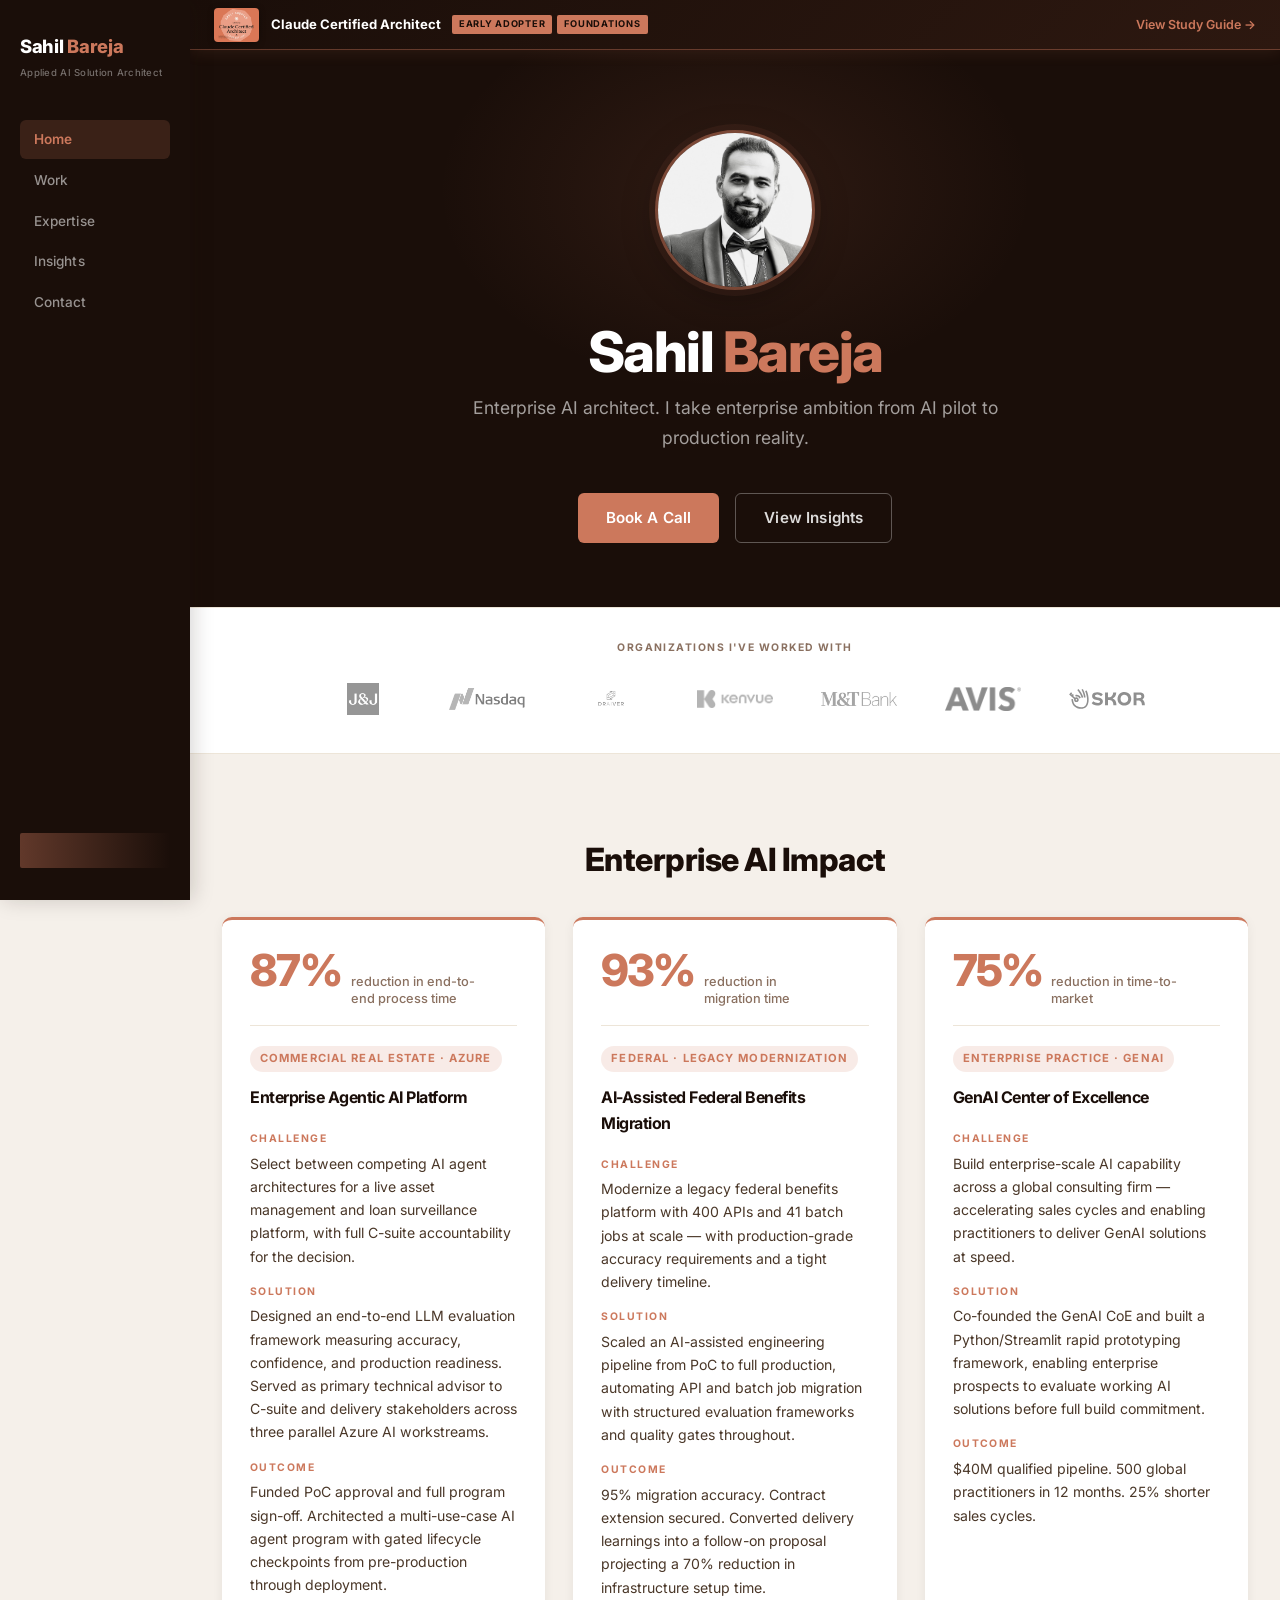
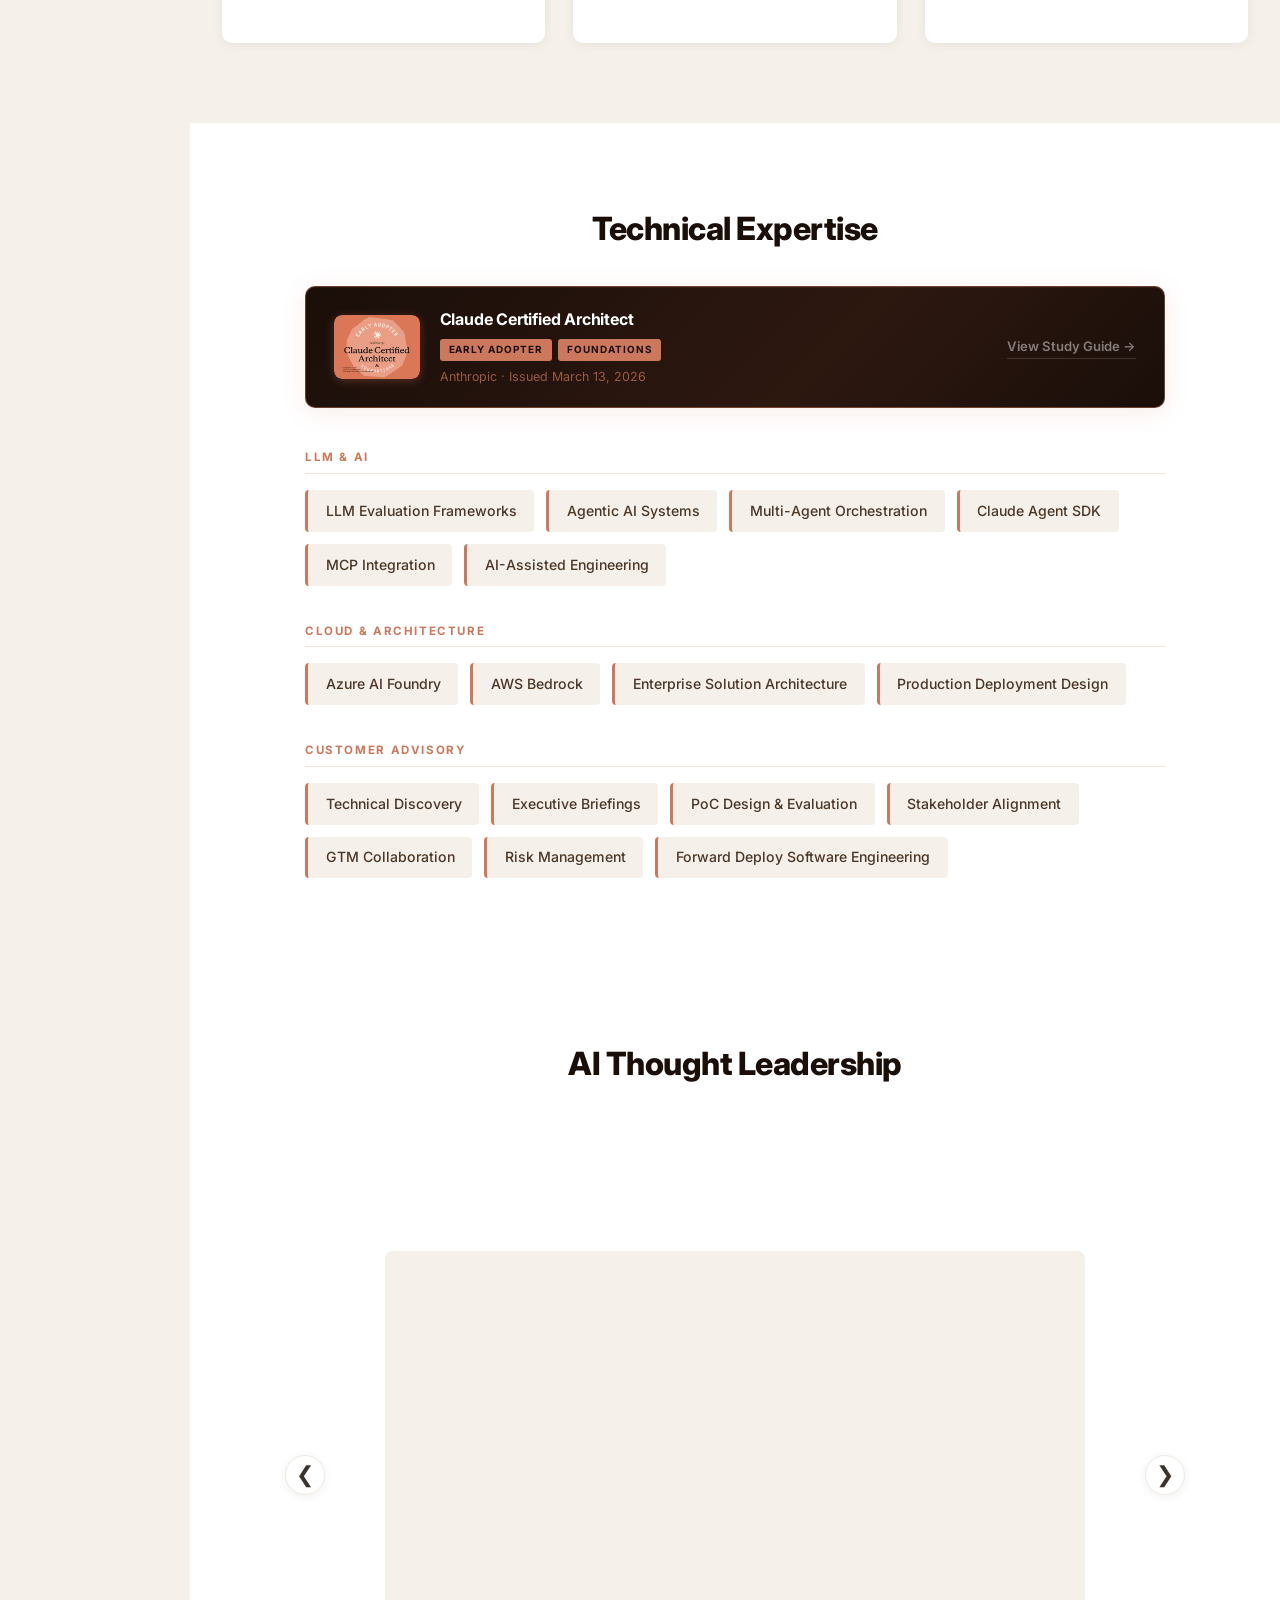
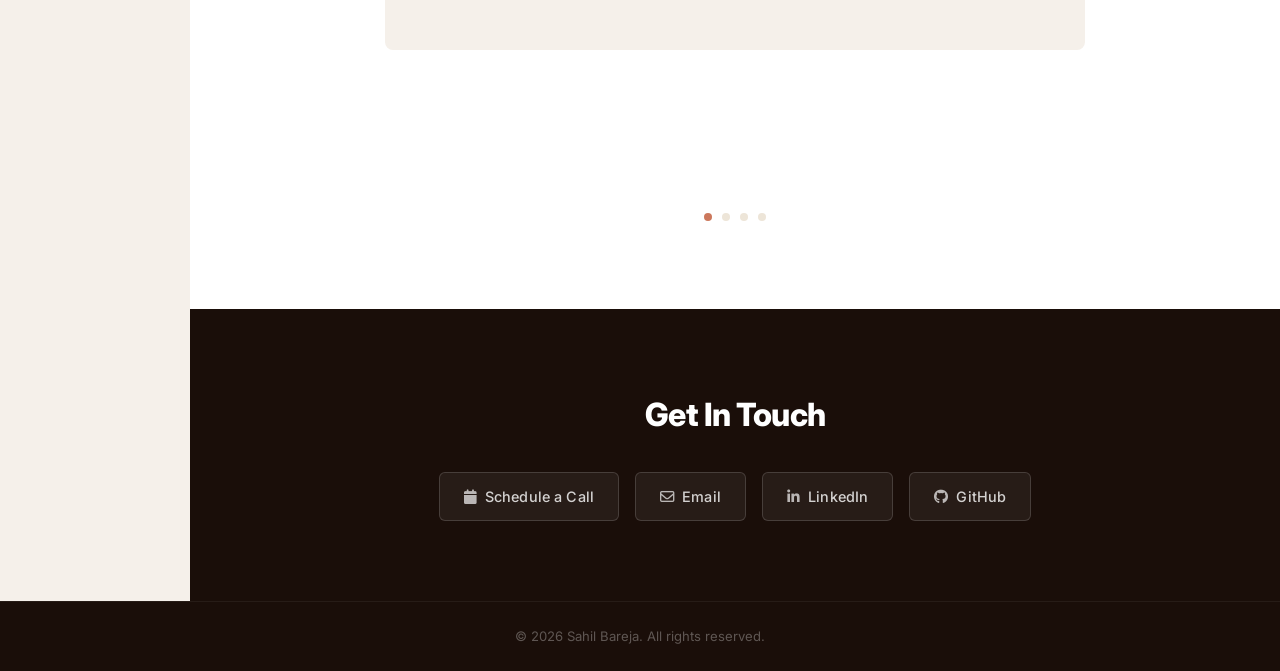
==== commit 6b14ce56: "Resolve merge conflict — keep custom site" ====
--- a/index.html
+++ b/index.html
@@ -57,7 +57,7 @@
             </div>
             <div class="hero-content">
                 <h1>Sahil <span>Bareja</span></h1>
-                <p class="subtitle">Enterprise AI architect. I take organizations from AI pilot to production.</p>
+                <p class="subtitle">Enterprise AI architect. I take enterprise ambition from AI pilot to production reality.</p>
                 <div class="hero-buttons">
                     <a href="https://calendly.com/sahil-n-bareja/30min" class="btn btn-dark" target="_blank" rel="noopener">Book A Call</a>
                     <a href="#featured-posts" class="btn btn-light">View Insights</a>
@@ -202,6 +202,7 @@
                             <div class="skill-item">Stakeholder Alignment</div>
                             <div class="skill-item">GTM Collaboration</div>
                             <div class="skill-item">Risk Management</div>
+                            <div class="skill-item">Forward Deploy Software Engineering</div>
                         </div>
                     </div>
                 </div>
@@ -260,18 +261,17 @@
             </div>
         </section>
     </main>
+
     <script>
     // Type-in effect and hero fade-in after typing
     document.addEventListener('DOMContentLoaded', function() {
       const heroH1 = document.querySelector('.hero-content h1');
       const subtitle = document.querySelector('.hero-content .subtitle');
       const buttons = document.querySelector('.hero-content .hero-buttons');
-      // Remove visible class initially
       subtitle.classList.remove('visible');
       buttons.classList.remove('visible');
-      // After typewriter animation, fade in subtitle/buttons and remove cursor
       setTimeout(() => {
-        heroH1.classList.add('typed'); // remove cursor
+        heroH1.classList.add('typed');
         subtitle.classList.add('visible');
         buttons.classList.add('visible');
       }, 1800);
@@ -321,31 +321,12 @@
     window.addEventListener('scroll', revealSections);
     window.addEventListener('load', revealSections);
 
-    // Underline scroll animation for About Me
-    function animateAboutUnderline() {
-      const aboutSection = document.querySelector('.about-sticky');
-      const underline = document.querySelector('.about-underline');
-      if (!aboutSection || !underline) return;
-      const rect = aboutSection.getBoundingClientRect();
-      const windowHeight = window.innerHeight;
-      if (rect.height > windowHeight && rect.top < windowHeight && rect.bottom > 0) {
-        const totalScroll = rect.height - windowHeight;
-        const scrolled = Math.min(Math.max(windowHeight - rect.top, 0), rect.height);
-        const progress = Math.max(Math.min(scrolled / (totalScroll || 1), 1), 0);
-        underline.style.transform = `scaleX(${progress})`;
-      } else if (rect.height <= windowHeight && rect.top < windowHeight && rect.bottom > 0) {
-        underline.style.transform = 'scaleX(1)';
-      } else {
-        underline.style.transform = 'scaleX(0)';
-      }
-    }
-
     // Modern scrollspy for nav highlight
     document.addEventListener('DOMContentLoaded', function() {
       const navLinks = document.querySelectorAll('.sidenav ul li a[href^="#"]');
       const sections = Array.from(document.querySelectorAll('section'));
       function onScrollSpy() {
-        let scrollPos = window.scrollY + 110; // offset for fixed header
+        let scrollPos = window.scrollY + 110;
         let currentSectionId = '';
         for (const section of sections) {
           if (section.offsetTop <= scrollPos && (section.offsetTop + section.offsetHeight) > scrollPos) {
@@ -353,20 +334,10 @@
             break;
           }
         }
-        // Special case: top of page = Home
-        if (window.scrollY < 100) {
-          currentSectionId = 'home';
-        }
-        // Special case: bottom of page = Contact
-        if ((window.innerHeight + window.scrollY) >= document.body.offsetHeight - 2) {
-          currentSectionId = 'contact';
-        }
+        if (window.scrollY < 100) currentSectionId = 'home';
+        if ((window.innerHeight + window.scrollY) >= document.body.offsetHeight - 2) currentSectionId = 'contact';
         navLinks.forEach(link => {
-          if (link.getAttribute('href') === '#' + currentSectionId) {
-            link.classList.add('active');
-          } else {
-            link.classList.remove('active');
-          }
+          link.classList.toggle('active', link.getAttribute('href') === '#' + currentSectionId);
         });
       }
       window.addEventListener('scroll', onScrollSpy);
@@ -388,7 +359,6 @@
           dot.classList.toggle('active', idx === currentIndex);
         });
       }
-      // Create dots
       slides.forEach((_, idx) => {
         const dot = document.createElement('span');
         dot.className = 'carousel-dot' + (idx === 0 ? ' active' : '');
@@ -406,13 +376,6 @@
       updateCarousel();
     });
 
-    window.addEventListener('scroll', function() {
-      animateAboutUnderline();
-    });
-    window.addEventListener('load', function() {
-      animateAboutUnderline();
-    });
-
     // Side nav toggle
     document.addEventListener('DOMContentLoaded', function() {
       const toggle = document.getElementById('sidenavToggle');
@@ -435,14 +398,14 @@
       if (closeBtn) closeBtn.addEventListener('click', closeNav);
       if (overlay) overlay.addEventListener('click', closeNav);
 
-      // Close on nav link click (mobile)
       sidenav.querySelectorAll('a[href^="#"]').forEach(link => {
         link.addEventListener('click', closeNav);
       });
     });
     </script>
+
     <footer>
         <p>&copy; 2026 Sahil Bareja. All rights reserved.</p>
     </footer>
 </body>
-</html>+</html>
